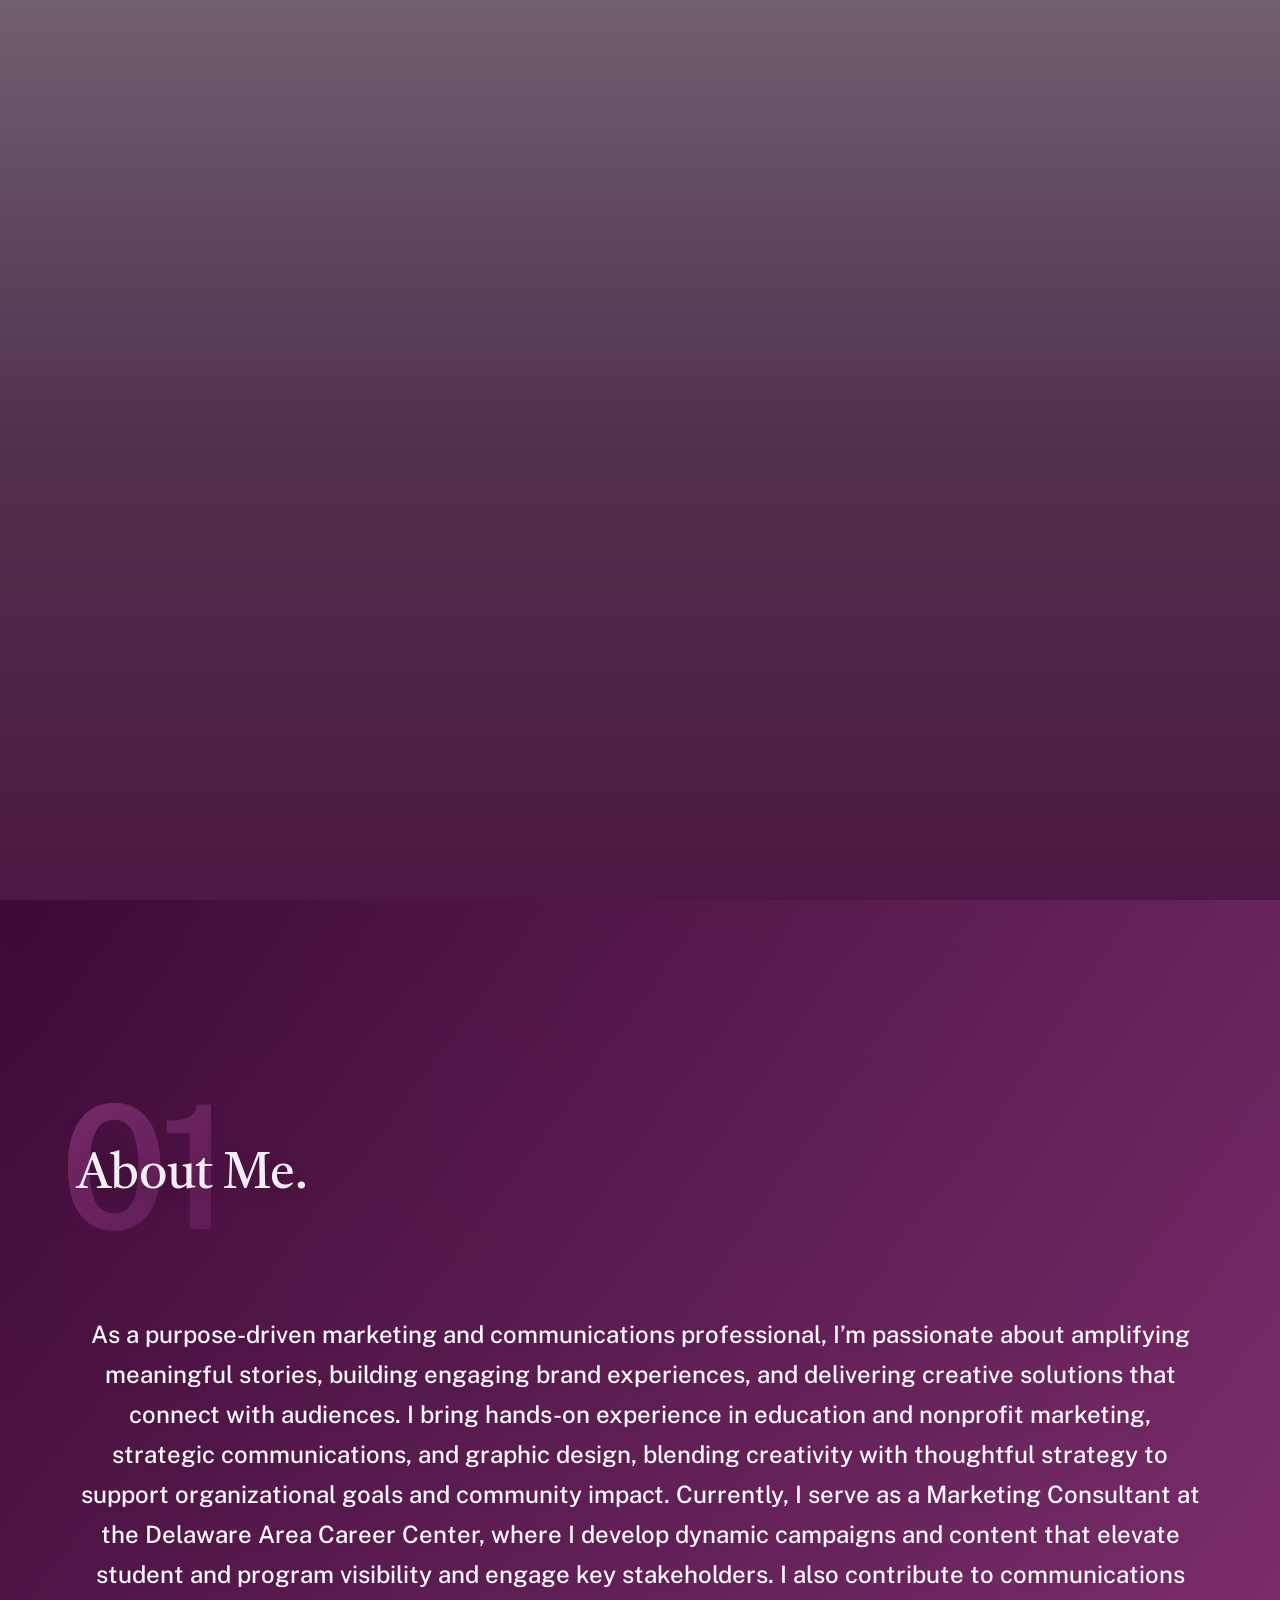
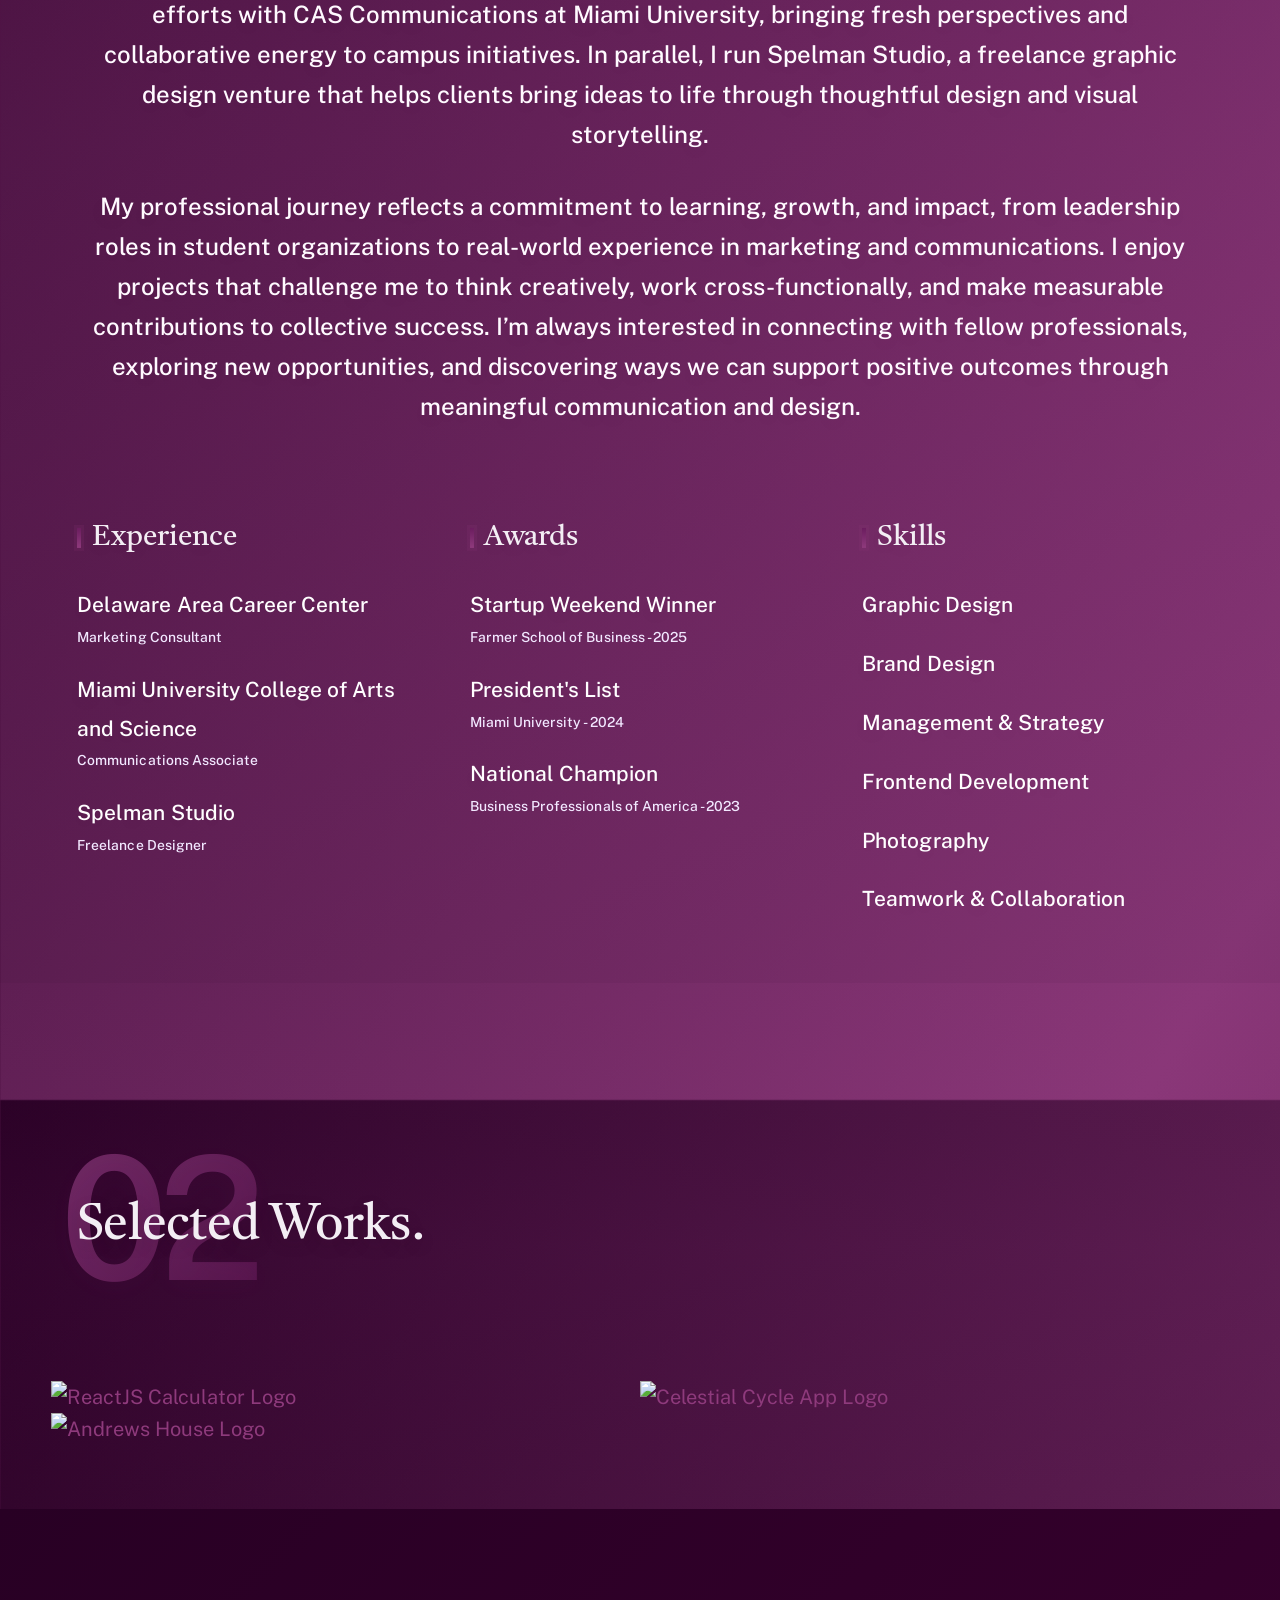
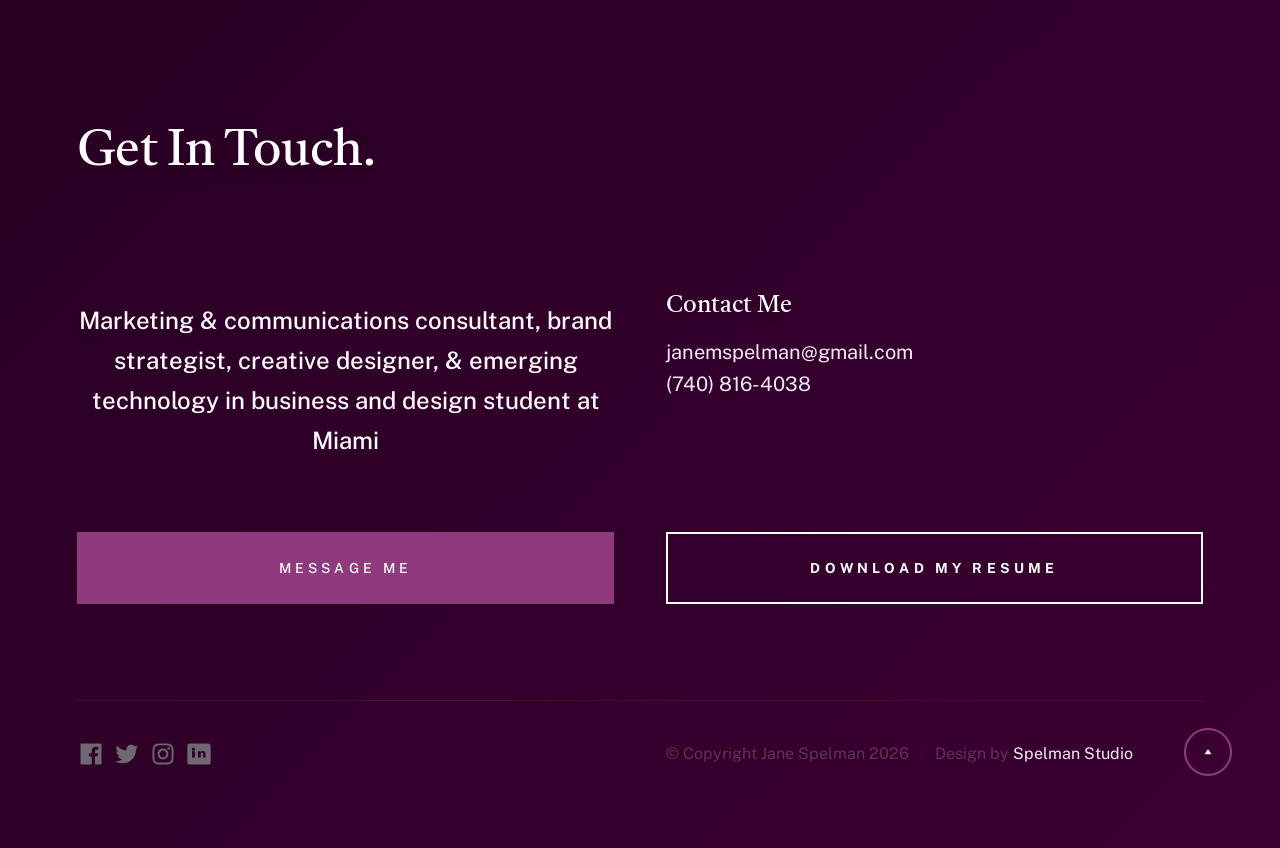
==== index.html @ fc2d0481 "new calculator page" ====
<!DOCTYPE html>
<html lang="en" class="no-js" >
<head>

    <!--- basic page needs
    ================================================== -->
    <meta charset="utf-8">
    <meta name="viewport" content="width=device-width, initial-scale=1">
    <title>Jane Spelman</title>

    <script>
        document.documentElement.classList.remove('no-js');
        document.documentElement.classList.add('js');
    </script>

    <!-- CSS
    ================================================== -->
    <link rel="stylesheet" href="css/vendor.css">
    <link rel="stylesheet" href="css/styles.css">
    <link rel="stylesheet" href="css/inline-styles.css">

    <!-- favicons
    ================================================== -->
    <link rel="apple-touch-icon" sizes="180x180" href="apple-touch-icon.png">
    <link rel="icon" type="image/png" sizes="32x32" href="favicon-32x32.png">
    <link rel="icon" type="image/png" sizes="16x16" href="favicon-16x16.png">
    <link rel="manifest" href="site.webmanifest">

</head>


<body id="top">

    
    <!-- preloader
    ================================================== -->
    <div id="preloader">
        <div id="loader" class="dots-fade">
            <div></div>
            <div></div>
            <div></div>
        </div>
    </div>


    <!-- page wrap
    ================================================== -->
    <div id="page" class="s-pagewrap">


        <!-- # site header 
        ================================================== -->
        <header class="s-header">
            <div class="row s-header__inner">

                <div class="s-header__block">
                    <div class="s-header__logo">
                        <a class="logo" href="index.html">
                            <img src="images/logo.svg" alt="Homepage">
                        </a>
                    </div>

                    <a class="s-header__menu-toggle" href="#0"><span>Menu</span></a>
                </div> <!-- end s-header__block -->

                <nav class="s-header__nav">    
                    <ul class="s-header__menu-links">
                        <li class="current"><a class="smoothscroll" href="#intro">Intro</a></li>
                        <li><a class="smoothscroll" href="#about">About</a></li>
                        <li><a class="smoothscroll" href="#works">Works</a></li>
                        <li><a class="smoothscroll" href="#footer">Contact</a></li>
                    </ul> <!-- s-header__menu-links -->    
                </nav> <!-- end s-header__nav -->

            </div> <!-- end s-header__inner -->
        </header> <!-- end s-header -->


        <!-- # intro
        ================================================== -->
        <section id="intro" class="s-intro target-section">

            <div class="row s-intro__content width-sixteen-col">
                <div class="column lg-12 s-intro__content-inner grid-block grid-16">
                    
                    <div class="s-intro__content-text">

                        <h1 class="s-intro__content-title">
                        I'm Jane Spelman, <br>
                        a brand strategist <br>
                         & creative designer. 
                        </h1>                            

                        <div class="s-intro__content-btns">
                            <a class="smoothscroll btn" href="#about">More About Me</a>
                            <a class="smoothscroll btn" href="#footer">Get In Touch</a>
                        </div> <!-- s-intro__content-btns -->   

                    </div> <!-- s-intro__content-text -->                     
                    
                </div> <!-- s-intro__content-inner -->  
            </div> <!-- s-intro__content -->

            <ul class="s-intro__social social-list">
                <li>
                    <a href="https://www.facebook.com/profile.php?id=61559338105903">
                        <svg xmlns="http://www.w3.org/2000/svg" width="24" height="24" viewBox="0 0 24 24" style="fill:rgba(0, 0, 0, 1);transform:;-ms-filter:"><path d="M20,3H4C3.447,3,3,3.448,3,4v16c0,0.552,0.447,1,1,1h8.615v-6.96h-2.338v-2.725h2.338v-2c0-2.325,1.42-3.592,3.5-3.592 c0.699-0.002,1.399,0.034,2.095,0.107v2.42h-1.435c-1.128,0-1.348,0.538-1.348,1.325v1.735h2.697l-0.35,2.725h-2.348V21H20 c0.553,0,1-0.448,1-1V4C21,3.448,20.553,3,20,3z"></path></svg>
                        <span class="u-screen-reader-text">Facebook</span>
                    </a>
                </li>
                <li>
                    <a href="https://www.instagram.com/spelman_studio/">
                        <svg xmlns="http://www.w3.org/2000/svg" width="24" height="24" viewBox="0 0 24 24" class="social-icon"><path d="M11.999,7.377c-2.554,0-4.623,2.07-4.623,4.623c0,2.554,2.069,4.624,4.623,4.624c2.552,0,4.623-2.07,4.623-4.624 C16.622,9.447,14.551,7.377,11.999,7.377L11.999,7.377z M11.999,15.004c-1.659,0-3.004-1.345-3.004-3.003 c0-1.659,1.345-3.003,3.004-3.003s3.002,1.344,3.002,3.003C15.001,13.659,13.658,15.004,11.999,15.004L11.999,15.004z"></path><circle cx="16.806" cy="7.207" r="1.078"></circle><path d="M20.533,6.111c-0.469-1.209-1.424-2.165-2.633-2.632c-0.699-0.263-1.438-0.404-2.186-0.42 c-0.963-0.042-1.268-0.054-3.71-0.054s-2.755,0-3.71,0.054C7.548,3.074,6.809,3.215,6.11,3.479C4.9,3.946,3.945,4.902,3.477,6.111 c-0.263,0.7-0.404,1.438-0.419,2.186c-0.043,0.962-0.056,1.267-0.056,3.71c0,2.442,0,2.753,0.056,3.71 c0.015,0.748,0.156,1.486,0.419,2.187c0.469,1.208,1.424,2.164,2.634,2.632c0.696,0.272,1.435,0.426,2.185,0.45 c0.963,0.042,1.268,0.055,3.71,0.055s2.755,0,3.71-0.055c0.747-0.015,1.486-0.157,2.186-0.419c1.209-0.469,2.164-1.424,2.633-2.633 c0.263-0.7,0.404-1.438,0.419-2.186c0.043-0.962,0.056-1.267,0.056-3.71s0-2.753-0.056-3.71C20.941,7.57,20.801,6.819,20.533,6.111z M19.315,15.643c-0.007,0.576-0.111,1.147-0.311,1.688c-0.305,0.787-0.926,1.409-1.712,1.711c-0.535,0.199-1.099,0.303-1.67,0.311 c-0.95,0.044-1.218,0.055-3.654,0.055c-2.438,0-2.687,0-3.655-0.055c-0.569-0.007-1.135-0.112-1.669-0.311 c-0.789-0.301-1.414-0.923-1.719-1.711c-0.196-0.534-0.302-1.099-0.311-1.669c-0.043-0.95-0.053-1.218-0.053-3.654 c0-2.437,0-2.686,0.053-3.655c0.007-0.576,0.111-1.146,0.311-1.687c0.305-0.789,0.93-1.41,1.719-1.712 c0.534-0.198,1.1-0.303,1.669-0.311c0.951-0.043,1.218-0.055,3.655-0.055c2.437,0,2.687,0,3.654,0.055 c0.571,0.007,1.135,0.112,1.67,0.311c0.786,0.303,1.407,0.925,1.712,1.712c0.196,0.534,0.302,1.099,0.311,1.669 c0.043,0.951,0.054,1.218,0.054,3.655c0,2.436,0,2.698-0.043,3.654H19.315z"></path></svg>
                        <span class="u-screen-reader-text">Instagram</span>
                    </a>
                </li>
                <li>
                    <a href="https://www.linkedin.com/in/janespelman/">
                        <svg xmlns="http://www.w3.org/2000/svg" width="24" height="24" viewBox="0 0 24 24" style="fill: rgba(0, 0, 0, 1);transform: ;msFilter:;"><path d="M20 3H4c-1.103 0-2 .897-2 2v14c0 1.103.897 2 2 2h16c1.103 0 2-.897 2-2V5c0-1.103-.897-2-2-2zM8.496 15H6.061V9.697h2.435V15zm-1.217-5.78c-.77 0-1.394-.624-1.394-1.393s.624-1.394 1.394-1.394c.769 0 1.393.625 1.393 1.394s-.624 1.393-1.393 1.393zM17.945 15h-2.435v-2.741c0-.655-.011-1.497-.913-1.497-.913 0-1.053.713-1.053 1.448V15h-2.435V9.697h2.333v.77h.032c.325-.617.89-1.065 1.833-1.065 1.958 0 2.318 1.288 2.318 2.965V15z"></path></svg>
                        <span class="u-screen-reader-text">Linkedin</span>
                    </a>
                </li>
                <li>
                    <a href="https://pin.it/4YNo6oqn4">
                        <svg xmlns="http://www.w3.org/2000/svg" width="24" height="24" viewBox="0 0 24 24" style="fill: rgba(0, 0, 0, 1);transform: ;msFilter:;"><path d="M11.99 2C6.472 2 2 6.473 2 11.99c0 4.232 2.633 7.85 6.35 9.306-.088-.79-.166-2.006.034-2.868.182-.78 1.172-4.966 1.172-4.966s-.299-.599-.299-1.484c0-1.388.805-2.425 1.808-2.425.853 0 1.264.64 1.264 1.407 0 .858-.546 2.139-.827 3.327-.235.994.499 1.805 1.479 1.805 1.775 0 3.141-1.872 3.141-4.575 0-2.392-1.719-4.064-4.173-4.064-2.843 0-4.512 2.132-4.512 4.335 0 .858.331 1.779.744 2.28a.3.3 0 0 1 .069.286c-.076.315-.245.994-.277 1.133-.044.183-.145.222-.335.134-1.247-.581-2.027-2.405-2.027-3.871 0-3.151 2.289-6.045 6.601-6.045 3.466 0 6.159 2.469 6.159 5.77 0 3.444-2.171 6.213-5.184 6.213-1.013 0-1.964-.525-2.29-1.146l-.623 2.374c-.225.868-.834 1.956-1.241 2.62a10 10 0 0 0 2.958.445c5.517 0 9.99-4.473 9.99-9.99S17.507 2 11.99 2"></path></svg>
                        <span class="u-screen-reader-text">Pinterest</span>
                    </a>
                </li>
            </ul> <!-- end s-intro__social -->

            <div class="s-intro__content-media">                               
                <img src="images/intro-bg.jpg" srcset="images/intro-bg.jpg 1x, images/intro-bg.jpg 2x" alt="Professional man wearing glasses and dark shirt photographed in profile against a warm gradient background transitioning from green to red, conveying a modern and thoughtful aesthetic.">
            </div> <!-- s-intro__content-media -->                

            <div class="s-intro__btn-download">
                <a class="btn btn--stroke" href="https://drive.google.com/file/d/1Gsmad_hunGAJn3ldZweWSh1XxoiZI7Jr/view?usp=sharing" target="_blank">Download my Resume</a>
            </div> <!-- end s-intro__btn-download -->
            
            <div class="s-intro__scroll-down">
                <a href="#about" class="smoothscroll">
                    <div class="scroll-icon">
                        <svg xmlns="http://www.w3.org/2000/svg" width="24" height="24" viewBox="0 0 24 24" style="fill: rgba(0, 0, 0, 1);transform: ;msFilter:;"><path d="M11.178 19.569a.998.998 0 0 0 1.644 0l9-13A.999.999 0 0 0 21 5H3a1.002 1.002 0 0 0-.822 1.569l9 13z"></path></svg>
                    </div>
                    <span class="scroll-text u-screen-reader-text">Scroll Down</span>
                </a>
            </div> <!-- s-intro__scroll-down -->

        </section> <!-- end s-intro -->


        <!-- # about
        ================================================== -->
        <section id="about" class="s-about target-section">

            <div class="row s-about__content">
                <div class="column xl-12">    
                    
                    <div class="section-header" data-num="01">
                        <h2 class="text-display-title">About Me.</h2>
                    </div> <!-- end section-header -->

                    <p class="attention-getter">
                    As a purpose-driven marketing and communications professional, I’m passionate about amplifying meaningful stories, building engaging brand experiences, and delivering creative solutions that connect with audiences. I bring hands-on experience in education and nonprofit marketing, strategic communications, and graphic design, blending creativity with thoughtful strategy to support organizational goals and community impact. Currently, I serve as a Marketing Consultant at the Delaware Area Career Center, where I develop dynamic campaigns and content that elevate student and program visibility and engage key stakeholders. I also contribute to communications efforts with CAS Communications at Miami University, bringing fresh perspectives and collaborative energy to campus initiatives. In parallel, I run Spelman Studio, a freelance graphic design venture that helps clients bring ideas to life through thoughtful design and visual storytelling.
                    </p>

                    <p class="attention-getter">
                    My professional journey reflects a commitment to learning, growth, and impact, from leadership roles in student organizations to real-world experience in marketing and communications. I enjoy projects that challenge me to think creatively, work cross-functionally, and make measurable contributions to collective success. I’m always interested in connecting with fellow professionals, exploring new opportunities, and discovering ways we can support positive outcomes through meaningful communication and design.
                    </p>

                    <div class="grid-list-items s-about__blocks">

                        <div class="grid-list-items__item s-about__block">
                            <h4 class="s-about__block-title">Experience</h4>
                            <ul class="s-about__list">
                                <li>
                                    Delaware Area Career Center
                                    <div class="title">Marketing Consultant</div>
                                </li>
                                <li>
                                    Miami University College of Arts and Science
                                    <div class="title">Communications Associate</div>
                                </li>
                                <li>
                                    Spelman Studio
                                    <div class="title">Freelance Designer</div>
                                </li>
                            </ul>
                        </div> <!--end s-about__block -->

                        <div class="grid-list-items__item s-about__block">
                            <h4 class="s-about__block-title">Awards</h4>
                            <ul class="s-about__list">
                                <li>
                                    Startup Weekend Winner
                                    <div class="title">Farmer School of Business - 2025</div>
                                </li>
                                <li>
                                    President's List
                                    <div class="title">Miami University - 2024</div>
                                </li>
                                <li>
                                    National Champion
                                    <div class="title">Business Professionals of America - 2023</div>
                                </li>
                                </li>
                            </ul>
                        </div> <!--end s-about__block -->
                        
                        <div class="grid-list-items__item s-about__block">
                            <h4 class="s-about__block-title">Skills</h4>

                            <ul class="s-about__list">
                                <li>
                                    Graphic Design
                                </li>
                                <li>
                                    Brand Design
                                </li>
                                <li>
                                    Management & Strategy
                                </li>
                                <li>
                                    Frontend Development
                                </li>
                                <li>
                                    Photography
                                </li>
                                <li>
                                    Teamwork & Collaboration
                                </li>
                            </ul>
                        </div> <!--end s-about__block -->

                    </div> <!-- grid-list-items -->

                </div> <!--end column -->
            </div> <!--end s-about__content -->
            
        </section> <!-- end s-about -->   



        <!-- # works
        ================================================== -->
        <section id="works" class="s-works target-section">

            <div class="row">
                <div class="column xl-12">
                    <div class="section-header" data-num="02">
                        <h2 class="text-display-title">Selected Works.</h2>
                    </div> <!-- end section-header -->
                </div>
            </div>

            <div class="row folio-entries">

                <div class="column entry">
                    <a href="projectone.html" class="entry__link">
                    <div class="entry__thumb">
                        <img src="images/folio/project1/one.jpg" alt="ReactJS Calculator Logo">
                    </div>
                    <div class="entry__info">
                        <h4 class="entry__title">ReactJS Calculator</h4>
                        <div class="entry__cat">Development & Branding</div>
                    </div>
                    </a>
                </div> <!-- entry -->

                <div class="column entry">
                    <a href="projecttwo.html" class="entry__link">
                    <div class="entry__thumb">
                        <img src="images/folio/project2/two.jpg" alt="Celestial Cycle App Logo">
                    </div>
                    <div class="entry__info">
                        <h4 class="entry__title">Celestial Cycle Application</h4>
                        <div class="entry__cat">UI/UX Design & Frontend Development</div>
                    </div>
                    </a>
                </div> <!-- entry -->

                <div class="column entry">
                    <a href="projectthree.html" class="entry__link">
                    <div class="entry__thumb">
                        <img src="images/folio/project3/three.jpg" alt="Andrews House Logo">
                    </div>
                    <div class="entry__info">
                        <h4 class="entry__title">Andrews House Social Media Audit</h4>
                        <div class="entry__cat">Marketing & Branding</div>
                    </div>
                    </a>
                </div> <!-- entry -->

                <div class="column entry">
                    <a href="projectfour.html" class="entry__link">
                    <div class="entry__thumb">
                        <img src="images/folio/white_turban.jpg" alt="">
                    </div>
                    <div class="entry__info">
                        <h4 class="entry__title">Brand Identity Project</h4>
                        <div class="entry__cat">Brand Strategy</div>
                    </div>
                    </a>
                </div> <!-- entry -->

                <div class="column entry">
                    <a href="projectfive.html" class="entry__link">
                    <div class="entry__thumb">
                        <img src="images/folio/white_turban.jpg" alt="">
                    </div>
                    <div class="entry__info">
                        <h4 class="entry__title">Brand Identity Project</h4>
                        <div class="entry__cat">Brand Strategy</div>
                    </div>
                    </a>
                </div> <!-- entry -->

                <div class="column entry">
                    <a href="projectsix.html" class="entry__link">
                    <div class="entry__thumb">
                        <img src="images/folio/white_turban.jpg" alt="">
                    </div>
                    <div class="entry__info">
                        <h4 class="entry__title">Brand Identity Project</h4>
                        <div class="entry__cat">Brand Strategy</div>
                    </div>
                    </a>
                </div> <!-- entry -->

            </div> <!-- folio entries -->
        </section> <!-- end s-works -->

        <!-- # footer 
        ================================================== -->
        <footer id="footer" class="s-footer target-section">

            <div class="row">
                <div class="column lg-12">
                    <div class="section-header light-on-dark">
                        <h2 class="text-display-title">Get In Touch.</h2>
                    </div> <!-- end section-header -->
                </div>
            </div>

            <div class="row s-footer__content">

                <div class="column xl-6 md-12 s-footer__block s-footer__about">                    
                    <p class="attention-getter">
                    Marketing & communications consultant, brand strategist, creative designer, & emerging technology in business and design student at Miami
                    </p>               
                </div> <!-- end section-footer__about -->

                <div class="column xl-6 md-12 s-footer__block s-footer__site-links">
                    <div class="row">
                        <div class="column xl-6 md-6 tab-12">
                            <h5>Contact Me</h5>
                            <ul class="link-list">
                                <li><a href="mailto:janemspelman@gmail.com">janemspelman@gmail.com</a></li>
                                <li><a href="tel:+17408164038">(740) 816-4038</a></li>
                            </ul> 
                        </div>
                    </div>                    
                </div> <!-- end section-footer__site-links -->

            </div> <!-- end section-footer__content -->


            <div class="row s-footer__buttons">
               
                <div class="column xl-6 tab-12">
                    <a href="mailto:janemspelman@gmail.com" class="btn btn--primary btn--large u-fullwidth">Message Me</a>
                </div>
          
                <div class="column xl-6 tab-12">                    
                    <a href="https://drive.google.com/file/d/1Gsmad_hunGAJn3ldZweWSh1XxoiZI7Jr/view?usp=sharing" class="btn btn--stroke btn--large u-fullwidth" target="_blank">Download my Resume</a>
                </div>
            
            </div> <!-- end section-footer__buttons -->              
            
            <div class="row s-footer__bottom">
                
                <div class="column xl-6 lg-12">
                    <ul class="s-footer__social social-list">
                        <li>
                            <a href="https://www.facebook.com/profile.php?id=61559338105903">
                                <svg xmlns="http://www.w3.org/2000/svg" width="24" height="24" viewBox="0 0 24 24" style="fill:rgba(0, 0, 0, 1);transform:;-ms-filter:"><path d="M20,3H4C3.447,3,3,3.448,3,4v16c0,0.552,0.447,1,1,1h8.615v-6.96h-2.338v-2.725h2.338v-2c0-2.325,1.42-3.592,3.5-3.592 c0.699-0.002,1.399,0.034,2.095,0.107v2.42h-1.435c-1.128,0-1.348,0.538-1.348,1.325v1.735h2.697l-0.35,2.725h-2.348V21H20 c0.553,0,1-0.448,1-1V4C21,3.448,20.553,3,20,3z"></path></svg>
                                <span class="u-screen-reader-text">Facebook</span>
                            </a>
                        </li>
                        <li>
                            <a href="https://www.instagram.com/spelman_studio/">
                                <svg xmlns="http://www.w3.org/2000/svg" width="24" height="24" viewBox="0 0 24 24" style="fill:rgba(0, 0, 0, 1);transform:;-ms-filter:"><path d="M19.633,7.997c0.013,0.175,0.013,0.349,0.013,0.523c0,5.325-4.053,11.461-11.46,11.461c-2.282,0-4.402-0.661-6.186-1.809 c0.324,0.037,0.636,0.05,0.973,0.05c1.883,0,3.616-0.636,5.001-1.721c-1.771-0.037-3.255-1.197-3.767-2.793 c0.249,0.037,0.499,0.062,0.761,0.062c0.361,0,0.724-0.05,1.061-0.137c-1.847-0.374-3.23-1.995-3.23-3.953v-0.05 c0.537,0.299,1.16,0.486,1.82,0.511C3.534,9.419,2.823,8.184,2.823,6.787c0-0.748,0.199-1.434,0.548-2.032 c1.983,2.443,4.964,4.04,8.306,4.215c-0.062-0.3-0.1-0.611-0.1-0.923c0-2.22,1.796-4.028,4.028-4.028 c1.16,0,2.207,0.486,2.943,1.272c0.91-0.175,1.782-0.512,2.556-0.973c-0.299,0.935-0.936,1.721-1.771,2.22 c0.811-0.088,1.597-0.312,2.319-0.624C21.104,6.712,20.419,7.423,19.633,7.997z"></path></svg>
                                <span class="u-screen-reader-text">Instagram</span>
                            </a>
                        </li>
                        <li>
                            <a href="https://www.linkedin.com/in/janespelman/">
                                <svg xmlns="http://www.w3.org/2000/svg" width="24" height="24" viewBox="0 0 24 24" style="fill:rgba(0, 0, 0, 1);transform:;-ms-filter:"><path d="M11.999,7.377c-2.554,0-4.623,2.07-4.623,4.623c0,2.554,2.069,4.624,4.623,4.624c2.552,0,4.623-2.07,4.623-4.624 C16.622,9.447,14.551,7.377,11.999,7.377L11.999,7.377z M11.999,15.004c-1.659,0-3.004-1.345-3.004-3.003 c0-1.659,1.345-3.003,3.004-3.003s3.002,1.344,3.002,3.003C15.001,13.659,13.658,15.004,11.999,15.004L11.999,15.004z"></path><circle cx="16.806" cy="7.207" r="1.078"></circle><path d="M20.533,6.111c-0.469-1.209-1.424-2.165-2.633-2.632c-0.699-0.263-1.438-0.404-2.186-0.42 c-0.963-0.042-1.268-0.054-3.71-0.054s-2.755,0-3.71,0.054C7.548,3.074,6.809,3.215,6.11,3.479C4.9,3.946,3.945,4.902,3.477,6.111 c-0.263,0.7-0.404,1.438-0.419,2.186c-0.043,0.962-0.056,1.267-0.056,3.71c0,2.442,0,2.753,0.056,3.71 c0.015,0.748,0.156,1.486,0.419,2.187c0.469,1.208,1.424,2.164,2.634,2.632c0.696,0.272,1.435,0.426,2.185,0.45 c0.963,0.042,1.268,0.055,3.71,0.055s2.755,0,3.71-0.055c0.747-0.015,1.486-0.157,2.186-0.419c1.209-0.469,2.164-1.424,2.633-2.633 c0.263-0.7,0.404-1.438,0.419-2.186c0.043-0.962,0.056-1.267,0.056-3.71s0-2.753-0.056-3.71C20.941,7.57,20.801,6.819,20.533,6.111z M19.315,15.643c-0.007,0.576-0.111,1.147-0.311,1.688c-0.305,0.787-0.926,1.409-1.712,1.711c-0.535,0.199-1.099,0.303-1.67,0.311 c-0.95,0.044-1.218,0.055-3.654,0.055c-2.438,0-2.687,0-3.655-0.055c-0.569-0.007-1.135-0.112-1.669-0.311 c-0.789-0.301-1.414-0.923-1.719-1.711c-0.196-0.534-0.302-1.099-0.311-1.669c-0.043-0.95-0.053-1.218-0.053-3.654 c0-2.437,0-2.686,0.053-3.655c0.007-0.576,0.111-1.146,0.311-1.687c0.305-0.789,0.93-1.41,1.719-1.712 c0.534-0.198,1.1-0.303,1.669-0.311c0.951-0.043,1.218-0.055,3.655-0.055c2.437,0,2.687,0,3.654,0.055 c0.571,0.007,1.135,0.112,1.67,0.311c0.786,0.303,1.407,0.925,1.712,1.712c0.196,0.534,0.302,1.099,0.311,1.669 c0.043,0.951,0.054,1.218,0.054,3.655c0,2.436,0,2.698-0.043,3.654H19.315z"></path></svg>
                                <span class="u-screen-reader-text">LinkedIn</span>
                            </a>
                        </li>
                        <li>
                            <a href="https://www.pinterest.com/janemspelman/">
                                <svg xmlns="http://www.w3.org/2000/svg" width="24" height="24" viewBox="0 0 24 24" style="fill: rgba(0, 0, 0, 1);transform: ;msFilter:;"><path d="M20 3H4c-1.103 0-2 .897-2 2v14c0 1.103.897 2 2 2h16c1.103 0 2-.897 2-2V5c0-1.103-.897-2-2-2zM8.496 15H6.061V9.697h2.435V15zm-1.217-5.78c-.77 0-1.394-.624-1.394-1.393s.624-1.394 1.394-1.394c.769 0 1.393.625 1.393 1.394s-.624 1.393-1.393 1.393zM17.945 15h-2.435v-2.741c0-.655-.011-1.497-.913-1.497-.913 0-1.053.713-1.053 1.448V15h-2.435V9.697h2.333v.77h.032c.325-.617.89-1.065 1.833-1.065 1.958 0 2.318 1.288 2.318 2.965V15z"></path></svg>
                                <span class="u-screen-reader-text">Pinterest</span>
                            </a>
                        </li>
                    </ul> 
                </div> <!-- end section-footer__social -->

                <div class="column xl-6 lg-12">
                    <p class="ss-copyright">
                        <span>© Copyright Jane Spelman 2026</span> 
                        <span>Design by <a href="https://spelmanstudio.com/">Spelman Studio</a></span>
                    </p>
                </div>

            </div> <!-- end section-footer__bottom -->          

            <div class="ss-go-top">
                <a class="smoothscroll" title="Back to Top" href="#top">                 
                    <svg xmlns="http://www.w3.org/2000/svg" width="24" height="24" viewBox="0 0 24 24" style="fill: rgba(0, 0, 0, 1);transform: ;msFilter:;"><path d="M5.536 21.886a1.004 1.004 0 0 0 1.033-.064l13-9a1 1 0 0 0 0-1.644l-13-9A1 1 0 0 0 5 3v18a1 1 0 0 0 .536.886z"></path></svg>
                </a>                                
                <span>Back To Top</span>   
            </div> <!-- end ss-go-top -->
            
        </footer> <!-- end s-footer -->

    </div> <!-- end page-wrap -->


    <!-- Java Script
    ================================================== -->
    <script src="js/plugins.js"></script>
    <script src="js/main.js"></script>

</body>
</html>
---- css/vendor.css ----
/* ===================================================================
 * Hudson Third-party Stylesheets
 * Template Ver. 1.0.0
 * 04-03-2023
 * -------------------------------------------------------------------
 *
 * TOC:
 * # PrismJS 
 * # Swiper
 * # GLightbox
 *
 * ------------------------------------------------------------------- */
 

/* ===================================================================
 * # PrismJS 1.20.0
 *   https://prismjs.com/download.html#themes=prism-okaidia&languages=markup+css+clike+javascript+markup-templating+php 
 *   
 *   okaidia theme for JavaScript, CSS and HTML
 *   Loosely based on Monokai textmate theme by http://www.monokai.nl/
 *   @author ocodia
 * ------------------------------------------------------------------- */
code[class*=language-],
pre[class*=language-] {
    color          : #f8f8f2;
    background     : none;
    text-shadow    : 0 1px rgba(0, 0, 0, 0.3);
    font-family    : var(--font-mono);
    font-size      : calc(var(--text-size) * 0.9444);
    text-align     : left;
    white-space    : pre;
    word-spacing   : normal;
    word-break     : normal;
    word-wrap      : normal;
    line-height    : var(--vspace-1);
    -moz-tab-size  : 4;
    -o-tab-size    : 4;
    tab-size       : 4;
    -webkit-hyphens: none;
    hyphens        : none;
}

/* Code blocks */
pre[class*=language-] {
    padding : var(--vspace-0_5) 0 var(--vspace-1);
    margin  : var(--vspace-1) 0;
    overflow: auto;
}

:not(pre)>code[class*=language-],
pre[class*=language-] {
    background: #1A0016;
}

/* Inline code */
:not(pre)>code[class*=language-] {
    padding    : 0.1em;
    white-space: normal;
}

.token.comment,
.token.prolog,
.token.doctype,
.token.cdata {
    color: slategray;
}

.token.punctuation {
    color: #f8f8f2;
}

.token.namespace {
    opacity: 0.7;
}

.token.property,
.token.tag,
.token.constant,
.token.symbol,
.token.deleted {
    color: #E8CFE4;
}

.token.boolean,
.token.number {
    color: #8E3A7C;
}

.token.selector,
.token.attr-name,
.token.string,
.token.char,
.token.builtin,
.token.inserted {
    color: #A8A2AA;
}

.token.operator,
.token.entity,
.token.url,
.language-css .token.string,
.style .token.string,
.token.variable {
    color: #f8f8f2;
}

.token.atrule,
.token.attr-value,
.token.function,
.token.class-name {
    color: #F3EEF4;
}

.token.keyword {
    color: #6B1D5F;
}

.token.regex,
.token.important {
    color: #E8CFE4;
}

.token.important,
.token.bold {
    font-weight: bold;
}

.token.italic {
    font-style: italic;
}

.token.entity {
    cursor: help;
}


/* ===================================================================
 * # Swiper 6.4.5
 *   Most modern mobile touch slider and framework with hardware accelerated transitions
 *   https://swiperjs.com
 *
 *   Copyright 2014-2020 Vladimir Kharlampidi
 *
 *   Released under the MIT License
 *
 *   Released on: December 18, 2020
 * ------------------------------------------------------------------- */
@font-face {
    font-family: "swiper-icons";
    src        : url("data:application/font-woff;charset=utf-8;base64, [base64]//wADZ2x5ZgAAAywAAADMAAAD2MHtryVoZWFkAAABbAAAADAAAAA2E2+eoWhoZWEAAAGcAAAAHwAAACQC9gDzaG10eAAAAigAAAAZAAAArgJkABFsb2NhAAAC0AAAAFoAAABaFQAUGG1heHAAAAG8AAAAHwAAACAAcABAbmFtZQAAA/gAAAE5AAACXvFdBwlwb3N0AAAFNAAAAGIAAACE5s74hXjaY2BkYGAAYpf5Hu/j+W2+MnAzMYDAzaX6QjD6/4//Bxj5GA8AuRwMYGkAPywL13jaY2BkYGA88P8Agx4j+/8fQDYfA1AEBWgDAIB2BOoAeNpjYGRgYNBh4GdgYgABEMnIABJzYNADCQAACWgAsQB42mNgYfzCOIGBlYGB0YcxjYGBwR1Kf2WQZGhhYGBiYGVmgAFGBiQQkOaawtDAoMBQxXjg/wEGPcYDDA4wNUA2CCgwsAAAO4EL6gAAeNpj2M0gyAACqxgGNWBkZ2D4/wMA+xkDdgAAAHjaY2BgYGaAYBkGRgYQiAHyGMF8FgYHIM3DwMHABGQrMOgyWDLEM1T9/w8UBfEMgLzE////P/5//f/V/xv+r4eaAAeMbAxwIUYmIMHEgKYAYjUcsDAwsLKxc3BycfPw8jEQA/[base64]/uznmfPFBNODM2K7MTQ45YEAZqGP81AmGGcF3iPqOop0r1SPTaTbVkfUe4HXj97wYE+yNwWYxwWu4v1ugWHgo3S1XdZEVqWM7ET0cfnLGxWfkgR42o2PvWrDMBSFj/IHLaF0zKjRgdiVMwScNRAoWUoH78Y2icB/yIY09An6AH2Bdu/UB+yxopYshQiEvnvu0dURgDt8QeC8PDw7Fpji3fEA4z/PEJ6YOB5hKh4dj3EvXhxPqH/SKUY3rJ7srZ4FZnh1PMAtPhwP6fl2PMJMPDgeQ4rY8YT6Gzao0eAEA409DuggmTnFnOcSCiEiLMgxCiTI6Cq5DZUd3Qmp10vO0LaLTd2cjN4fOumlc7lUYbSQcZFkutRG7g6JKZKy0RmdLY680CDnEJ+UMkpFFe1RN7nxdVpXrC4aTtnaurOnYercZg2YVmLN/d/gczfEimrE/fs/bOuq29Zmn8tloORaXgZgGa78yO9/cnXm2BpaGvq25Dv9S4E9+5SIc9PqupJKhYFSSl47+Qcr1mYNAAAAeNptw0cKwkAAAMDZJA8Q7OUJvkLsPfZ6zFVERPy8qHh2YER+3i/BP83vIBLLySsoKimrqKqpa2hp6+jq6RsYGhmbmJqZSy0sraxtbO3sHRydnEMU4uR6yx7JJXveP7WrDycAAAAAAAH//wACeNpjYGRgYOABYhkgZgJCZgZNBkYGLQZtIJsFLMYAAAw3ALgAeNolizEKgDAQBCchRbC2sFER0YD6qVQiBCv/H9ezGI6Z5XBAw8CBK/m5iQQVauVbXLnOrMZv2oLdKFa8Pjuru2hJzGabmOSLzNMzvutpB3N42mNgZGBg4GKQYzBhYMxJLMlj4GBgAYow/P/PAJJhLM6sSoWKfWCAAwDAjgbRAAB42mNgYGBkAIIbCZo5IPrmUn0hGA0AO8EFTQAA") format("woff");
    font-weight: 400;
    font-style : normal;
}

:root {
    --swiper-theme-color: #8E3A7C;
    --swiper-navigation-size : 44px;
    /*
    --swiper-navigation-color: var(--swiper-theme-color);
    */
}

.swiper-container {
    margin-left : auto;
    margin-right: auto;
    position    : relative;
    overflow    : hidden;
    list-style  : none;
    padding     : 0;
    /* Fix of Webkit flickering */
    z-index     : 1;
}

.swiper-container-vertical>.swiper-wrapper {
    flex-direction: column;
}

.swiper-wrapper {
    position           : relative;
    width              : 100%;
    height             : 100%;
    z-index            : 1;
    display            : flex;
    transition-property: transform;
    box-sizing         : content-box;
}

.swiper-container-android .swiper-slide,
.swiper-wrapper {
    transform: translate3d(0px, 0, 0);
}

.swiper-container-multirow>.swiper-wrapper {
    flex-wrap: wrap;
}

.swiper-container-multirow-column>.swiper-wrapper {
    flex-wrap     : wrap;
    flex-direction: column;
}

.swiper-container-free-mode>.swiper-wrapper {
    transition-timing-function: ease-out;
    margin                    : 0 auto;
}

.swiper-slide {
    flex-shrink        : 0;
    width              : 100%;
    height             : 100%;
    position           : relative;
    transition-property: transform;
}

.swiper-slide-invisible-blank {
    visibility: hidden;
}

/* Auto Height */
.swiper-container-autoheight,
.swiper-container-autoheight .swiper-slide {
    height: auto;
}

.swiper-container-autoheight .swiper-wrapper {
    align-items        : flex-start;
    transition-property: transform, height;
}

/* 3D Effects */
.swiper-container-3d {
    perspective: 1200px;
}

.swiper-container-3d .swiper-wrapper,
.swiper-container-3d .swiper-slide,
.swiper-container-3d .swiper-slide-shadow-left,
.swiper-container-3d .swiper-slide-shadow-right,
.swiper-container-3d .swiper-slide-shadow-top,
.swiper-container-3d .swiper-slide-shadow-bottom,
.swiper-container-3d .swiper-cube-shadow {
    transform-style: preserve-3d;
}

.swiper-container-3d .swiper-slide-shadow-left,
.swiper-container-3d .swiper-slide-shadow-right,
.swiper-container-3d .swiper-slide-shadow-top,
.swiper-container-3d .swiper-slide-shadow-bottom {
    position      : absolute;
    left          : 0;
    top           : 0;
    width         : 100%;
    height        : 100%;
    pointer-events: none;
    z-index       : 10;
}

.swiper-container-3d .swiper-slide-shadow-left {
    background-image: linear-gradient(to left, rgba(0, 0, 0, 0.5), rgba(0, 0, 0, 0));
}

.swiper-container-3d .swiper-slide-shadow-right {
    background-image: linear-gradient(to right, rgba(0, 0, 0, 0.5), rgba(0, 0, 0, 0));
}

.swiper-container-3d .swiper-slide-shadow-top {
    background-image: linear-gradient(to top, rgba(0, 0, 0, 0.5), rgba(0, 0, 0, 0));
}

.swiper-container-3d .swiper-slide-shadow-bottom {
    background-image: linear-gradient(to bottom, rgba(0, 0, 0, 0.5), rgba(0, 0, 0, 0));
}

/* CSS Mode */
.swiper-container-css-mode>.swiper-wrapper {
    overflow          : auto;
    -ms-overflow-style: none;
    /* For Internet Explorer and Edge */
    scrollbar-width   : none;
    /* For Firefox 64+ */
}

.swiper-container-css-mode>.swiper-wrapper::-webkit-scrollbar {
    display: none;
}

.swiper-container-css-mode>.swiper-wrapper>.swiper-slide {
    scroll-snap-align: start start;
}

.swiper-container-horizontal.swiper-container-css-mode>.swiper-wrapper {
    scroll-snap-type: x mandatory;
}

.swiper-container-vertical.swiper-container-css-mode>.swiper-wrapper {
    scroll-snap-type: y mandatory;
}

:root {
    --swiper-navigation-size : 44px;
    /*
    --swiper-navigation-color: var(--swiper-theme-color);
    */
}

.swiper-button-prev,
.swiper-button-next {
    position       : absolute;
    top            : 50%;
    width          : calc(var(--swiper-navigation-size) / 44 * 27);
    height         : var(--swiper-navigation-size);
    margin-top     : calc(-1 * var(--swiper-navigation-size) / 2);
    z-index        : 10;
    cursor         : pointer;
    display        : flex;
    align-items    : center;
    justify-content: center;
    color          : var(--swiper-navigation-color, var(--swiper-theme-color));
}

.swiper-button-prev.swiper-button-disabled,
.swiper-button-next.swiper-button-disabled {
    opacity       : 0.35;
    cursor        : auto;
    pointer-events: none;
}

.swiper-button-prev:after,
.swiper-button-next:after {
    font-family   : swiper-icons;
    font-size     : var(--swiper-navigation-size);
    text-transform: none !important;
    letter-spacing: 0;
    text-transform: none;
    font-variant  : initial;
    line-height   : 1;
}

.swiper-button-prev,
.swiper-container-rtl .swiper-button-next {
    left : 10px;
    right: auto;
}

.swiper-button-prev:after,
.swiper-container-rtl .swiper-button-next:after {
    content: "prev";
}

.swiper-button-next,
.swiper-container-rtl .swiper-button-prev {
    right: 10px;
    left : auto;
}

.swiper-button-next:after,
.swiper-container-rtl .swiper-button-prev:after {
    content: "next";
}

.swiper-button-prev.swiper-button-white,
.swiper-button-next.swiper-button-white {
    --swiper-navigation-color: #ffffff;
}

.swiper-button-prev.swiper-button-black,
.swiper-button-next.swiper-button-black {
    --swiper-navigation-color: #000000;
}

.swiper-button-lock {
    display: none;
}

:root {
    /*
    --swiper-pagination-color: var(--swiper-theme-color);
    */
}

.swiper-pagination {
    position  : absolute;
    text-align: center;
    transition: 300ms opacity;
    transform : translate3d(0, 0, 0);
    z-index   : 10;
}

.swiper-pagination.swiper-pagination-hidden {
    opacity: 0;
}

/* Common Styles */
.swiper-pagination-fraction,
.swiper-pagination-custom,
.swiper-container-horizontal>.swiper-pagination-bullets {
    bottom: 10px;
    left  : 0;
    width : 100%;
}

/* Bullets */
.swiper-pagination-bullets-dynamic {
    overflow : hidden;
    font-size: 0;
}

.swiper-pagination-bullets-dynamic .swiper-pagination-bullet {
    transform: scale(0.33);
    position : relative;
}

.swiper-pagination-bullets-dynamic .swiper-pagination-bullet-active {
    transform: scale(1);
}

.swiper-pagination-bullets-dynamic .swiper-pagination-bullet-active-main {
    transform: scale(1);
}

.swiper-pagination-bullets-dynamic .swiper-pagination-bullet-active-prev {
    transform: scale(0.66);
}

.swiper-pagination-bullets-dynamic .swiper-pagination-bullet-active-prev-prev {
    transform: scale(0.33);
}

.swiper-pagination-bullets-dynamic .swiper-pagination-bullet-active-next {
    transform: scale(0.66);
}

.swiper-pagination-bullets-dynamic .swiper-pagination-bullet-active-next-next {
    transform: scale(0.33);
}

.swiper-pagination-bullet {
    width        : 8px;
    height       : 8px;
    display      : inline-block;
    border-radius: 100%;
    background   : #000;
    opacity      : 0.2;
}

button.swiper-pagination-bullet {
    border            : none;
    margin            : 0;
    padding           : 0;
    box-shadow        : none;
    -webkit-appearance: none;
    -moz-appearance   : none;
    appearance        : none;
}

.swiper-pagination-clickable .swiper-pagination-bullet {
    cursor: pointer;
}

.swiper-pagination-bullet-active {
    opacity   : 1;
    background: var(--swiper-pagination-color, var(--swiper-theme-color));
}

.swiper-container-vertical>.swiper-pagination-bullets {
    right    : 10px;
    top      : 50%;
    transform: translate3d(0px, -50%, 0);
}

.swiper-container-vertical>.swiper-pagination-bullets .swiper-pagination-bullet {
    margin : 6px 0;
    display: block;
}

.swiper-container-vertical>.swiper-pagination-bullets.swiper-pagination-bullets-dynamic {
    top      : 50%;
    transform: translateY(-50%);
    width    : 8px;
}

.swiper-container-vertical>.swiper-pagination-bullets.swiper-pagination-bullets-dynamic .swiper-pagination-bullet {
    display   : inline-block;
    transition: 200ms transform, 200ms top;
}

.swiper-container-horizontal>.swiper-pagination-bullets .swiper-pagination-bullet {
    margin: 0 4px;
}

.swiper-container-horizontal>.swiper-pagination-bullets.swiper-pagination-bullets-dynamic {
    left       : 50%;
    transform  : translateX(-50%);
    white-space: nowrap;
}

.swiper-container-horizontal>.swiper-pagination-bullets.swiper-pagination-bullets-dynamic .swiper-pagination-bullet {
    transition: 200ms transform, 200ms left;
}

.swiper-container-horizontal.swiper-container-rtl>.swiper-pagination-bullets-dynamic .swiper-pagination-bullet {
    transition: 200ms transform, 200ms right;
}

/* Progress */
.swiper-pagination-progressbar {
    background: rgba(0, 0, 0, 0.25);
    position  : absolute;
}

.swiper-pagination-progressbar .swiper-pagination-progressbar-fill {
    background      : var(--swiper-pagination-color, var(--swiper-theme-color));
    position        : absolute;
    left            : 0;
    top             : 0;
    width           : 100%;
    height          : 100%;
    transform       : scale(0);
    transform-origin: left top;
}

.swiper-container-rtl .swiper-pagination-progressbar .swiper-pagination-progressbar-fill {
    transform-origin: right top;
}

.swiper-container-horizontal>.swiper-pagination-progressbar,
.swiper-container-vertical>.swiper-pagination-progressbar.swiper-pagination-progressbar-opposite {
    width : 100%;
    height: 4px;
    left  : 0;
    top   : 0;
}

.swiper-container-vertical>.swiper-pagination-progressbar,
.swiper-container-horizontal>.swiper-pagination-progressbar.swiper-pagination-progressbar-opposite {
    width : 4px;
    height: 100%;
    left  : 0;
    top   : 0;
}

.swiper-pagination-white {
    --swiper-pagination-color: #ffffff;
}

.swiper-pagination-black {
    --swiper-pagination-color: #000000;
}

.swiper-pagination-lock {
    display: none;
}

/* Scrollbar */
.swiper-scrollbar {
    border-radius   : 10px;
    position        : relative;
    -ms-touch-action: none;
    touch-action    : none;
    background      : rgba(0, 0, 0, 0.1);
}

.swiper-container-horizontal>.swiper-scrollbar {
    position: absolute;
    left    : 1%;
    bottom  : 3px;
    z-index : 50;
    height  : 5px;
    width   : 98%;
}

.swiper-container-vertical>.swiper-scrollbar {
    position: absolute;
    right   : 3px;
    top     : 1%;
    z-index : 50;
    width   : 5px;
    height  : 98%;
}

.swiper-scrollbar-drag {
    height       : 100%;
    width        : 100%;
    position     : relative;
    background   : rgba(0, 0, 0, 0.5);
    border-radius: 10px;
    left         : 0;
    top          : 0;
}

.swiper-scrollbar-cursor-drag {
    cursor: move;
}

.swiper-scrollbar-lock {
    display: none;
}

.swiper-zoom-container {
    width          : 100%;
    height         : 100%;
    display        : flex;
    justify-content: center;
    align-items    : center;
    text-align     : center;
}

.swiper-zoom-container>img,
.swiper-zoom-container>svg,
.swiper-zoom-container>canvas {
    max-width    : 100%;
    max-height   : 100%;
    -o-object-fit: contain;
    object-fit   : contain;
}

.swiper-slide-zoomed {
    cursor: move;
}

/* Preloader */
:root {
    /*
    --swiper-preloader-color: var(--swiper-theme-color);
    */
}

.swiper-lazy-preloader {
    width           : 42px;
    height          : 42px;
    position        : absolute;
    left            : 50%;
    top             : 50%;
    margin-left     : -21px;
    margin-top      : -21px;
    z-index         : 10;
    transform-origin: 50%;
    animation       : swiper-preloader-spin 1s infinite linear;
    box-sizing      : border-box;
    border          : 4px solid var(--swiper-preloader-color, var(--swiper-theme-color));
    border-radius   : 50%;
    border-top-color: transparent;
}

.swiper-lazy-preloader-white {
    --swiper-preloader-color: #fff;
}

.swiper-lazy-preloader-black {
    --swiper-preloader-color: #000;
}

@keyframes swiper-preloader-spin {
    100% {
        transform: rotate(360deg);
    }
}

/* a11y */
.swiper-container .swiper-notification {
    position      : absolute;
    left          : 0;
    top           : 0;
    pointer-events: none;
    opacity       : 0;
    z-index       : -1000;
}

.swiper-container-fade.swiper-container-free-mode .swiper-slide {
    transition-timing-function: ease-out;
}

.swiper-container-fade .swiper-slide {
    pointer-events     : none;
    transition-property: opacity;
}

.swiper-container-fade .swiper-slide .swiper-slide {
    pointer-events: none;
}

.swiper-container-fade .swiper-slide-active,
.swiper-container-fade .swiper-slide-active .swiper-slide-active {
    pointer-events: auto;
}

.swiper-container-cube {
    overflow: visible;
}

.swiper-container-cube .swiper-slide {
    pointer-events             : none;
    -webkit-backface-visibility: hidden;
    backface-visibility        : hidden;
    z-index                    : 1;
    visibility                 : hidden;
    transform-origin           : 0 0;
    width                      : 100%;
    height                     : 100%;
}

.swiper-container-cube .swiper-slide .swiper-slide {
    pointer-events: none;
}

.swiper-container-cube.swiper-container-rtl .swiper-slide {
    transform-origin: 100% 0;
}

.swiper-container-cube .swiper-slide-active,
.swiper-container-cube .swiper-slide-active .swiper-slide-active {
    pointer-events: auto;
}

.swiper-container-cube .swiper-slide-active,
.swiper-container-cube .swiper-slide-next,
.swiper-container-cube .swiper-slide-prev,
.swiper-container-cube .swiper-slide-next+.swiper-slide {
    pointer-events: auto;
    visibility    : visible;
}

.swiper-container-cube .swiper-slide-shadow-top,
.swiper-container-cube .swiper-slide-shadow-bottom,
.swiper-container-cube .swiper-slide-shadow-left,
.swiper-container-cube .swiper-slide-shadow-right {
    z-index                    : 0;
    -webkit-backface-visibility: hidden;
    backface-visibility        : hidden;
}

.swiper-container-cube .swiper-cube-shadow {
    position  : absolute;
    left      : 0;
    bottom    : 0px;
    width     : 100%;
    height    : 100%;
    background: #000;
    opacity   : 0.6;
    filter    : blur(50px);
    z-index   : 0;
}

.swiper-container-flip {
    overflow: visible;
}

.swiper-container-flip .swiper-slide {
    pointer-events             : none;
    -webkit-backface-visibility: hidden;
    backface-visibility        : hidden;
    z-index                    : 1;
}

.swiper-container-flip .swiper-slide .swiper-slide {
    pointer-events: none;
}

.swiper-container-flip .swiper-slide-active,
.swiper-container-flip .swiper-slide-active .swiper-slide-active {
    pointer-events: auto;
}

.swiper-container-flip .swiper-slide-shadow-top,
.swiper-container-flip .swiper-slide-shadow-bottom,
.swiper-container-flip .swiper-slide-shadow-left,
.swiper-container-flip .swiper-slide-shadow-right {
    z-index                    : 0;
    -webkit-backface-visibility: hidden;
    backface-visibility        : hidden;
}


/* ==========================================================================
 * # GLightbox
 *
 * GLightbox 3.2.0
 * https://biati-digital.github.io/glightbox/
 * -------------------------------------------------------------------------- 
 */
.glightbox-container {
    width                      : 100%;
    height                     : 100%;
    position                   : fixed;
    top                        : 0;
    left                       : 0;
    z-index                    : 999999 !important;
    overflow                   : hidden;
    touch-action               : none;
    -webkit-text-size-adjust   : 100%;
    -moz-text-size-adjust      : 100%;
    text-size-adjust           : 100%;
    -webkit-backface-visibility: hidden;
    backface-visibility        : hidden;
    outline                    : none;
}

.glightbox-container.inactive {
    display: none;
}

.glightbox-container .gcontainer {
    position: relative;
    width   : 100%;
    height  : 100%;
    z-index : 9999;
    overflow: hidden;
}

.glightbox-container .gslider {
    transition     : transform 0.4s ease;
    height         : 100%;
    left           : 0;
    top            : 0;
    width          : 100%;
    position       : relative;
    overflow       : hidden;
    display        : flex !important;
    justify-content: center;
    align-items    : center;
    transform      : translate3d(0, 0, 0);
}

.glightbox-container .gslide {
    width              : 100%;
    position           : absolute;
    -webkit-user-select: none;
    -moz-user-select   : none;
    user-select        : none;
    display            : flex;
    align-items        : center;
    justify-content    : center;
    opacity            : 0;
}

.glightbox-container .gslide.current {
    opacity : 1;
    z-index : 99999;
    position: relative;
}

.glightbox-container .gslide.prev {
    opacity: 1;
    z-index: 9999;
}

.glightbox-container .gslide-inner-content {
    width: 100%;
}

.glightbox-container .ginner-container {
    position       : relative;
    width          : 100%;
    display        : flex;
    justify-content: center;
    flex-direction : column;
    max-width      : 100%;
    margin         : auto;
    height         : 100vh;
}

.glightbox-container .ginner-container.gvideo-container {
    width: 100%;
}

.glightbox-container .ginner-container.desc-bottom,
.glightbox-container .ginner-container.desc-top {
    flex-direction: column;
}

.glightbox-container .ginner-container.desc-left,
.glightbox-container .ginner-container.desc-right {
    max-width: 100% !important;
}

.gslide iframe,
.gslide video {
    outline                   : none !important;
    border                    : none;
    min-height                : 165px;
    -webkit-overflow-scrolling: touch;
    touch-action              : auto;
}

.gslide:not(.current) {
    pointer-events: none;
}

.gslide-image {
    align-items: center;
}

.gslide-image img {
    max-height         : 100vh;
    display            : block;
    padding            : 0;
    float              : none;
    outline            : none;
    border             : none;
    -webkit-user-select: none;
    -moz-user-select   : none;
    user-select        : none;
    max-width          : 100vw;
    width              : auto;
    height             : auto;
    -o-object-fit      : cover;
    object-fit         : cover;
    touch-action       : none;
    margin             : auto;
    min-width          : 200px;
}

.desc-top .gslide-image img,
.desc-bottom .gslide-image img {
    width: auto;
}

.desc-left .gslide-image img,
.desc-right .gslide-image img {
    width    : auto;
    max-width: 100%;
}

.gslide-image img.zoomable {
    position: relative;
}

.gslide-image img.dragging {
    cursor    : grabbing !important;
    transition: none;
}

.gslide-video {
    position : relative;
    max-width: 100vh;
    width    : 100% !important;
}

.gslide-video .plyr__poster-enabled.plyr--loading .plyr__poster {
    display: none;
}

.gslide-video .gvideo-wrapper {
    width       : 100%;
    /* max-width: 160vmin; */
    margin      : auto;
}

.gslide-video::before {
    content   : "";
    position  : absolute;
    width     : 100%;
    height    : 100%;
    background: rgba(255, 0, 0, 0.34);
    display   : none;
}

.gslide-video.playing::before {
    display: none;
}

.gslide-video.fullscreen {
    max-width: 100% !important;
    min-width: 100%;
    height   : 75vh;
}

.gslide-video.fullscreen video {
    max-width: 100% !important;
    width    : 100% !important;
}

.gslide-inline {
    background: var(--color-white);
    text-align: left;
    max-height: calc(100vh - 40px);
    overflow  : auto;
    max-width : 100%;
    margin    : auto;
}

.gslide-inline .ginlined-content {
    padding: 20px;
    width  : 100%;
}

.gslide-inline .dragging {
    cursor    : grabbing !important;
    transition: none;
}

.ginlined-content {
    overflow: auto;
    display : block !important;
    opacity : 1;
}

.gslide-external {
    display   : flex;
    width     : 100%;
    min-width : 100%;
    background: var(--color-white);
    padding   : 0;
    overflow  : auto;
    max-height: 75vh;
    height    : 100%;
}

.gslide-media {
    display: flex;
    width  : auto;
}

.zoomed .gslide-media {
    box-shadow: none !important;
}

.desc-top .gslide-media,
.desc-bottom .gslide-media {
    margin        : 0 auto;
    flex-direction: column;
}

.gslide-description {
    position: relative;
    flex    : 1 0 100%;
}

.gslide-description.description-left,
.gslide-description.description-right {
    max-width: 100%;
}

.gslide-description.description-bottom,
.gslide-description.description-top {
    margin: 0 auto;
    width : 100%;
}

.gslide-description p {
    margin-bottom: 12px;
}

.gslide-description p:last-child {
    margin-bottom: 0;
}

.zoomed .gslide-description {
    display: none;
}

.glightbox-button-hidden {
    display: none;
}

/*
 * Description for mobiles
 * something like facebook does the description
 * for the photos
*/
.glightbox-mobile .glightbox-container .gslide-description {
    height        : auto !important;
    width         : 100%;
    position      : absolute;
    bottom        : 0;
    padding       : 19px 11px;
    max-width     : 100vw !important;
    order         : 2 !important;
    max-height    : 78vh;
    overflow      : auto !important;
    background    : linear-gradient(to bottom, rgba(0, 0, 0, 0) 0%, rgba(0, 0, 0, 0.75) 100%);
    transition    : opacity 0.3s linear;
    padding-bottom: 50px;
}

.glightbox-mobile .glightbox-container .gslide-title {
    color    : var(--color-white);
    font-size: 1em;
}

.glightbox-mobile .glightbox-container .gslide-desc {
    color: var(--color-gray-14);
}

.glightbox-mobile .glightbox-container .gslide-desc a {
    color      : var(--color-white);
    font-weight: bold;
}

.glightbox-mobile .glightbox-container .gslide-desc * {
    color: inherit;
}

.glightbox-mobile .glightbox-container .gslide-desc .desc-more {
    color  : var(--color-white);
    opacity: 0.4;
}

.gdesc-open .gslide-media {
    transition: opacity 0.5s ease;
    opacity   : 0.4;
}

.gdesc-open .gdesc-inner {
    padding-bottom: 30px;
}

.gdesc-closed .gslide-media {
    transition: opacity 0.5s ease;
    opacity   : 1;
}

.greset {
    transition: all 0.3s ease;
}

.gabsolute {
    position: absolute;
}

.grelative {
    position: relative;
}

.glightbox-desc {
    display: none !important;
}

.glightbox-open {
    overflow: hidden;
}

.gloader {
    height            : 25px;
    width             : 25px;
    animation         : lightboxLoader 0.8s infinite linear;
    border            : 2px solid var(--color-white);
    border-right-color: transparent;
    border-radius     : 50%;
    position          : absolute;
    display           : block;
    z-index           : 9999;
    left              : 0;
    right             : 0;
    margin            : 0 auto;
    top               : 47%;
}

.goverlay {
    width      : 100%;
    height     : calc(100vh + 1px);
    position   : fixed;
    top        : -1px;
    left       : 0;
    background : var(--color-black);
    will-change: opacity;
}

.glightbox-mobile .goverlay {
    background: var(--color-black);
}

.gprev,
.gnext,
.gclose {
    z-index        : 99999;
    cursor         : pointer;
    width          : 26px;
    height         : 44px;
    border         : none;
    display        : flex;
    justify-content: center;
    align-items    : center;
    flex-direction : column;
}

.gprev svg,
.gnext svg,
.gclose svg {
    display: block;
    width  : 25px;
    height : auto;
    margin : 0;
    padding: 0;
}

.gprev.disabled,
.gnext.disabled,
.gclose.disabled {
    opacity: 0.2;
}

.gprev .garrow,
.gnext .garrow,
.gclose .garrow {
    stroke: var(--color-white);
}

.gbtn.focused {
    outline: 2px solid var(--color-1-light);
}

iframe.wait-autoplay {
    opacity: 0;
}

.glightbox-closing .gnext,
.glightbox-closing .gprev,
.glightbox-closing .gclose {
    opacity: 0 !important;
}

/*Skin */
.glightbox-clean .gslide-description {
    background: var(--color-white);
}

.glightbox-clean .gdesc-inner {
    padding: 22px 20px;
}

.glightbox-clean .gslide-title {
    font-size    : 1em;
    font-weight  : normal;
    font-family  : arial;
    color        : var(--color-text);
    margin-bottom: 19px;
    line-height  : 1.4em;
}

.glightbox-clean .gslide-desc {
    font-size    : 0.86em;
    margin-bottom: 0;
    font-family  : arial;
    line-height  : 1.4em;
}

.glightbox-clean .gslide-video {
    background: var(--color-black);
}

.glightbox-clean .gprev,
.glightbox-clean .gnext,
.glightbox-clean .gclose {
    background-color: rgba(0, 0, 0, 0.75);
    border-radius   : 4px;
}

.glightbox-clean .gprev path,
.glightbox-clean .gnext path,
.glightbox-clean .gclose path {
    fill: var(--color-white);
}

.glightbox-clean .gprev {
    position: absolute;
    top     : -100%;
    left    : 30px;
    width   : 40px;
    height  : 50px;
}

.glightbox-clean .gnext {
    position: absolute;
    top     : -100%;
    right   : 30px;
    width   : 40px;
    height  : 50px;
}

.glightbox-clean .gclose {
    width   : 35px;
    height  : 35px;
    top     : 15px;
    right   : 10px;
    position: absolute;
}

.glightbox-clean .gclose svg {
    width : 18px;
    height: auto;
}

.glightbox-clean .gclose:hover {
    opacity: 1;
}

/*CSS Animations*/
.gfadeIn {
    animation: gfadeIn 0.5s ease;
}

.gfadeOut {
    animation: gfadeOut 0.5s ease;
}

.gslideOutLeft {
    animation: gslideOutLeft 0.3s ease;
}

.gslideInLeft {
    animation: gslideInLeft 0.3s ease;
}

.gslideOutRight {
    animation: gslideOutRight 0.3s ease;
}

.gslideInRight {
    animation: gslideInRight 0.3s ease;
}

.gzoomIn {
    animation: gzoomIn 0.5s ease;
}

.gzoomOut {
    animation: gzoomOut 0.5s ease;
}

@keyframes lightboxLoader {
    0% {
        transform: rotate(0deg);
    }

    100% {
        transform: rotate(360deg);
    }
}

@keyframes gfadeIn {
    from {
        opacity: 0;
    }

    to {
        opacity: 1;
    }
}

@keyframes gfadeOut {
    from {
        opacity: 1;
    }

    to {
        opacity: 0;
    }
}

@keyframes gslideInLeft {
    from {
        opacity  : 0;
        transform: translate3d(-60%, 0, 0);
    }

    to {
        visibility: visible;
        transform : translate3d(0, 0, 0);
        opacity   : 1;
    }
}

@keyframes gslideOutLeft {
    from {
        opacity   : 1;
        visibility: visible;
        transform : translate3d(0, 0, 0);
    }

    to {
        transform : translate3d(-60%, 0, 0);
        opacity   : 0;
        visibility: hidden;
    }
}

@keyframes gslideInRight {
    from {
        opacity   : 0;
        visibility: visible;
        transform : translate3d(60%, 0, 0);
    }

    to {
        transform: translate3d(0, 0, 0);
        opacity  : 1;
    }
}

@keyframes gslideOutRight {
    from {
        opacity   : 1;
        visibility: visible;
        transform : translate3d(0, 0, 0);
    }

    to {
        transform: translate3d(60%, 0, 0);
        opacity  : 0;
    }
}

@keyframes gzoomIn {
    from {
        opacity  : 0;
        transform: scale3d(0.3, 0.3, 0.3);
    }

    to {
        opacity: 1;
    }
}

@keyframes gzoomOut {
    from {
        opacity: 1;
    }

    50% {
        opacity  : 0;
        transform: scale3d(0.3, 0.3, 0.3);
    }

    to {
        opacity: 0;
    }
}

@media (min-width: 769px) {
    .glightbox-container .ginner-container {
        width         : auto;
        height        : auto;
        flex-direction: row;
    }

    .glightbox-container .ginner-container.desc-top .gslide-description {
        order: 0;
    }

    .glightbox-container .ginner-container.desc-top .gslide-image,
    .glightbox-container .ginner-container.desc-top .gslide-image img {
        order: 1;
    }

    .glightbox-container .ginner-container.desc-left .gslide-description {
        order: 0;
    }

    .glightbox-container .ginner-container.desc-left .gslide-image {
        order: 1;
    }

    .gslide-image img {
        max-height: 97vh;
        max-width : 100%;
    }

    .gslide-image img.zoomable {
        cursor: zoom-in;
    }

    .zoomed .gslide-image img.zoomable {
        cursor: grab;
    }

    .gslide-inline {
        max-height: 95vh;
    }

    .gslide-external {
        max-height: 100vh;
    }

    .gslide-description.description-left,
    .gslide-description.description-right {
        max-width: 275px;
    }

    .glightbox-open {
        height: auto;
    }

    .goverlay {
        background: rgba(0, 0, 0, 0.92);
    }

    .glightbox-clean .gslide-media {
        box-shadow: 1px 2px 9px 0px rgba(0, 0, 0, 0.65);
    }

    .glightbox-clean .description-left .gdesc-inner,
    .glightbox-clean .description-right .gdesc-inner {
        position  : absolute;
        height    : 100%;
        overflow-y: auto;
    }

    .glightbox-clean .gprev,
    .glightbox-clean .gnext,
    .glightbox-clean .gclose {
        background-color: rgba(0, 0, 0, 0.32);
    }

    .glightbox-clean .gprev:hover,
    .glightbox-clean .gnext:hover,
    .glightbox-clean .gclose:hover {
        background-color: rgba(0, 0, 0, 0.7);
    }

    .glightbox-clean .gprev {
        top: 45%;
    }

    .glightbox-clean .gnext {
        top: 45%;
    }
}

@media (min-width: 992px) {
    .glightbox-clean .gclose {
        right: 24px;
    }
}

@media screen and (max-height: 420px) {
    .goverlay {
        background: #000;
    }
}

/* ============================================================
   JANE SPELMAN BRAND THEME
   Overrides for PrismJS + Swiper
   Plum / Eggplant / Soft Lavender System
   ============================================================ */


/* ============================================================
   PRISMJS – Custom Plum Code Theme
   Replaces Okaidia (green/orange heavy)
   ============================================================ */

/* Code block background */
:not(pre)>code[class*=language-],
pre[class*=language-] {
    background: linear-gradient(
        135deg,
        var(--color-2-dark) 0%,
        var(--color-2) 100%
    );
    color: var(--color-gray-10);
    text-shadow: none;
    border-radius: 8px;
}

/* Comments */
.token.comment,
.token.prolog,
.token.doctype,
.token.cdata {
    color: #8E6C8E; /* muted lavender */
}

/* Punctuation */
.token.punctuation {
    color: var(--color-gray-11);
}

/* Properties / Tags */
.token.property,
.token.tag,
.token.constant,
.token.symbol,
.token.deleted {
    color: var(--color-1-light); /* plum accent */
}

/* Numbers */
.token.boolean,
.token.number {
    color: #8E3A7C; /* plum accent */
}

/* Strings */
.token.selector,
.token.attr-name,
.token.string,
.token.char,
.token.builtin,
.token.inserted {
    color: #F3EEF4; /* light blush lavender */
}

/* Functions / Classes */
.token.function,
.token.class-name,
.token.atrule {
    color: var(--color-1-lightest);
}

/* Keywords */
.token.keyword {
    color: #A8A2AA;
}

/* Important / Regex */
.token.regex,
.token.important {
    color: #E8CFE4;
}

.token.bold {
    font-weight: 600;
}


/* ============================================================
   SWIPER – Brand Integration
   ============================================================ */

/* Make Swiper use plum instead of blue */
:root {
    --swiper-theme-color: var(--color-1);
    --swiper-pagination-color: var(--color-1);
    --swiper-navigation-color: var(--color-1-light);
    --swiper-preloader-color: var(--color-1);
}


/* Navigation arrows */
.swiper-button-prev,
.swiper-button-next {
    color: var(--color-1-light);
    transition: 0.3s ease;
}

.swiper-button-prev:hover,
.swiper-button-next:hover {
    color: var(--color-1-lightest);
}


/* Pagination bullets */
.swiper-pagination-bullet {
    background: var(--color-gray-14);
    opacity: 0.4;
}

.swiper-pagination-bullet-active {
    background: var(--color-1);
    opacity: 1;
}


/* Progress bar */
.swiper-pagination-progressbar {
    background: rgba(59, 0, 48, 0.15);
}

.swiper-pagination-progressbar-fill {
    background: var(--color-1);
}


/* Scrollbar */
.swiper-scrollbar {
    background: rgba(59, 0, 48, 0.1);
}

.swiper-scrollbar-drag {
    background: var(--color-1);
}


/* 3D slide shadows (replace harsh black) */
.swiper-container-3d .swiper-slide-shadow-left {
    background-image: linear-gradient(
        to left,
        rgba(59, 0, 48, 0.45),
        rgba(59, 0, 48, 0)
    );
}

.swiper-container-3d .swiper-slide-shadow-right {
    background-image: linear-gradient(
        to right,
        rgba(59, 0, 48, 0.45),
        rgba(59, 0, 48, 0)
    );
}

.swiper-container-3d .swiper-slide-shadow-top {
    background-image: linear-gradient(
        to top,
        rgba(59, 0, 48, 0.45),
        rgba(59, 0, 48, 0)
    );
}

.swiper-container-3d .swiper-slide-shadow-bottom {
    background-image: linear-gradient(
        to bottom,
        rgba(59, 0, 48, 0.45),
        rgba(59, 0, 48, 0)
    );
}


/* Cube shadow (softer + on brand) */
.swiper-container-cube .swiper-cube-shadow {
    background: var(--color-2-dark);
    opacity: 0.45;
    filter: blur(40px);
}


/* Preloader spinner */
.swiper-lazy-preloader {
    border: 4px solid var(--color-1);
    border-top-color: transparent;
}


/* ============================================================
   GLIGHTBOX – Brand Integration
   ============================================================ */

/* Overlay with brand-dark background */
.goverlay {
    background: var(--color-black);
}

.glightbox-mobile .goverlay {
    background: var(--color-black);
}

/* Controls with brand colors */
.glightbox-clean .gprev,
.glightbox-clean .gnext,
.glightbox-clean .gclose {
    background-color: rgba(59, 0, 48, 0.75);
    border-radius   : 4px;
    transition      : all 0.3s ease;
}

.glightbox-clean .gprev:hover,
.glightbox-clean .gnext:hover,
.glightbox-clean .gclose:hover {
    background-color: var(--color-1-dark);
}

/* Inline content with brand background */
.gslide-inline {
    background: var(--color-white);
    text-align: left;
    max-height: calc(100vh - 40px);
    overflow  : auto;
    max-width : 100%;
    margin    : auto;
}

/* External content with clean background */
.gslide-external {
    display   : flex;
    width     : 100%;
    min-width : 100%;
    background: var(--color-white);
    padding   : 0;
    overflow  : auto;
    max-height: 75vh;
    height    : 100%;
}
---- css/styles.css ----
@charset "UTF-8";

/* =================================================================== 
 * Jane Spelman Main Stylesheet
 * Template Ver. 1.0.0
 * 04-03-2023
 * ------------------------------------------------------------------
 *
 * TOC:
 * # SETTINGS
 *      ## fonts 
 *      ## colors
 *      ## spacing and typescale
 *      ## grid variables
 * # CSS RESET
 * # GRID
 * # BASE SETUP
 * # UTILITY CLASSES
 * # TYPOGRAPHY 
 *      ## base type styles
 *      ## additional typography & helper classes
 *      ## lists
 *      ## media 
 *      ## spacing
 * # PRELOADER
 *      ## page loaded
 * # FORM 
 *      ## style placeholder text
 * # BUTTONS
 * # TABLE
 * # COMPONENTS
 *      ## pagination
 *      ## alert box 
 *      ## skillbars
 *      ## stats tabs
 * # PROJECT-WIDE SHARED STYLES
 *      ## section header
 *      ## social list
 *      ## swiper overrides
 *      ## glightbox overrides
 * # GRID-BASED LAYOUTS
 *      ## grid block
 *      ## list grid
 * # PAGE WRAP
 * # SITE HEADER
 *      ## logo
 *      ## main navigation
 *      ## mobile menu toggle
 * # INTRO
 *      ## intro content
 *      ## intro btn cv download
 *      ## intro social
 *      ## intro scroll down
 *      ## intro transitions
 * # ABOUT
 *      ## about blocks
 * # WORKS
 *      ## folio entries 
 *      ## testimonials
 * # NUMBERS
 * # FOOTER
 *      ## copyright
 *      ## go top
 *
 * ------------------------------------------------------------------ */


/* ===================================================================
 * # SETTINGS
 *
 *
 * ------------------------------------------------------------------- */

/* ------------------------------------------------------------------- 
 * ## fonts 
 * ------------------------------------------------------------------- */
@import url("https://fonts.googleapis.com/css2?family=Castoro:ital@0;1&family=Public+Sans:ital,wght@0,300;0,400;0,500;0,600;0,700;1,300;1,400;1,500;1,600;1,700&display=swap");

:root {
    --font-1: "Public Sans", Sans-serif;
    --font-2: "Castoro", Serif;

  /* monospace
   */
    --font-mono: Consolas, "Andale Mono", Courier, "Courier New", monospace;
}

/* ------------------------------------------------------------------- 
 * ## colors
 * ------------------------------------------------------------------- */
:root {

    /* Primary Brand Gradient Colors */
    /* Deep Plum → Magenta Plum → Soft Lavender Blush */

    --color-1: #8E3A7C;          /* Primary Plum */
    --color-2: #3B0030;          /* Deep Eggplant */
    --color-3: #1A0016;          /* True Black (logo accent) */

    /* Gradient Support */
    --color-gradient-start: #3B0030;
    --color-gradient-mid:   #8E3A7C;
    --color-gradient-end:   #E8CFE4;

    /* Theme Variations (Plum Scale) */
    --color-1-lightest: #F3EEF4;
    --color-1-lighter:  #f2e8ff;
    --color-1-light:    #8E3A7C;
    --color-1-dark:     #6B1D5F;
    --color-1-darker:   #280024;
    --color-1-darkest:  #1A0016;

    /* Deep Tone Variations */
    --color-2-light:    #6B1D5F;
    --color-2-dark:     #280024;
    --color-2-darker:   #1A0016;

    /* Soft Neutrals (Lavender-Based Instead of Green Grays) */
    --color-gray-19: #1A0016;
    --color-gray-18: #280024;
    --color-gray-17: #3B0030;
    --color-gray-16: #5E5A60;
    --color-gray-15: #6E6970;
    --color-gray-14: #A8A2AA;
    --color-gray-13: #A8A2AA;
    --color-gray-12: #E8CFE4;
    --color-gray-11: #E8CFE4;
    --color-gray-10: #F3EEF4;
    --color-gray-9 : #F3EEF4;
    --color-gray-8 : #F3EEF4;
    --color-gray-7 : #F3EEF4;
    --color-gray-6 : #F3EEF4;
    --color-gray-5 : #F3EEF4;
    --color-gray-4 : #FDFBFD;
    --color-gray-3 : #FFFAFF;
    --color-gray-2 : #FFFEFF;
    --color-gray-1 : #FFFFFF;

    --color-white: #FFFFFF;
    --color-black: #000000;

    /* Text */
    --color-text: var(--color-gray-19);
    --color-text-dark: var(--color-2);
    --color-text-light: var(--color-gray-15);
    --color-placeholder: var(--color-gray-13);

    /* Links */
    --color-link: var(--color-1);
    --color-link-hover: var(--color-1-light);
    --color-link-active: var(--color-1-dark);

    /* Buttons */
    --color-btn: var(--color-gray-10);
    --color-btn-text: var(--color-text);
    --color-btn-hover: var(--color-gray-11);
    --color-btn-hover-text: var(--color-text);

    --color-btn-primary: var(--color-1);
    --color-btn-primary-text: var(--color-white);
    --color-btn-primary-hover: var(--color-1-light);
    --color-btn-primary-hover-text: var(--color-white);

    --color-btn-stroke: var(--color-2);
    --color-btn-stroke-text: var(--color-2);
    --color-btn-stroke-hover: var(--color-2);
    --color-btn-stroke-hover-text: var(--color-white);

    /* Preloader */
    --color-preloader-bg: #1A0016;
    --color-loader: var(--color-1);
    --color-loader-light: var(--color-gray-14);

    /* Body + Borders */
    --color-body-bg: var(--color-gray-1);
    --color-border: rgba(59, 0, 48, 0.15);

    --border-radius: 6px;
}

/* ------------------------------------------------------------------- 
 * ## spacing and typescale
 * ------------------------------------------------------------------- */
:root {
    --text-glow: 0 6px 24px rgba(142, 58, 124, 0.06);
    --text-glow-strong: 0 10px 40px rgba(142, 58, 124, 0.09);
}

/* -------------------------------------------------------------------
 * Global Text Glow
 * Subtle colored glow behind most typographic elements to enhance depth
 * ------------------------------------------------------------------ */
/* Apply a light plum glow to primary text elements */
body,
h1, h2, h3, h4, h5, h6,
p, a, li, span, strong, em,
.s-intro__content-title, .text-display-title, .attention-getter,
.entry__title, .s-testimonials__cite, .s-footer__about p,
.s-header__nav a {
    text-shadow: var(--text-glow);
}

/* Keep code blocks, form inputs and intentionally muted text free of glow */
pre, code, kbd, samp, input, textarea, select, .no-glow, .text-muted {
    text-shadow: none !important;
}

/* Reduce glow on very small screens for legibility */
@media screen and (max-width: 600px) {
    body,
    h1, h2, h3, h4, h5, h6,
    p, a, li, span {
        text-shadow: none;
    }
}

/* Add a pronounced glow on link hover/focus throughout the site */
a:hover, a:focus {
    text-shadow: var(--text-glow-strong);
}

.entry__thumb::after {
content: "View Case Study";
position: absolute;
top:50%;
left:50%;
transform:translate(-50%,-50%);
background:black;
color:white;
padding:10px 18px;
opacity:0;
transition:.3s;
}

.entry:hover .entry__thumb::after{
opacity:1;
}

:root {

  /* spacing
   * base font size: 20px 
   * vertical space unit : 32px
   */
    --base-size     : 62.5%;
    --multiplier    : 1;
    --base-font-size: calc(2rem * var(--multiplier));
    --space         : calc(3.2rem * var(--multiplier));

  /* vertical spacing 
   */
    --vspace-0_125: calc(0.125 * var(--space));
    --vspace-0_25 : calc(0.25 * var(--space));
    --vspace-0_375: calc(0.375 * var(--space));
    --vspace-0_5  : calc(0.5 * var(--space));
    --vspace-0_625: calc(0.625 * var(--space));
    --vspace-0_75 : calc(0.75 * var(--space));
    --vspace-0_875: calc(0.875 * var(--space));
    --vspace-1    : calc(var(--space));
    --vspace-1_25 : calc(1.25 * var(--space));
    --vspace-1_5  : calc(1.5 * var(--space));
    --vspace-1_75 : calc(1.75 * var(--space));
    --vspace-2    : calc(2 * var(--space));
    --vspace-2_5  : calc(2.5 * var(--space));
    --vspace-3    : calc(3 * var(--space));
    --vspace-3_5  : calc(3.5 * var(--space));
    --vspace-4    : calc(4 * var(--space));
    --vspace-4_5  : calc(4.5 * var(--space));
    --vspace-5    : calc(5 * var(--space));
    --vspace-5_5  : calc(5.5 * var(--space));
    --vspace-6    : calc(6 * var(--space));
    --vspace-6_5  : calc(6.5 * var(--space));
    --vspace-7    : calc(7 * var(--space));
    --vspace-7_5  : calc(7.5 * var(--space));
    --vspace-8    : calc(8 * var(--space));
    --vspace-8_5  : calc(8.5 * var(--space));
    --vspace-9    : calc(9 * var(--space));
    --vspace-9_5  : calc(9.5 * var(--space));
    --vspace-10   : calc(10 * var(--space));

  /* type scale
   * ratio 1        :2 | base: 20px
   * -------------------------------------------------------
   *
   * --text-huge-3    = (148.60px)
   * --text-huge-2    = (123.83px)
   * --text-huge-1    = (103.20px)
   * --text-display-3 = (86.00px)
   * --text-display-2 = (71.66px)
   * --text-display-1 = (59.72px)
   * --text-xxxl      = (49.77px)
   * --text-xxl       = (41.47px)
   * --text-xl        = (34.56px)
   * --text-lg        = (28.80px)
   * --text-md        = (24.00px)
   * --text-size      = (20.00px) BASE
   * --text-sm        = (16.67px)
   * --text-xs        = (13.89px)
   *
   * ---------------------------------------------------------
   */
    --text-scale-ratio: 1.2;
    --text-size       : var(--base-font-size);
    --text-xs         : calc((var(--text-size) / var(--text-scale-ratio)) / var(--text-scale-ratio));
    --text-sm         : calc(var(--text-xs) * var(--text-scale-ratio));
    --text-md         : calc(var(--text-sm) * var(--text-scale-ratio) * var(--text-scale-ratio));
    --text-lg         : calc(var(--text-md) * var(--text-scale-ratio));
    --text-xl         : calc(var(--text-lg) * var(--text-scale-ratio));
    --text-xxl        : calc(var(--text-xl) * var(--text-scale-ratio));
    --text-xxxl       : calc(var(--text-xxl) * var(--text-scale-ratio));
    --text-display-1  : calc(var(--text-xxxl) * var(--text-scale-ratio));
    --text-display-2  : calc(var(--text-display-1) * var(--text-scale-ratio));
    --text-display-3  : calc(var(--text-display-2) * var(--text-scale-ratio));
    --text-huge-1     : calc(var(--text-display-3) * var(--text-scale-ratio));
    --text-huge-2     : calc(var(--text-huge-1) * var(--text-scale-ratio));
    --text-huge-3     : calc(var(--text-huge-2) * var(--text-scale-ratio));

  /* default button height
   */
    --vspace-btn: var(--vspace-1_75);
}

/* on mobile devices below 600px, change the value of '--multiplier' 
 * to adjust the values of base font size and vertical space unit.
 */
@media screen and (max-width: 600px) {
    :root {
        --multiplier: .9375;
    }
}

/* ------------------------------------------------------------------- 
 * ## grid variables
 * ------------------------------------------------------------------- */
:root {

  /* widths for rows and containers
   */
    --width-sixteen-cols: 1760px;
    --width-default     : 1280px;
    --width-wide        : 1600px;
    --width-wider       : 1800px;
    --width-narrow      : 1200px;
    --width-narrower    : 1000px;
    --width-narrowest   : 800px;
    --width-full        : 100%;
    --width-grid-max    : var(--width-default);

  /* gutter
   */
    --gutter: 2.6rem;
}

/* on large screen devices
 */
@media screen and (max-width: 1000px) {
    :root {
        --gutter: 2.2rem;
    }
}

/* on small devices
 */
@media screen and (max-width: 600px) {
    :root {
        --gutter: 1rem;
    }
}


/* ====================================================================
 * # CSS RESET
 *
 *
 * --------------------------------------------------------------------
 * http://meyerweb.com/eric/tools/css/reset/ 
 * v2.0 | 20110126
 * License: none (public domain)
 * -------------------------------------------------------------------- */
html, body {
    height: 100%;
}

.s-pagewrap {
    min-height: 100vh;
    display: flex;
    flex-direction: column;
}

.s-content {
    flex: 1;
}

html,
body,
div,
span,
applet,
object,
iframe,
h1,
h2,
h3,
h4,
h5,
h6,
p,
blockquote,
pre,
a,
abbr,
acronym,
address,
big,
cite,
code,
del,
dfn,
em,
img,
ins,
kbd,
q,
s,
samp,
small,
strike,
strong,
sub,
sup,
tt,
var,
b,
u,
i,
center,
dl,
dt,
dd,
ol,
ul,
li,
fieldset,
form,
label,
legend,
table,
caption,
tbody,
tfoot,
thead,
tr,
th,
td,
article,
aside,
canvas,
details,
embed,
figure,
figcaption,
footer,
header,
hgroup,
menu,
nav,
output,
ruby,
section,
summary,
time,
mark,
audio,
video {
    margin        : 0;
    padding       : 0;
    border        : 0;
    font-size     : 100%;
    font          : inherit;
    vertical-align: baseline;
}

/* HTML5 display-role reset for older browsers */
article,
aside,
details,
figcaption,
figure,
footer,
header,
hgroup,
menu,
nav,
section {
    display: block;
}

body {
    line-height: 1;
}

ol,
ul {
    list-style: none;
}

blockquote,
q {
    quotes: none;
}

blockquote:before,
blockquote:after,
q:before,
q:after {
    content: "";
    content: none;
}

table {
    border-collapse: collapse;
    border-spacing : 0;
}


/* ===================================================================
 * # GRID v5.0.0
 *
 *
 * -------------------------------------------------------------------
 * - Grid system based on the flex display property.
 *
 * - Grid breakpoints are based on MAXIMUM WIDTH media queries, 
 *   meaning they apply to that one breakpoint and ALL THOSE BELOW IT.
 *
 * - Grid columns without a specified width will automatically layout 
 *   as equal width columns.
 *
 * - On viewports 400px and below, all grid columns will stacked 
 *   vertically
 *
 * ------------------------------------------------------------------- */

/* row 
 */
.row {
    display  : flex;
    flex-flow: row wrap;
    width    : min(92%, var(--width-grid-max));
    margin   : 0 auto;
}

.row .row {
    width       : auto;
    margin-left : calc(var(--gutter) * -1);
    margin-right: calc(var(--gutter) * -1);
}

/* column
 */
.column {
    flex   : 1;
    padding: 0 var(--gutter);
}

.collapse>.column,
.column.collapse {
    padding: 0;
}

/* row utility classes
 */
.row.row-wrap {
    flex-wrap: wrap;
}

.row.row-nowrap {
    flex-wrap: nowrap;
}

.row.row-y-top {
    align-items: flex-start;
}

.row.row-y-bottom {
    align-items: flex-end;
}

.row.row-y-center {
    align-items: center;
}

.row.row-stretch {
    align-items: stretch;
}

.row.row-baseline {
    align-items: baseline;
}

.row.row-x-left {
    justify-content: flex-start;
}

.row.row-x-right {
    justify-content: flex-end;
}

.row.row-x-center {
    justify-content: center;
}

.row.row-center {
    align-items    : center;
    justify-content: center;
}

/* ------------------------- -------------------------------------------
 * ## extra large devices (1201px and above)
 * -------------------------------------------------------------------- */
.xl-1 {
    flex : none;
    width: 8.3333333333%;
}

.xl-2 {
    flex : none;
    width: 16.6666666667%;
}

.xl-3 {
    flex : none;
    width: 25%;
}

.xl-4 {
    flex : none;
    width: 33.3333333333%;
}

.xl-5 {
    flex : none;
    width: 41.6666666667%;
}

.xl-6 {
    flex : none;
    width: 50%;
}

.xl-7 {
    flex : none;
    width: 58.3333333333%;
}

.xl-8 {
    flex : none;
    width: 66.6666666667%;
}

.xl-9 {
    flex : none;
    width: 75%;
}

.xl-10 {
    flex : none;
    width: 83.3333333333%;
}

.xl-11 {
    flex : none;
    width: 91.6666666667%;
}

.xl-12 {
    flex : none;
    width: 100%;
}

/* --------------------------------------------------------------------
 * ## large devices (1001px to 1200px)
 * -------------------------------------------------------------------- */
@media screen and (max-width: 1200px) {
    .lg-1 {
        flex : none;
        width: 8.3333333333%;
    }

    .lg-2 {
        flex : none;
        width: 16.6666666667%;
    }

    .lg-3 {
        flex : none;
        width: 25%;
    }

    .lg-4 {
        flex : none;
        width: 33.3333333333%;
    }

    .lg-5 {
        flex : none;
        width: 41.6666666667%;
    }

    .lg-6 {
        flex : none;
        width: 50%;
    }

    .lg-7 {
        flex : none;
        width: 58.3333333333%;
    }

    .lg-8 {
        flex : none;
        width: 66.6666666667%;
    }

    .lg-9 {
        flex : none;
        width: 75%;
    }

    .lg-10 {
        flex : none;
        width: 83.3333333333%;
    }

    .lg-11 {
        flex : none;
        width: 91.6666666667%;
    }

    .lg-12 {
        flex : none;
        width: 100%;
    }
}

/* --------------------------------------------------------------------
 * ## medium devices (801px to 1000px)
 * -------------------------------------------------------------------- */
@media screen and (max-width: 1000px) {
    .md-1 {
        flex : none;
        width: 8.3333333333%;
    }

    .md-2 {
        flex : none;
        width: 16.6666666667%;
    }

    .md-3 {
        flex : none;
        width: 25%;
    }

    .md-4 {
        flex : none;
        width: 33.3333333333%;
    }

    .md-5 {
        flex : none;
        width: 41.6666666667%;
    }

    .md-6 {
        flex : none;
        width: 50%;
    }

    .md-7 {
        flex : none;
        width: 58.3333333333%;
    }

    .md-8 {
        flex : none;
        width: 66.6666666667%;
    }

    .md-9 {
        flex : none;
        width: 75%;
    }

    .md-10 {
        flex : none;
        width: 83.3333333333%;
    }

    .md-11 {
        flex : none;
        width: 91.6666666667%;
    }

    .md-12 {
        flex : none;
        width: 100%;
    }
}

/* --------------------------------------------------------------------
 * ## tablet devices (601px to 800px)  
 * -------------------------------------------------------------------- */
@media screen and (max-width: 800px) {
    .tab-1 {
        flex : none;
        width: 8.3333333333%;
    }

    .tab-2 {
        flex : none;
        width: 16.6666666667%;
    }

    .tab-3 {
        flex : none;
        width: 25%;
    }

    .tab-4 {
        flex : none;
        width: 33.3333333333%;
    }

    .tab-5 {
        flex : none;
        width: 41.6666666667%;
    }

    .tab-6 {
        flex : none;
        width: 50%;
    }

    .tab-7 {
        flex : none;
        width: 58.3333333333%;
    }

    .tab-8 {
        flex : none;
        width: 66.6666666667%;
    }

    .tab-9 {
        flex : none;
        width: 75%;
    }

    .tab-10 {
        flex : none;
        width: 83.3333333333%;
    }

    .tab-11 {
        flex : none;
        width: 91.6666666667%;
    }

    .tab-12 {
        flex : none;
        width: 100%;
    }
}

/* --------------------------------------------------------------------
 * ## mobile devices (401px to 600px)  
 * -------------------------------------------------------------------- */
@media screen and (max-width: 600px) {
    .row {
        width        : 100%;
        padding-left : 6vw;
        padding-right: 6vw;
    }

    .row .row {
        padding-left : 0;
        padding-right: 0;
    }

    .mob-1 {
        flex : none;
        width: 8.3333333333%;
    }

    .mob-2 {
        flex : none;
        width: 16.6666666667%;
    }

    .mob-3 {
        flex : none;
        width: 25%;
    }

    .mob-4 {
        flex : none;
        width: 33.3333333333%;
    }

    .mob-5 {
        flex : none;
        width: 41.6666666667%;
    }

    .mob-6 {
        flex : none;
        width: 50%;
    }

    .mob-7 {
        flex : none;
        width: 58.3333333333%;
    }

    .mob-8 {
        flex : none;
        width: 66.6666666667%;
    }

    .mob-9 {
        flex : none;
        width: 75%;
    }

    .mob-10 {
        flex : none;
        width: 83.3333333333%;
    }

    .mob-11 {
        flex : none;
        width: 91.6666666667%;
    }

    .mob-12 {
        flex : none;
        width: 100%;
    }
}

/* --------------------------------------------------------------------
 * ## small mobile devices (up to 400px)
 * -------------------------------------------------------------------- */

 /* stack columns vertically
 */
@media screen and (max-width: 400px) {
    .row .row {
        margin-left : 0;
        margin-right: 0;
    }

    .column {
        flex        : none;
        width       : 100%;
        margin-left : 0;
        margin-right: 0;
        padding     : 0;
    }
}

/* --------------------------------------------------------------------
 * ## additional column stackpoints 
 * -------------------------------------------------------------------- */
@media screen and (max-width: 900px) {
    .stack-on-900 {
        flex        : none;
        width       : 100%;
        margin-left : 0;
        margin-right: 0;
    }
}

@media screen and (max-width: 700px) {
    .stack-on-700 {
        flex        : none;
        width       : 100%;
        margin-left : 0;
        margin-right: 0;
    }
}

@media screen and (max-width: 550px) {
    .stack-on-550 {
        flex        : none;
        width       : 100%;
        margin-left : 0;
        margin-right: 0;
    }
}


/* ===================================================================
 * # BASE SETUP
 *
 *
 * ------------------------------------------------------------------- */
html {
    font-size : var(--base-size);
    box-sizing: border-box;
}

*,
*::before,
*::after {
    box-sizing: inherit;
}

body {
    background: linear-gradient(
        135deg,
        #1A0016 0%,
        #280024 25%,
        #3B0030 50%,
        #6B1D5F 75%,
        #3B0030 100%
    );
    background-attachment: fixed;
    min-height: 100vh;
}

p {
    font-size     : inherit;
    text-rendering: optimizeLegibility;
}

a {
    text-decoration: none;
}

svg,
img,
video {
    max-width: 100%;
    height   : auto;
}

pre {
    overflow: auto;
}

/* Remove margins and paddings for common elements 
 */
div,
dl,
dt,
dd,
ul,
ol,
li,
h1,
h2,
h3,
h4,
h5,
h6,
pre,
form,
p,
blockquote,
th,
td {
    margin : 0;
    padding: 0;
}

/* Remove default styles for input elements 
 */
input[type=email],
input[type=number],
input[type=search],
input[type=text],
input[type=tel],
input[type=url],
input[type=password],
textarea {
    -webkit-appearance: none;
    -moz-appearance   : none;
    appearance        : none;
}

/* Project Hero Banner */

.project-hero {
    width: 100%;
    overflow: hidden;
}

.project-hero img {
    width: 100%;
    height: 520px;
    object-fit: cover;
    display: block;
}

.project-hero {
    position: relative;
    width: 100%;
}

.project-hero img {
    width: 100%;
    height: 520px;
    object-fit: cover;
}

.project-hero__text {
    position: absolute;
    bottom: 40px;
    left: 60px;
    color: white;
}

.project-hero__text h1 {
    font-size: 48px;
    margin-bottom: 10px;
}

.project-hero__text p {
    font-size: 18px;
    opacity: 0.9;
}

/* Project Page Text Colors */

.project-page {
    color: #ffffff;
}

/* Headings */
.project-page h1,
.project-page h2,
.project-page h3,
.project-page h4,
.project-page h5,
.project-page h6 {
    color: #f2e8ff; /* very light purple */
}

/* Paragraphs and lists */
.project-page p,
.project-page li {
    color: #ffffff;
}

/* Links */
.project-page a {
    color: #e4ccff;
}

.project-page a:hover {
    color: #ffffff;
}

/* Project details sidebar */
.project-page ul li strong {
    color: #f0d9ff;
}

.app-frame {
  --frame-height: clamp(600px, 80vh, 90vh);
  height: var(--frame-height);
  max-height: 90vh;
  width: 100%;
  max-width: 1200px;
  margin: 2rem auto;
  padding: 20px;
  background: rgba(26, 0, 22, 0.9);
  border-radius: 30px;
  box-shadow: 0 20px 60px rgba(0, 0, 0, 0.5);
  display: flex;
  flex-direction: column;
  overflow: hidden;
}

.app-frame iframe {
  flex: 1;
  width: 100%;
  height: 100%;
  border: none;
  border-radius: 20px;
  box-shadow: 0 8px 32px rgba(0, 0, 0, 0.3);
}

@media (max-width: 768px) {
  .app-frame {
    --frame-height: clamp(500px, 70vh, 80vh);
    padding: 15px;
    margin: 1rem auto;
  }
}

@media (max-width: 480px) {
  .app-frame {
    --frame-height: clamp(450px, 65vh, 75vh);
    padding: 10px;
  }
}


/* ===================================================================
 * # UTILITY CLASSES
 *
 *
 * ------------------------------------------------------------------- */

/* flex item alignment classes
 */
.u-flexitem-center {
    margin    : auto;
    align-self: center;
}

.u-flexitem-left {
    margin-right: auto;
    align-self  : center;
}

.u-flexitem-right {
    margin-left: auto;
    align-self : center;
}

.u-flexitem-x-center {
    margin-right: auto;
    margin-left : auto;
}

.u-flexitem-x-left {
    margin-right: auto;
}

.u-flexitem-x-right {
    margin-left: auto;
}

.u-flexitem-y-center {
    align-self: center;
}

.u-flexitem-y-top {
    align-self: flex-start;
}

.u-flexitem-y-bottom {
    align-self: flex-end;
}

/* misc helper classes
 */
.u-screen-reader-text {
    clip             : rect(1px, 1px, 1px, 1px);
    -webkit-clip-path: inset(50%);
    clip-path        : inset(50%);
    height           : 1px;
    width            : 1px;
    margin           : -1px;
    overflow         : hidden;
    padding          : 0;
    border           : 0;
    position         : absolute;
    word-wrap        : normal !important;
}

.u-clearfix:after {
    content: "";
    display: table;
    clear  : both;
}

.u-flex-center {
    align-items    : center;
    justify-content: center;
}

.s-header__nav {
    margin-left: 0.5rem;
    flex: 1;
    display: flex;
    align-items: center;
    justify-content: flex-end;
}

.s-header__menu-links {
    list-style: none;
    display   : inline-flex;
    flex-flow : row nowrap;
    margin    : 0;
    padding   : 0;
    margin-left: auto;
}

.s-header__menu-links li {
    padding-left: 0;
}

.s-header__menu-links a {
    display            : block;
    font-family        : var(--font-1);
    font-weight        : 600;
    font-size          : 1.2rem;
    line-height        : 1.6;
    color              : var(--color-gray-14);
    padding            : 0 1.9rem;
    transition: color 0.25s ease, transform 0.25s ease;
}
    margin-bottom: var(--vspace-0_5);
}

.u-add-bottom {
    margin-bottom: var(--vspace-1);
}

.u-no-border {
    border: none;
}

.u-fullwidth {
    width: 100%;
}

.u-pull-left {
    float: left;
}

.u-pull-right {
    float: right;
}


/* ===================================================================
 * # TYPOGRAPHY 
 *
 *
 * ------------------------------------------------------------------- 
 * type scale - ratio 1:2 | base: 20px
 * -------------------------------------------------------------------
 *
 * --text-huge-3    = (148.60px)
 * --text-huge-2    = (123.83px)
 * --text-huge-1    = (103.20px)
 * --text-display-3 = (86.00px)
 * --text-display-2 = (71.66px)
 * --text-display-1 = (59.72px)
 * --text-xxxl      = (49.77px)
 * --text-xxl       = (41.47px)
 * --text-xl        = (34.56px)
 * --text-lg        = (28.80px)
 * --text-md        = (24.00px)
 * --text-size      = (20.00px) BASE
 * --text-sm        = (16.67px)
 * --text-xs        = (13.89px)
 *
 * -------------------------------------------------------------------- */

/* --------------------------------------------------------------------
 * ## base type styles
 * -------------------------------------------------------------------- */
body {
    font-family: var(--font-1);
    font-size  : var(--base-font-size);
    font-weight: 400;
    line-height: var(--vspace-1);
    color      : var(--color-text);
}

/* links
 */
a {
    color     : var(--color-link);
    transition: all 0.3s ease-in-out;
}

a:focus,
a:hover,
a:active {
    /* preserve base link color; glow adds emphasis */
    color: var(--color-link);
}

a:hover,
a:active {
    outline: 0;
}

/* headings
 */
h1,
h2,
h3,
h4,
h5,
h6,
.h1,
.h2,
.h3,
.h4,
.h5,
.h6 {
    font-family           : var(--font-2);
    font-weight           : 400;
    color                 : var(--color-text-dark);
    font-variant-ligatures: common-ligatures;
    text-rendering        : optimizeLegibility;
}

h1,
.h1 {
    margin-top   : var(--vspace-2_5);
    margin-bottom: var(--vspace-0_75);
}

h2,
.h2,
h3,
.h3,
h4,
.h4 {
    margin-top   : var(--vspace-2);
    margin-bottom: var(--vspace-0_75);
}

h5,
.h5,
h6,
.h6 {
    margin-top   : var(--vspace-1_75);
    margin-bottom: var(--vspace-0_5);
}

h1,
.h1 {
    font-size     : var(--text-display-2);
    line-height   : calc(2.25 * var(--space));
    letter-spacing: -0.02em;
}

@media screen and (max-width: 500px) {

    h1,
    .h1 {
        font-size  : var(--text-xxxl);
        line-height: calc(1.625 * var(--space));
    }
}

h2,
.h2 {
    font-size     : var(--text-xxl);
    line-height   : calc(1.375 * var(--space));
    letter-spacing: -0.02em;
}

h3,
.h3 {
    font-size  : var(--text-xl);
    line-height: calc(1.125 * var(--space));
}

h4,
.h4 {
    font-size  : var(--text-lg);
    line-height: var(--vspace-1);
}

h5,
.h5 {
    font-size  : var(--text-md);
    line-height: var(--vspace-0_875);
}

h6,
.h6 {
    font-family   : var(--font-1);
    font-weight   : 600;
    font-size     : var(--text-sm);
    line-height   : var(--vspace-0_75);
    text-transform: uppercase;
    letter-spacing: 0.25rem;
}

/* emphasis, italic,
 * strong, bold and small text
 */
em,
i,
strong,
b {
    font-size  : inherit;
    line-height: inherit;
}

em,
i {
    font-style: italic;
}

strong,
b {
    font-weight: 600;
    color      : var(--color-text-dark);
}

small {
    font-size  : 80%;
    font-weight: 400;
    line-height: var(--vspace-0_5);
}

/* blockquotes
 */
blockquote {
    margin     : 0 0 var(--vspace-1) 0;
    padding    : var(--vspace-1) var(--vspace-1_5);
    border-left: 2px solid var(--color-text-dark);
    position   : relative;
}

blockquote p {
    font-family: var(--font-1);
    font-weight: 400;
    font-size  : var(--text-lg);
    font-style : normal;
    line-height: var(--vspace-1_25);
    color      : var(--color-text-dark);
    padding    : 0;
}

blockquote cite {
    display    : block;
    font-family: var(--font-1);
    font-weight: 400;
    font-size  : var(--text-sm);
    line-height: var(--vspace-0_75);
    font-style : normal;
}

blockquote cite:before {
    content: "— ";
}

blockquote cite,
blockquote cite a,
blockquote cite a:visited {
    color : var(--color-text-light);
    border: none;
}

@media screen and (max-width: 500px) {
    blockquote {
        padding: var(--vspace-0_75) var(--vspace-0_75);
    }

    blockquote p {
        font-size  : var(--text-md);
        line-height: var(--vspace-1);
    }
}

/* figures
 */
figure img,
p img {
    margin        : 0;
    vertical-align: bottom;
}

figure {
    display     : block;
    margin-left : 0;
    margin-right: 0;
}

figure img+figcaption {
    margin-top: var(--vspace-1);
}

figcaption {
    /* font-style: italic; */
    font-size    : var(--text-sm);
    text-align   : center;
    margin-bottom: 0;
}

/* preformatted, code
 */
var,
kbd,
samp,
code,
pre {
    font-family: var(--font-mono);
}

pre {
    padding   : var(--vspace-0_75) var(--vspace-1) var(--vspace-1);
    background: var(--color-gray-5);
    overflow-x: auto;
}

code {
    font-size    : var(--text-sm);
    line-height  : 1.6rem;
    margin       : 0 0.2rem;
    padding      : calc((var(--vspace-1) - 1.6rem) / 2 - 0.1rem) 0.7rem;
    white-space  : nowrap;
    background   : var(--color-gray-5);
    border       : 1px solid var(--color-gray-10);
    color        : var(--color-text);
    border-radius: 3px;
}

pre>code {
    display    : block;
    white-space: pre;
    line-height: var(--vspace-1);
    padding    : 0;
    margin     : 0;
    border     : none;
}

/* deleted text, abbreviation,
 * & mark text
 */
del {
    text-decoration: line-through;
}

abbr {
    font-family   : var(--font-1);
    font-weight   : 600;
    font-variant  : small-caps;
    text-transform: lowercase;
    letter-spacing: 0.1em;
    color         : var(--color-text-dark);
}

abbr[title],
dfn[title] {
    border-bottom  : 1px dotted;
    cursor         : help;
    text-decoration: none;
}

mark {
    background: var(--color-1-lightest);
    color     : var(--color-text);
}

/* horizontal rule
 */
hr {
    border      : solid var(--color-border);
    border-width: 0.1rem 0 0;
    clear       : both;
    margin      : var(--vspace-2) 0 calc(var(--vspace-2) - 1px);
    height      : 0;
}

hr.fancy {
    border    : none;
    margin    : var(--vspace-2) 0;
    height    : var(--vspace-1);
    text-align: center;
}

hr.fancy::before {
    content       : "*****";
    letter-spacing: 0.3em;
}

/* --------------------------------------------------------------------
 * ## additional typography & helper classes
 * -------------------------------------------------------------------- */
.lead,
.attention-getter {
    font-family: var(--font-1);
    font-size  : var(--text-md);
    line-height: var(--vspace-1_25);
}

@media screen and (max-width: 800px) {

    .lead,
    .attention-getter {
        font-size  : calc(var(--text-size) * 1.1);
        line-height: calc(1.125 * var(--space));
    }
}

@media screen and (max-width: 400px) {

    .lead,
    .attention-getter {
        font-size  : var(--text-size);
        line-height: var(--vspace-1);
    }
}

.pull-quote {
    position  : relative;
    padding   : 0;
    margin-top: 0;
    text-align: center;
}

.pull-quote blockquote {
    border     : none;
    margin     : 0 auto;
    max-width  : 62rem;
    padding-top: var(--vspace-2_5);
    position   : relative;
}

.pull-quote blockquote p {
    font-weight: 400;
    color      : var(--color-text-dark);
}

.pull-quote blockquote:before {
    content          : "";
    display          : block;
    height           : var(--vspace-1);
    width            : var(--vspace-1);
    background-repeat: no-repeat;
    background       : center center;
    background-size  : contain;
    background-image : url(../images/icons/icon-quote.svg);
    transform        : translate(-50%, 0, 0);
    position         : absolute;
    top              : var(--vspace-1);
    left             : 50%;
}

.drop-cap:first-letter {
    float         : left;
    font-family   : var(--font-1);
    font-weight   : 700;
    font-size     : calc(3 * var(--space));
    line-height   : 1;
    padding       : 0 0.125em 0 0;
    text-transform: uppercase;
    background    : transparent;
    color         : var(--color-text-dark);
}

.text-center {
    text-align: center;
}

.text-left {
    text-align: left;
}

.text-right {
    text-align: right;
}

div.title {
    color: var(--color-1-lighter);
    font-size: var(--text-xs);
}

/* --------------------------------------------------------------------
 * ## lists
 * -------------------------------------------------------------------- */
ol {
    list-style: decimal;
}

ul {
    list-style: disc;
}

li {
    display: list-item;
}

ol,
ul {
    margin-left: 1.6rem;
}

ul li {
    padding-left: 0.4rem;
}

ul ul,
ul ol,
ol ol,
ol ul {
    margin: 1.6rem 0 1.6rem 1.6rem;
}

ul.disc li {
    display   : list-item;
    list-style: none;
    padding   : 0 0 0 0.8rem;
    position  : relative;
}

ul.disc li::before {
    content       : "";
    display       : inline-block;
    width         : 6px;
    height        : 6px;
    border-radius : 50%;
    background    : var(--color-1);
    position      : absolute;
    left          : -0.8em;
    top           : calc(50% - 4px);
    vertical-align: middle;
}

dt {
    margin: 0;
    color : var(--color-1);
}

dt strong {
    color: var(--color-1);
}

dd {
    margin: 0 0 0 2rem;
}

/* definition list line style 
 */
.lining dt,
.lining dd {
    display: inline;
    margin : 0;
}

.lining dt+dt:before,
.lining dd+dt:before {
    content    : "\a";
    white-space: pre;
}

.lining dd+dd:before {
    content: ", ";
}

.lining dd+dd:before {
    content: ", ";
}

.lining dd:before {
    content    : ": ";
    margin-left: -0.2em;
}

/* definition list dictionary style 
 */
.dictionary-style dt {
    display      : inline;
    counter-reset: definitions;
}

.dictionary-style dt+dt:before {
    content    : ", ";
    margin-left: -0.2em;
}

.dictionary-style dd {
    display          : block;
    counter-increment: definitions;
}

.dictionary-style dd:before {
    content: counter(definitions, decimal) ". ";
}

/* ------------------------------------------------------------------- 
 * ## media 
 * ------------------------------------------------------------------- */

/* floated image
 */
img.u-pull-right {
    margin: var(--vspace-0_5) 0 var(--vspace-0_5) var(--vspace-0_875);
}

img.u-pull-left {
    margin: var(--vspace-0_5) var(--vspace-0_875) var(--vspace-0_5) 0;
}

/* responsive video container
 */
.video-container {
    --aspect-ratio: 16/9;
    position      : relative;
    height        : 0;
    overflow      : hidden;
    padding-bottom: calc(100% / (var(--aspect-ratio)));
}

.video-container iframe,
.video-container object,
.video-container embed,
.video-container video {
    position: absolute;
    top     : 0;
    left    : 0;
    width   : 100%;
    height  : 100%;
}

/* --------------------------------------------------------------------
 * ## spacing
 * -------------------------------------------------------------------- */
fieldset,
button,
.btn {
    margin-bottom: var(--vspace-0_5);
}

input,
textarea,
select,
pre,
blockquote,
figure,
figcaption,
table,
p,
ul,
ol,
dl,
form,
img,
.video-container,
.ss-custom-select {
    margin-bottom: var(--vspace-1);
}


/* ===================================================================
 * # PRELOADER
 * 
 * 
 * -------------------------------------------------------------------
 * - markup:
 *
 * <div id="preloader">
 *     <div id="loader" class="dots-fade">
 *         <div></div>
 *         <div></div>
 *         <div></div>
 *     </div>
 * </div>
 *
 * - loader class:
 * <dots-fade | dots-jump | dots-pulse>
 *
 * ------------------------------------------------------------------- */
#preloader {
    position       : fixed;
    display        : flex;
    flex-flow      : row wrap;
    justify-content: center;
    align-items    : center;
    background     : var(--color-preloader-bg);
    z-index        : 500;
    height         : 100vh;
    width          : 100%;
    opacity        : 1;
    overflow       : hidden;
}

.no-js #preloader {
    display: none;
}

#loader {
    position: relative;
    width   : 4px;
    height  : 4px;
    padding : 0;
    display : inline-block;
}

#loader>div {
    content      : "";
    background   : var(--color-loader);
    width        : 4px;
    height       : 4px;
    position     : absolute;
    top          : 0;
    left         : 0;
    border-radius: 50%;
}

#loader>div:nth-of-type(1) {
    left: 15px;
}

#loader>div:nth-of-type(3) {
    left: -15px;
}

/* dots jump */
.dots-jump>div {
    animation      : dots-jump 1.2s infinite ease;
    animation-delay: 0.2s;
}

.dots-jump>div:nth-of-type(1) {
    animation-delay: 0.4s;
}

.dots-jump>div:nth-of-type(3) {
    animation-delay: 0s;
}

@keyframes dots-jump {
    0% {
        top: 0;
    }

    40% {
        top: -6px;
    }

    80% {
        top: 0;
    }
}

/* dots fade */
.dots-fade>div {
    animation      : dots-fade 1.6s infinite ease;
    animation-delay: 0.4s;
}

.dots-fade>div:nth-of-type(1) {
    animation-delay: 0.8s;
}

.dots-fade>div:nth-of-type(3) {
    animation-delay: 0s;
}

@keyframes dots-fade {
    0% {
        opacity: 1;
    }

    40% {
        opacity: 0.2;
    }

    80% {
        opacity: 1;
    }
}

/* dots pulse */
.dots-pulse>div {
    animation      : dots-pulse 1.2s infinite ease;
    animation-delay: 0.2s;
}

.dots-pulse>div:nth-of-type(1) {
    animation-delay: 0.4s;
}

.dots-pulse>div:nth-of-type(3) {
    animation-delay: 0s;
}

@keyframes dots-pulse {
    0% {
        transform: scale(1);
    }

    40% {
        transform: scale(1.3);
    }

    80% {
        transform: scale(1);
    }
}

/* ------------------------------------------------------------------- 
 * ## page loaded
 * ------------------------------------------------------------------- */
.ss-loaded #preloader {
    opacity   : 0;
    visibility: hidden;
    transition: all 0.6s 0.9s ease-in-out;
}

.ss-loaded #preloader #loader {
    opacity   : 0;
    transition: opacity 0.6s ease-in-out;
}


/* ===================================================================
 * ## LUXURY ANIMATIONS
 * Elegant scroll reveals, hover effects, and interactive animations
 * ===================================================================*/

/* Scroll Reveal - Fade and Slide Up */
@keyframes fadeInUp {
    from {
        opacity: 0;
        transform: translate3d(0, 40px, 0);
    }
    to {
        opacity: 1;
        transform: translate3d(0, 0, 0);
    }
}

.reveal-content {
    animation: fadeInUp 0.8s ease-out forwards;
    animation-delay: 0.2s;
    opacity: 0;
}

.reveal-content:nth-child(1) { animation-delay: 0.1s; }
.reveal-content:nth-child(2) { animation-delay: 0.2s; }
.reveal-content:nth-child(3) { animation-delay: 0.3s; }
.reveal-content:nth-child(4) { animation-delay: 0.4s; }
.reveal-content:nth-child(5) { animation-delay: 0.5s; }


/* Portfolio Item Hover - Elegant Scale and Glow */
@keyframes portfolioGlow {
    0% {
        box-shadow: 0 10px 30px rgba(139, 58, 124, 0.2);
    }
    50% {
        box-shadow: 0 15px 40px rgba(139, 58, 124, 0.4);
    }
    100% {
        box-shadow: 0 10px 30px rgba(139, 58, 124, 0.2);
    }
}

.folio-item {
    transition: all 0.5s cubic-bezier(0.23, 1, 0.320, 1);
}

.folio-item:hover {
    animation: portfolioGlow 1.5s ease-in-out infinite;
}

.folio-item:hover img {
    transform: scale(1.05) rotate(0.5deg);
    filter: brightness(1.1);
}


/* Floating Animation - Gentle Float for Visual Interest */
@keyframes floatingElement {
    0%, 100% {
        transform: translateY(0px);
    }
    50% {
        transform: translateY(-10px);
    }
}

.float-animation {
    animation: floatingElement 3.5s ease-in-out infinite;
}

.float-animation:nth-of-type(1) { animation-duration: 3.5s; animation-delay: 0s; }
.float-animation:nth-of-type(2) { animation-duration: 4s; animation-delay: 0.5s; }
.float-animation:nth-of-type(3) { animation-duration: 4.5s; animation-delay: 1s; }


/* Button Hover - Luxury Pulse and Lift */
@keyframes buttonPulse {
    0% {
        box-shadow: 0 0 0 0 rgba(142, 58, 124, 0.4);
    }
    50% {
        box-shadow: 0 0 0 8px rgba(142, 58, 124, 0);
    }
    100% {
        box-shadow: 0 0 0 0 rgba(142, 58, 124, 0);
    }
}

.btn-primary:hover {
    animation: buttonPulse 0.6s ease-out;
}

.btn-primary {
    transition: all 0.4s cubic-bezier(0.175, 0.885, 0.32, 1.275);
}

.btn-primary:hover,
.btn-primary:focus,
.btn-primary.btn-hovered {
    transform: translateY(-4px);
    box-shadow: 0 8px 25px rgba(142, 58, 124, 0.5);
}


/* Social Links - Elegant Rotate and Glow */
@keyframes socialGlow {
    0% {
        transform: scale(1) rotate(0deg);
    }
    50% {
        transform: scale(1.1) rotate(5deg);
    }
    100% {
        transform: scale(1) rotate(0deg);
    }
}

.social-list a {
    transition: all 0.4s cubic-bezier(0.23, 1, 0.320, 1);
}

.social-list a:hover {
    animation: socialGlow 0.6s ease-out;
}


/* Text Shimmer - Luxury Gold Shimmer on Hover */
@keyframes textShimmer {
    0% {
        background-position: -1000px 0;
    }
    100% {
        background-position: 1000px 0;
    }
}

.shimmer-text {
    background: linear-gradient(90deg, currentColor 0%, #F3EEF4 50%, currentColor 100%);
    background-size: 1000px 100%;
    -webkit-background-clip: text;
    -webkit-text-fill-color: transparent;
    background-clip: text;
    animation: textShimmer 3s infinite;
}


/* Scroll Indicator - Pulsing Arrow */
@keyframes scrollPulse {
    0%, 20%, 50%, 80%, 100% {
        opacity: 1;
    }
    40% {
        opacity: 0.5;
    }
    60% {
        opacity: 0.3;
    }
}

.scroll-indicator {
    animation: scrollPulse 2s infinite;
}


/* Header Navigation Entrance */
@keyframes slideDownNav {
    from {
        opacity: 0;
        transform: translateY(-10px);
    }
    to {
        opacity: 1;
        transform: translateY(0);
    }
}

.s-header__nav a {
    animation: slideDownNav 0.6s ease-out forwards;
}

.s-header__nav a:nth-child(1) { animation-delay: 0.1s; }
.s-header__nav a:nth-child(2) { animation-delay: 0.2s; }
.s-header__nav a:nth-child(3) { animation-delay: 0.3s; }
.s-header__nav a:nth-child(4) { animation-delay: 0.4s; }


/* Link Underline Animation */
@keyframes expandWidth {
    from {
        width: 0;
    }
    to {
        width: 100%;
    }
}

.link-has-underline::after {
    content: '';
    display: block;
    height: 2px;
    background: linear-gradient(90deg, #8E3A7C, #E8CFE4);
    transform-origin: left;
    animation: expandWidth 0.4s ease-out;
}


/* Number Counter Animation */
@keyframes countUp {
    from {
        opacity: 0;
        transform: scale(0.8);
    }
    to {
        opacity: 1;
        transform: scale(1);
    }
}

.counter {
    animation: countUp 0.6s ease-out forwards;
    opacity: 0;
}


/* Testimonial Slide Animation */
@keyframes testimonialSlide {
    from {
        opacity: 0;
        transform: translateX(30px);
    }
    to {
        opacity: 1;
        transform: translateX(0);
    }
}

.swiper-slide {
    animation: testimonialSlide 0.5s ease-out;
}


/* Revealed State - Elements that have been scrolled into view */
.reveal-content.revealed,
.folio-item.revealed,
.counter.revealed,
.swiper-slide.revealed {
    animation: fadeInUp 0.8s ease-out forwards;
    opacity: 1;
}

.folio-item.revealed {
    animation: fadeInUp 0.8s ease-out forwards;
}


/* Counter Animation Applied */
.counter-items .num {
    display: inline-block;
    position: relative;
}

.counter-items .num.revealed {
    animation: countUp 0.6s ease-out forwards;
}


/* Smooth Page Transitions */
html.ss-loaded body {
    animation: fadeInUp 0.8s ease-out;
}


/* Enhanced Hover State for Links */
a:not(.btn):not(.social-list a) {
    transition: color 0.3s ease-out;
}

a:not(.btn):not(.social-list a):hover {
    color: var(--color-2);
}


/* Portfolio Item Revealed Enhanced */
.folio-item.revealed {
    opacity: 1;
    transform: none;
}


/* ===================================================================
 * # FORM 
 *
 *
 * ------------------------------------------------------------------- */
fieldset {
    border: none;
}

input[type=email],
input[type=number],
input[type=search],
input[type=text],
input[type=tel],
input[type=url],
input[type=password],
textarea,
select {
    --input-height     : var(--vspace-2);
    --input-line-height: var(--vspace-1);
    --input-vpadding   : calc((var(--input-height) - var(--input-line-height)) / 2);
    display            : block;
    height             : var(--input-height);
    padding            : var(--input-vpadding) 0 calc(var(--input-vpadding) - 1px);
    border             : 0;
    outline            : 0;
    color              : var(--color-text-light);
    font-family        : var(--font-1);
    font-size          : calc(var(--text-size) * 0.8);
    line-height        : var(--input-line-height);
    max-width          : 100%;
    background         : transparent;
    border-bottom      : 1px solid var(--color-text-light);
    transition         : all 0.3s ease-in-out;
}

.ss-custom-select {
    position: relative;
    padding : 0;
}

.ss-custom-select select {
    -webkit-appearance: none;
    -moz-appearance   : none;
    appearance        : none;
    text-indent       : 0.01px;
    text-overflow     : "";
    margin            : 0;
    vertical-align    : middle;
    line-height       : var(--vspace-1);
}

.ss-custom-select select option {
    padding-left    : 2rem;
    padding-right   : 2rem;
    background-color: var(--color-body);
}

.ss-custom-select select::-ms-expand {
    display: none;
}

.ss-custom-select::after {
    border-bottom   : 1px solid rgb(20, 20, 20);
    border-right    : 1px solid rgb(20, 20, 20);
    content         : "";
    display         : block;
    height          : 8px;
    width           : 8px;
    margin-top      : -7px;
    pointer-events  : none;
    position        : absolute;
    right           : 2.4rem;
    top             : 50%;
    transition      : all 0.15s ease-in-out;
    transform-origin: 66% 66%;
    transform       : rotate(45deg);
}

textarea {
    min-height: calc(8 * var(--space));
}

input[type=email]:focus,
input[type=number]:focus,
input[type=search]:focus,
input[type=text]:focus,
input[type=tel]:focus,
input[type=url]:focus,
input[type=password]:focus,
textarea:focus,
select:focus {
    color        : var(--color-text);
    border-bottom: 1px solid var(--color-1);
}

label,
legend {
    font-family  : var(--font-1);
    font-weight  : 600;
    font-size    : var(--text-sm);
    line-height  : var(--vspace-0_5);
    margin-bottom: var(--vspace-0_5);
    color        : var(--color-text-dark);
    display      : block;
}

input[type=checkbox],
input[type=radio] {
    display: inline;
}

label>.label-text {
    display    : inline-block;
    margin-left: 1rem;
    font-family: var(--font-1);
    line-height: inherit;
}

label>input[type=checkbox],
label>input[type=radio] {
    margin  : 0;
    position: relative;
    top     : 2px;
}

/* ------------------------------------------------------------------- 
 * ## style placeholder text
 * ------------------------------------------------------------------- */
::-moz-placeholder {
    /* Mozilla Firefox 19+ */
    color  : var(--color-placeholder);
    opacity: 1;
}

::placeholder {
    /* Most modern browsers support this now. */
    color: var(--color-placeholder);
}

/* ------------------------------------------------------------------- 
 * ## change autocomplete styles in Chrome
 * ------------------------------------------------------------------- */
input:-webkit-autofill,
input:-webkit-autofill:hover,
input:-webkit-autofill:focus,
textarea:-webkit-autofill,
textarea:-webkit-autofill:hover,
textarea:-webkit-autofill:focus,
select:-webkit-autofill,
select:-webkit-autofill:hover,
select:-webkit-autofill:focus {
    -webkit-text-fill-color: var(--color-1);
    -webkit-transition     : background-color 5000s ease-in-out 0s;
    transition             : background-color 5000s ease-in-out 0s;
}


/* ===================================================================
 * # BUTTONS
 *
 *
 * ------------------------------------------------------------------- */
.btn,
button,
input[type=submit],
input[type=reset],
input[type=button] {
    --btn-height           : var(--vspace-btn);
    display                : inline-block;
    font-family            : var(--font-1);
    font-weight            : 500;
    font-size              : calc(var(--text-size) * 0.6);
    text-transform         : uppercase;
    letter-spacing         : 0.3em;
    height                 : var(--btn-height);
    line-height            : calc(var(--btn-height) - 4px);
    padding                : 0 3.6rem;
    margin                 : 0 0.4rem var(--vspace-0_5) 0;
    color                  : var(--color-btn-text);
    text-decoration        : none;
    text-align             : center;
    white-space            : nowrap;
    cursor                 : pointer;
    transition             : all 0.3s;
    background-color       : var(--color-btn);
    border                 : 2px solid var(--color-btn);
    -webkit-font-smoothing : antialiased;
    -moz-osx-font-smoothing: grayscale;
}

.btn:focus,
button:focus,
input[type=submit]:focus,
input[type=reset]:focus,
input[type=button]:focus,
.btn:hover,
button:hover,
input[type=submit]:hover,
input[type=reset]:hover,
input[type=button]:hover {
    background-color: var(--color-btn-hover);
    border-color    : var(--color-btn-hover);
    color           : var(--color-btn-hover-text);
    outline         : 0;
}

/* button primary
 */
.btn.btn--primary,
button.btn--primary,
input[type=submit].btn--primary,
input[type=reset].btn--primary,
input[type=button].btn--primary {
    background  : linear-gradient(135deg, var(--color-btn-primary) 0%, var(--color-1-light) 100%);
    border-color: var(--color-btn-primary);
    color       : var(--color-btn-primary-text);
    transition  : all 0.4s ease;
}

.btn.btn--primary:focus,
button.btn--primary:focus,
input[type=submit].btn--primary:focus,
input[type=reset].btn--primary:focus,
input[type=button].btn--primary:focus,
.btn.btn--primary:hover,
button.btn--primary:hover,
input[type=submit].btn--primary:hover,
input[type=reset].btn--primary:hover,
input[type=button].btn--primary:hover {
    background  : linear-gradient(135deg, var(--color-1-dark) 0%, var(--color-btn-primary) 100%);
    border-color: var(--color-1-dark);
    color       : var(--color-btn-primary-hover-text);
    box-shadow  : 0 8px 24px rgba(139, 58, 124, 0.4);
    transform   : translateY(-2px);
}

/* button modifiers
 */
.btn.u-fullwidth,
button.u-fullwidth {
    width       : 100%;
    margin-right: 0;
}

.btn--small,
button.btn--small {
    --btn-height: calc(var(--vspace-btn) - 1.6rem);
}

.btn--medium,
button.btn--medium {
    --btn-height: calc(var(--vspace-btn) + .8rem);
}

.btn--large,
button.btn--large {
    --btn-height: calc(var(--vspace-btn) + 1.6rem);
    font-size   : var(--text-xs);
}

.btn--stroke,
button.btn--stroke {
    background : transparent !important;
    font-weight: 700;
    border     : 2px solid var(--color-btn-stroke);
    color      : var(--color-btn-stroke-text);
}

.btn--stroke:focus,
button.btn--stroke:focus,
.btn--stroke:hover,
button.btn--stroke:hover {
    background: var(--color-btn-stroke-hover) !important;
    border    : 2px solid var(--color-btn-stroke-hover);
    color     : var(--color-btn-stroke-hover-text);
}

.btn--pill,
button.btn--pill {
    padding-left : 3.2rem !important;
    padding-right: 3.2rem !important;
    border-radius: 1000px !important;
}


/* ===================================================================
 * # TABLE
 *
 *
 * ------------------------------------------------------------------- */
table {
    border-width   : 0;
    width          : 100%;
    max-width      : 100%;
    font-family    : var(--font-1);
    border-collapse: collapse;
}

th,
td {
    padding      : var(--vspace-0_5) 3.2rem calc(var(--vspace-0_5) - 1px);
    text-align   : left;
    border-bottom: 1px solid var(--color-border);
}

th {
    padding    : var(--vspace-0_5) 3.2rem;
    color      : var(--color-text-dark);
    font-family: var(--font-1);
    font-weight: 600;
    font-size  : var(--text-sm);
}

th:first-child,
td:first-child {
    padding-left: 0;
}

th:last-child,
td:last-child {
    padding-right: 0;
}

.table-responsive {
    overflow-x: auto;
}


/* ===================================================================
 * # COMPONENTS
 *
 *
 * ------------------------------------------------------------------- */

/* -------------------------------------------------------------------
 * ## pagination
 * ------------------------------------------------------------------- */
.pgn {
    --pgn-num-height: calc(var(--vspace-1) + .4rem);
    margin          : 0 auto var(--vspace-1);
    text-align      : center;
}

.pgn ul {
    display        : inline-flex;
    flex-flow      : row wrap;
    justify-content: center;
    list-style     : none;
    margin-left    : 0;
    position       : relative;
    padding        : 0 6rem;
}

.pgn ul li {
    margin : 0;
    padding: 0;
}

.pgn__num {
    font-family  : var(--font-1);
    font-weight  : 600;
    font-size    : var(--text-size);
    line-height  : var(--vspace-1);
    display      : block;
    padding      : 0.2rem 1.2rem;
    height       : var(--pgn-num-height);
    margin       : 0.2rem 0.2rem;
    color        : var(--color-text-dark);
    border-radius: var(--border-radius);
    transition   : all, 0.3s, ease-in-out;
}

.pgn__num:focus,
.pgn__num:hover {
    background: var(--color-text-dark);
    color     : var(--color-white);
}

.pgn .current,
.pgn .current:focus,
.pgn .current:hover {
    background: var(--color-text-dark);
    color     : var(--color-white);
}

.pgn .inactive,
.pgn .inactive:focus,
.pgn .inactive:hover {
    opacity: 0.4;
    cursor : default;
}

.pgn__prev,
.pgn__next {
    display        : inline-flex;
    flex-flow      : row wrap;
    justify-content: center;
    align-items    : center;
    height         : var(--pgn-num-height);
    width          : 4.8rem;
    line-height    : var(--vspace-1);
    border-radius  : 4px;
    padding        : 0;
    margin         : 0;
    opacity        : 1;
    font           : 0/0 a;
    text-shadow    : none;
    color          : transparent;
    transition     : all, 0.3s, ease-in-out;
    position       : absolute;
    top            : 50%;
    transform      : translate(0, -50%);
}

.pgn__prev:focus,
.pgn__prev:hover,
.pgn__next:focus,
.pgn__next:hover {
    background: var(--color-text-dark);
}

.pgn__prev svg,
.pgn__next svg {
    height    : 2.4rem;
    width     : 2.4rem;
    transition: all, 0.3s, ease-in-out;
}

.pgn__prev svg path,
.pgn__next svg path {
    fill: var(--color-text-dark);
}

.pgn__prev:focus svg path,
.pgn__prev:hover svg path,
.pgn__next:focus svg path,
.pgn__next:hover svg path {
    fill: white;
}

.pgn__prev {
    left: 0;
}

.pgn__next {
    right: 0;
}

.pgn__prev.inactive,
.pgn__next.inactive {
    opacity: 0.4;
    cursor : default;
}

.pgn__prev.inactive:focus,
.pgn__prev.inactive:hover,
.pgn__next.inactive:focus,
.pgn__next.inactive:hover {
    background-color: transparent;
}

/* ------------------------------------------------------------------- 
 * responsive:
 * pagination
 * ------------------------------------------------------------------- */
@media screen and (max-width: 600px) {
    .pgn ul {
        padding: 0 5.2rem;
    }
}

/* ------------------------------------------------------------------- 
 * ## alert box 
 * ------------------------------------------------------------------- */
.alert-box {
    padding      : var(--vspace-0_75) 4rem var(--vspace-0_75) 3.2rem;
    margin-bottom: var(--vspace-1);
    border-radius: var(--border-radius);
    font-family  : var(--font-1);
    font-weight  : 500;
    font-size    : var(--text-sm);
    line-height  : var(--vspace-0_75);
    opacity      : 1;
    visibility   : visible;
    position     : relative;
}

.alert-box__close {
    position: absolute;
    display : block;
    right   : 1.6rem;
    top     : 1.6rem;
    cursor  : pointer;
    width   : 12px;
    height  : 12px;
}

.alert-box__close::before,
.alert-box__close::after {
    content : "";
    display : inline-block;
    width   : 1px;
    height  : 12px;
    position: absolute;
    top     : 0;
    left    : 5px;
}

.alert-box__close::before {
    transform: rotate(45deg);
}

.alert-box__close::after {
    transform: rotate(-45deg);
}

.alert-box--error {
    background-color: var(--color-error);
    color           : var(--color-error-content);
}

.alert-box--error .alert-box__close::before,
.alert-box--error .alert-box__close::after {
    background-color: var(--color-error-content);
}

.alert-box--success {
    background-color: var(--color-success);
    color           : var(--color-success-content);
}

.alert-box--success .alert-box__close::before,
.alert-box--success .alert-box__close::after {
    background-color: var(--color-success-content);
}

.alert-box--info {
    background-color: var(--color-info);
    color           : var(--color-info-content);
}

.alert-box--info .alert-box__close::before,
.alert-box--info .alert-box__close::after {
    background-color: var(--color-info-content);
}

.alert-box--notice {
    background-color: var(--color-notice);
    color           : var(--color-notice-content);
}

.alert-box--notice .alert-box__close::before,
.alert-box--notice .alert-box__close::after {
    background-color: var(--color-notice-content);
}

.alert-box.hideit {
    opacity   : 0;
    visibility: hidden;
    transition: all 0.5s;
}

/* ------------------------------------------------------------------- 
 * ## skillbars
 * ------------------------------------------------------------------- */
.skill-bars {
    list-style: none;
    margin    : var(--vspace-2) 0 var(--vspace-1);
}

.skill-bars li {
    height       : 0.4rem;
    background   : var(--color-gray-5);
    width        : 100%;
    margin-bottom: calc(var(--vspace-2) - 0.4rem);
    padding      : 0;
    position     : relative;
}

.skill-bars li strong {
    position      : absolute;
    left          : 0;
    top           : calc(var(--vspace-1) * 1.25 * -1);
    font-family   : var(--font-1);
    font-weight   : 600;
    color         : var(--color-text);
    text-transform: uppercase;
    letter-spacing: 0.2em;
    font-size     : var(--text-xs);
    line-height   : var(--vspace-0_75);
}

.skill-bars li .progress {
    background: var(--color-text);
    position  : relative;
    height    : 100%;
}

.skill-bars li .progress span {
    display      : block;
    font-family  : var(--font-1);
    color        : white;
    font-size    : 1rem;
    line-height  : 1;
    background   : var(--color-text);
    padding      : var(--vspace-0_25);
    border-radius: 4px;
    position     : absolute;
    right        : 0;
    top          : calc((var(--vspace-1) + 0.8rem) * -1);
}

.skill-bars li .progress span::after {
    position        : absolute;
    left            : 50%;
    bottom          : -10px;
    margin-left     : -5px;
    width           : 0;
    height          : 0;
    border          : 5px solid transparent;
    border-top-color: var(--color-text, var(--color-black));
    content         : "";
}

.skill-bars li .percent5 {
    width: 5%;
}

.skill-bars li .percent10 {
    width: 10%;
}

.skill-bars li .percent15 {
    width: 15%;
}

.skill-bars li .percent20 {
    width: 20%;
}

.skill-bars li .percent25 {
    width: 25%;
}

.skill-bars li .percent30 {
    width: 30%;
}

.skill-bars li .percent35 {
    width: 35%;
}

.skill-bars li .percent40 {
    width: 40%;
}

.skill-bars li .percent45 {
    width: 45%;
}

.skill-bars li .percent50 {
    width: 50%;
}

.skill-bars li .percent55 {
    width: 55%;
}

.skill-bars li .percent60 {
    width: 60%;
}

.skill-bars li .percent65 {
    width: 65%;
}

.skill-bars li .percent70 {
    width: 70%;
}

.skill-bars li .percent75 {
    width: 75%;
}

.skill-bars li .percent80 {
    width: 80%;
}

.skill-bars li .percent85 {
    width: 85%;
}

.skill-bars li .percent90 {
    width: 90%;
}

.skill-bars li .percent95 {
    width: 95%;
}

.skill-bars li .percent100 {
    width: 100%;
}

/* --------------------------------------------------------------------
 * ## stats tabs
 * -------------------------------------------------------------------- */
.stats-tabs {
    padding: 0;
    margin : var(--vspace-1) 0;
}

.stats-tabs li {
    display     : inline-block;
    margin      : 0 1.6rem var(--vspace-0_5) 0;
    padding     : 0 1.5rem 0 0;
    border-right: 1px solid var(--color-border);
}

.stats-tabs li:last-child {
    margin : 0;
    padding: 0;
    border : none;
}

.stats-tabs li a {
    display    : block;
    font-family: var(--font-1);
    font-size  : var(--text-lg);
    font-weight: 600;
    line-height: var(--vspace-1_5);
    border     : none;
    color      : var(--color-text-dark);
}

.stats-tabs li a:hover {
    color: var(--color-1);
}

.stats-tabs li a em {
    display    : block;
    margin     : 0;
    font-family: var(--font-1);
    font-size  : var(--text-sm);
    line-height: var(--vspace-0_5);
    font-weight: 400;
    font-style : normal;
    color      : var(--color-text-light);
}


/* ===================================================================
 * # PROJECT-WIDE SHARED STYLES
 *
 *
 * ------------------------------------------------------------------- */
.width-sixteen-col {
    --width-grid-max: var(--width-sixteen-cols);
}

.width-narrower {
    --width-grid-max: var(--width-narrower);
}

.text-body-sm {
    font-size  : calc(var(--text-size) * 0.95);
    line-height: calc(0.9375 * var(--space));
}

.text-pretitle {
    font-family   : var(--font-1);
    font-weight   : 600;
    font-size     : var(--text-size);
    line-height   : var(--vspace-1);
    text-transform: uppercase;
    letter-spacing: 0.15em;
    color         : var(--color-1-lighter);
    transform     : translate(0.2em, 0);
    margin-top    : 0;
}

.text-display-title {
    font-size     : var(--text-display-1);
    line-height   : 1.0717;
    letter-spacing: -0.015em;
    margin-top    : 0;
    margin-bottom : var(--vspace-1_5);
    color         : var(--color-1-lightest);
    text-shadow   : 0 6px 18px rgba(40, 0, 36, 0.15);
}

/* Make attention-getter copy bright for legibility */
.attention-getter {
    color: var(--color-gray-3);
    font-weight: 500;
    text-align: center;
}

/* Improve readability for About list */
.s-about__list {
    color: var(--color-gray-2);
    font-size: 1rem;
    line-height: 1.85;
    letter-spacing: 0.002em;
}
.s-about__list li {
    margin-bottom: 0.6rem;
}
.s-about__list a {
    color: var(--color-1-lightest);
    text-decoration: underline;
}

/* Match awards list styling to experience list for readability */
.s-awards__list {
    color: var(--color-gray-2);
    font-size: 1rem;
    line-height: 1.85;
    letter-spacing: 0.002em;
}
.s-awards__list li {
    margin-bottom: 0.6rem;
}
.s-awards__list a {
    color: var(--color-1-lightest);
    text-decoration: underline;
}

/* ------------------------------------------------------------------- 
 * ## section header
 * ------------------------------------------------------------------- */
.section-header {
    display      : flex;
    align-items  : flex-start;
    margin-bottom: var(--vspace-3_5);
    position     : relative;
}

.section-header .text-display-title {
    padding-top  : 0.5em;
    margin-bottom: 0;
    position     : relative;
    color        : var(--color-1-lightest);
}

.section-header::before {
    content       : attr(data-num);
    font-family   : var(--font-1);
    font-weight   : 600;
    font-size     : 10em;
    letter-spacing: -0.05em;
    line-height   : 1;
    background    : linear-gradient(135deg, rgba(139, 58, 124, 0.8), rgba(107, 29, 95, 0.6));
    -webkit-background-clip: text;
    -webkit-text-fill-color: transparent;
    background-clip: text;
    margin-right  : var(--vspace-0_5);
    position      : absolute;
    top           : -0.25em;
    left          : -0.1em;
    opacity       : 0.9;
}

.section-header.light-on-dark .text-display-title {
    color: white;
}

.section-header.light-on-dark::before {
    background: linear-gradient(135deg, rgba(232, 207, 228, 0.4), rgba(243, 238, 244, 0.3));
    -webkit-background-clip: text;
    -webkit-text-fill-color: transparent;
    background-clip: text;
}

/* ------------------------------------------------------------------- 
 * ## social list
 * ------------------------------------------------------------------- */
.social-list {
    display    : flex;
    align-items: center;
    list-style : none;
    margin     : 0;
}

.social-list li {
    padding-left: 0;
    margin-right: 0.8rem;
}

.social-list li:last-child {
    margin-right: 0;
}

.social-list a {
    display    : flex;
    align-items: center;
}

.social-list a:focus svg path,
.social-list a:focus svg circle,
.social-list a:hover svg path,
.social-list a:hover svg circle {
    fill: var(--color-white);
}

.social-list svg {
    height: var(--vspace-0_875);
    width : var(--vspace-0_875);
}

.social-list svg path,
.social-list svg circle {
    fill      : rgba(255, 255, 255, 0.5);
    transition: all 0.5s;
}

/* ------------------------------------------------------------------- 
 * ## swiper overrides
 * ------------------------------------------------------------------- */
.swiper-container .swiper-pagination-bullets .swiper-pagination-bullet {
    margin: 0 1.2rem;
}

.swiper-container .swiper-pagination-bullet {
    width     : 8px;
    height    : 8px;
    background: var(--color-gray-11);
    opacity   : 1;
}

.swiper-container .swiper-pagination-bullet-active {
    background: var(--color-gray-19);
    opacity   : 1;
}

.swiper-container .swiper-pagination-bullet:only-child {
    visibility: hidden;
}

/* ------------------------------------------------------------------- 
 * ## glightbox overrides
 * ------------------------------------------------------------------- */
.glightbox-container a {
    font-weight  : 500 !important;
    color        : var(--color-1);
    border-bottom: 1px dotted var(--color-1);
}

.glightbox-container .gslide-inner-content {
    width      : min(100%, 1050px);
    padding-top: 10vh;
}

.glightbox-container .gslide-description {
    background: rgb(0, 0, 0);
    width     : 100%;
    text-align: center;
}

.glightbox-container .gdesc-inner {
    padding: var(--vspace-1_25) var(--vspace-0_75) var(--vspace-2);
}

.glightbox-container .gslide-title,
.glightbox-container .gslide-desc {
    width : min(100%, 600px);
    margin: 0 auto;
}

.glightbox-container .gslide-title {
    font-family  : var(--font-1);
    font-weight  : 400;
    font-size    : 1.7rem !important;
    color        : white;
    margin-top   : 0;
    margin-bottom: var(--vspace-0_375);
}

.glightbox-container .gslide-desc {
    font-family: var(--font-1);
    font-weight: 300;
    font-size  : 1.4rem;
    line-height: 1.571;
    color      : rgba(255, 255, 255, 0.5) !important;
}

.glightbox-container .gprev,
.glightbox-container .gnext,
.glightbox-container .gclose {
    margin : 0;
    padding: 0;
}

.glightbox-container .gprev svg,
.glightbox-container .gnext svg,
.glightbox-container .gclose svg {
    width: 24px;
}

.glightbox-container .goverlay {
    background: #000;
}

.glightbox-mobile .gslide-inner-content {
    padding-top: 0;
}

.glightbox-mobile .glightbox-container .gslide-desc a,
.glightbox-mobile .glightbox-container .gslide-desc .desc-more {
    color: var(--color-link);
}

.glightbox-mobile .glightbox-container .gslide-desc .desc-more {
    opacity: 1;
}

/* ------------------------------------------------------------------- 
 * responsive:
 * project-wide and shared styles
 * ------------------------------------------------------------------- */
@media screen and (max-width: 1400px) {
    .section-header .text-display-title {
        font-size: var(--text-xxxl);
    }

    .section-header::before {
        font-size: 8.6em;
    }
}

@media screen and (max-width: 800px) {
    .testimonials__slide {
        text-align: center;
    }

    .testimonials__cite {
        text-align: left;
    }
}

@media screen and (max-width: 500px) {
    .text-pretitle {
        font-size  : var(--text-size);
        line-height: var(--vspace-0_75);
    }

    .section-header {
        margin-bottom: var(--vspace-2_5);
    }

    .section-header .text-display-title {
        font-size: var(--text-xxl);
    }

    .section-header::before {
        font-size: 7em;
        left     : 0;
    }
}


/* ===================================================================
 * # GRID-BASED LAYOUTS
 *
 *
 * ------------------------------------------------------------------- */

/* --------------------------------------------------------------------
 * ## grid block
 * -------------------------------------------------------------------- */
.grid-block {
    --col                : 12;
    --grid-gap-h         : calc(var(--gutter) * 2);
    --grid-gap-v         : var(--vspace-1);
    display              : grid;
    grid-template-columns: repeat(var(--col), [col] 1fr);
    -moz-column-gap      : var(--grid-gap-h);
    column-gap           : var(--grid-gap-h);
    row-gap              : var(--grid-gap-v);
}

.grid-block.no-h-gutter {
    --grid-gap-h: 0;
}

.grid-block.no-v-gutter {
    --grid-gap-h: 0;
}

.grid-block.grid-16 {
    --col: 16;
}

.grid-block .grid-full {
    grid-column: 1/-1;
}

/* ------------------------------------------------------------------- 
 * ## list grid
 * ------------------------------------------------------------------- */
.grid-list-items {
    --gap                : calc(var(--gutter) * 2);
    --min-width          : 300px;
    display              : grid;
    grid-template-columns: repeat(auto-fit, minmax(min(var(--min-width), 100%), 1fr));
    -moz-column-gap      : var(--gap);
    column-gap           : var(--gap);
}

.grid-list-items__item {
    margin-bottom: var(--vspace-1);
}

/* ------------------------------------------------------------------- 
 * responsive:
 * grid layouts
 * ------------------------------------------------------------------- */
@media screen and (max-width: 800px) {

    .grid-block,
    .grid-block.grid-16 {
        --col: 8;
    }
}

@media screen and (max-width: 600px) {

    .grid-block,
    .grid-block.grid-16 {
        --col: 4;
    }
}


/* ===================================================================
 * # PAGE WRAP
 *
 *
 * ------------------------------------------------------------------- */
.s-pagewrap {
    display       : flex;
    flex-direction: column;
    min-height    : 100%;
    overflow      : hidden;
    position      : relative;
}


/* ===================================================================
 * # SITE HEADER
 *
 *
 * ------------------------------------------------------------------- */
.s-header {
    --header-height : 72px;
    --logo-width    : 7.8rem;
    --width-grid-max: calc(var(--width-sixteen-cols) - calc(var(--gutter) * 2));
    --box-shadow    : 0 1px 1px rgba(0, 0, 0, 0.02),
                      0 2px 2px rgba(0, 0, 0, 0.02),
                      0 4px 4px rgba(0, 0, 0, 0.02),
                      0 8px 8px rgba(0, 0, 0, 0.02);
    --box-shadow-2: 0 2px 2px rgba(0, 0, 0, 0.03),
                    0 4px 4px rgba(0, 0, 0, 0.03),
                    0 8px 8px rgba(0, 0, 0, 0.03),
                    0 16px 16px rgba(0, 0, 0, 0.03);
    z-index         : 100;
    background-color: transparent;
    height          : var(--header-height);
    width           : 100%;
    position        : absolute;
    top             : min(var(--vspace-0_75), 4vh);
}

.s-header.scrolling {
    transform: translateY(0);
    background-color: var(--color-3);
    left: 0;
    width: 100%;
}

.s-header.scrolling .s-header__inner {
    background: var(--color-3) !important;
}

.s-header.offset {
    background-color: var(--color-3);
    left: 0;
    width: 100%;
}

.s-header.offset .s-header__inner {
    background: var(--color-3) !important;
}
.s-header.sticky {
    opacity         : 0;
    visibility      : hidden;
    background-color: var(--color-3);
    box-shadow      : var(--box-shadow);
    border          : none;
    border-bottom   : 1px solid rgba(255, 255, 255, 0.03);
    position        : fixed;
    top             : 0;
    left            : 0;
    width           : 100%;
}

.s-header.sticky .s-header__inner {
    --width-grid-max: var(--width-default);
    /* remove gradient during sticky state */
    background: var(--color-3) !important;
    border          : none;
    box-shadow      : none;
}

.s-header.sticky.scrolling {
    opacity   : 1;
    visibility: visible;
}

.s-header__inner {
    display         : flex;
    height          : var(--header-height);
    align-items     : center;
    justify-content : space-between;
    background-color: var(--color-3);
    padding         : 0 var(--gutter);
    box-shadow      : var(--box-shadow);
}

.s-header__block {
    z-index : 101;
    position: relative;
}

/* --------------------------------------------------------------------
 * ## logo
 * -------------------------------------------------------------------- */
.s-header__logo {
    z-index    : 3;
    line-height: 1;
    transform  : translate(0.2rem, -0.05em);
}

.s-header__logo a {
    display: block;
    margin : 0;
    padding: 0;
    outline: 0;
    border : none;
}

.s-header__logo img {
    width         : var(--logo-width);
    margin        : 0;
    vertical-align: bottom;
}

/* --------------------------------------------------------------------
 * ## main navigation
 * -------------------------------------------------------------------- */
.s-header__nav {
    margin-left: 0.5rem;
    flex: 1;
}

.s-header__menu-links {
    list-style: none;
    display   : inline-flex;
    flex-flow : row nowrap;
    margin    : 0;
    padding   : 0;
}

.s-header__menu-links li {
    padding-left: 0;
}

.s-header__menu-links a {
    display            : block;
    font-family        : var(--font-1);
    font-weight        : 500;
    font-size          : 2rem;
    line-height        : 1.5;
    color              : var(--color-gray-14);
    padding            : 0 1.5rem;
    transition-property: color, background-color;
}

.s-header__menu-links .current a {
    color: white;
}

/* --------------------------------------------------------------------
 * ## mobile menu toggle
 * -------------------------------------------------------------------- */
.s-header__menu-toggle {
    --toggle-block-width: 44px;
    --toggle-line-width : 28px;
    --toggle-line-height: 1px;
    display             : none;
    width               : var(--toggle-block-width);
    height              : var(--toggle-block-width);
    position            : absolute;
    top                 : calc((var(--header-height) - var(--toggle-block-width)) / 2);
    right               : calc(var(--gutter) * 2 - 0.8rem);
}

.s-header__menu-toggle span {
    display         : block;
    background-color: white;
    width           : var(--toggle-line-width);
    height          : var(--toggle-line-height);
    margin-top      : -1px;
    font            : 0/0 a;
    text-shadow     : none;
    color           : transparent;
    transition      : all 0.5s;
    position        : absolute;
    right           : calc((var(--toggle-block-width) - var(--toggle-line-width)) / 2);
    top             : 50%;
    bottom          : auto;
    left            : auto;
}

.s-header__menu-toggle span::before,
.s-header__menu-toggle span::after {
    content         : "";
    width           : 100%;
    height          : 100%;
    background-color: inherit;
    transition      : all 0.5s;
    position        : absolute;
    left            : 0;
}

.s-header__menu-toggle span::before {
    top: -10px;
}

.s-header__menu-toggle span::after {
    bottom: -10px;
}

/* is clicked 
 */
.s-header__menu-toggle.is-clicked span {
    background-color: rgba(255, 255, 255, 0);
    transition      : all 0.1s;
}

.s-header__menu-toggle.is-clicked span::before,
.s-header__menu-toggle.is-clicked span::after {
    background-color: white;
}

.s-header__menu-toggle.is-clicked span::before {
    top      : 0;
    transform: rotate(135deg);
}

.s-header__menu-toggle.is-clicked span::after {
    bottom   : 0;
    transform: rotate(225deg);
}

/* ------------------------------------------------------------------- 
 * responsive:
 * site-header
 * ------------------------------------------------------------------- */
@media screen and (max-width: 900px) {
    .s-header {
        --header-height: 80px;
        top            : 0;
    }

    .s-header.sticky {
        box-shadow: none;
        border    : none;
    }

    .s-header__inner {
        width     : 100%;
        margin    : 0;
        padding   : 0;
        border    : none;
        box-shadow: none;
    }

    .s-header__block {
        width        : 100%;
        height       : var(--header-height);
        box-shadow   : var(--box-shadow);
        border       : none;
        border-bottom: 1px solid rgba(255, 255, 255, 0.03);
    }

    .s-header__logo {
        position : absolute;
        left     : calc(var(--gutter) * 2);
        top      : 50%;
        transform: translate(0, -50%);
    }

    .s-header__nav {
        display         : block;
        width           : 100%;
        transform       : scaleY(0);
        transform-origin: center top;
        background-color: var(--color-3);
        box-shadow      : var(--box-shadow-2);
        border-bottom   : 1px solid rgba(255, 255, 255, 0.03);
        padding-top     : calc(var(--header-height) + var(--vspace-1_25));
        padding-right   : calc(var(--gutter) * 2);
        padding-left    : calc(var(--gutter) * 2);
        padding-bottom  : var(--vspace-1_5);
        margin          : 0;
        position        : absolute;
        top             : 0;
        left            : 0;
    }

    .s-header__menu-links {
        margin    : 0;
        transform : translateY(-2rem);
        opacity   : 0;
        visibility: hidden;
    }

    .s-header__menu-links a {
        font-size: var(--text-size);
        padding  : var(--vspace-0_25) 0;
    }

    .s-header__menu-links {
        display: block;
    }

    .s-header__contact {
        margin-top: var(--vspace-1_5);
    }

    .s-header__contact .btn {
        width : 100%;
        margin: 0;
    }

    .s-header__menu-toggle {
        display: block;
    }

    .menu-is-open .s-header {
        height: auto;
    }

    .menu-is-open .s-header__block {
        box-shadow: none;
    }

    .menu-is-open .s-header__nav {
        transform       : scaleY(1);
        transition      : transform 0.4s cubic-bezier(0.215, 0.61, 0.355, 1);
        transition-delay: 0s;
    }

    .menu-is-open .s-header__menu-links,
    .menu-is-open .s-header__contact {
        transform       : translateY(0);
        opacity         : 1;
        visibility      : visible;
        transition      : all 0.6s cubic-bezier(0.215, 0.61, 0.355, 1);
        transition-delay: 0.3s;
    }
}

@media screen and (max-width: 600px) {
    .s-header__logo {
        left: calc(var(--gutter) * 2 + 2vw);
    }

    .s-header__menu-toggle {
        right: calc(var(--gutter) * 2 + 0.4rem);
    }

    .s-header__nav {
        padding-left : calc(var(--gutter) * 2 + 2.2vw);
        padding-right: calc(var(--gutter) * 2 + 2vw);
    }
}

@media screen and (max-width: 400px) {
    .s-header__menu-toggle {
        right: calc(var(--gutter) * 2);
    }
}


/* ===================================================================
 * # INTRO
 *
 *
 * ------------------------------------------------------------------- */
.s-intro {
    --content-padding-top   : max(20rem, 18vh);
    --content-padding-bottom: 8rem;
    --content-min-height    : calc(var(--vspace-1) * 27);
    z-index                 : 2;
    background: linear-gradient(
        180deg,
        rgba(26, 0, 22, 0.6) 0%,
        rgba(40, 0, 36, 0.8) 50%,
        rgba(59, 0, 48, 0.9) 100%
    );
    width                   : 100%;
    height                  : max(var(--content-min-height), 100vh);
    overflow                : hidden;
    position                : relative;
}

/* --------------------------------------------------------------------
 * ## intro content
 * -------------------------------------------------------------------- */
.s-intro__content {
    z-index       : 2;
    align-items   : flex-end;
    height        : 100%;
    padding-top   : var(--content-padding-top);
    padding-bottom: var(--content-padding-bottom);
    position      : relative;
}

.s-intro__content-text {
    z-index    : 2;
    grid-column: 1/span 8;
    margin-top : var(--vspace-1);
}

.s-intro__content-pretitle {
    font-weight  : 600;
    margin-bottom: var(--vspace-0_125);
    color        : var(--color-1-lighter);
}

.s-intro__content-title {
    font-size     : clamp(3.8rem, 4.8vw, 8.8rem);
    line-height   : 1.045;
    letter-spacing: -0.025em;
    margin-top    : 0;
    margin-bottom : var(--vspace-1_25);
    color         : var(--color-1-lighter);
}

.s-intro__content-btns {
    --color-btn           : var(--color-text-dark);
    --color-btn-text      : var(--color-white);
    --color-btn-hover     : var(--color-1);
    --color-btn-hover-text: var(--color-white);
    margin-top            : var(--vspace-2);
}

.s-intro__content-btns .btn {
    margin-right: var(--vspace-0_375);
}

.s-intro__content-btns .btn:last-child {
    margin-right: 0;
}

.s-intro__content-media {
    position: absolute;
    top     : 0;
    right   : 0;
    bottom  : 0;
    left    : 50%;
}

.s-intro__content-media::before {
    display       : block;
    content       : "";
    position      : absolute;
    top           : 0;
    left          : 0;
    right         : 0;
    bottom        : 0;
    width         : 100%;
    height        : 100%;
    background    : rgba(0, 0, 0, 0);
    pointer-events: none;
}

.s-intro__content-media::after {
    display       : block;
    content       : "";
    position      : absolute;
    top           : 0;
    left          : 0;
    right         : 0;
    bottom        : 0;
    width         : 100%;
    height        : 100%;
    background    : linear-gradient(0deg, rgb(0, 0, 0) 15%, rgba(0, 0, 0, 0) 100%);
    pointer-events: none;
    opacity       : 0.3;
}

.s-intro__content-media img {
    z-index       : 2;
    -o-object-fit : cover;
    object-fit    : cover;
    vertical-align: bottom;
    width         : 100%;
    height        : 100%;
    margin        : 0;
    padding       : 0;
}

/* --------------------------------------------------------------------
 * ## intro btn cv download
 * -------------------------------------------------------------------- */
.s-intro__btn-download {
    --color-btn-stroke           : white;
    --color-btn-stroke-text      : white;
    --color-btn-stroke-hover     : white;
    --color-btn-stroke-hover-text: var(--color-text-dark);
    --hline-width                : min(16rem, 8vw);
    z-index                      : 2;
    position                     : absolute;
    bottom                       : var(--content-padding-bottom);
    left                         : calc(50% + var(--hline-width) / 2);
}

.s-intro__btn-download .btn--stroke {
    position: relative;
}

.s-intro__btn-download .btn--stroke::before {
    content         : "";
    display         : block;
    height          : 2px;
    width           : var(--hline-width);
    background-color: white;
    position        : absolute;
    top             : calc(50% - 2px);
    left            : calc(var(--hline-width) * -1);
}

/* --------------------------------------------------------------------
 * ## intro social
 * -------------------------------------------------------------------- */
.s-intro__social {
    z-index : 2;
    display : block;
    position: absolute;
    bottom  : calc(var(--vspace-2) + var(--vspace-1_75) + 12rem);
    right   : calc(var(--gutter) + var(--vspace-1_25));
}

.s-intro__social li {
    padding-right: 0;
    margin-right : 0;
    margin-bottom: var(--vspace-0_625);
}

.s-intro__social svg {
    height: var(--vspace-0_75);
    width : var(--vspace-0_75);
}

.s-intro__social svg path,
.s-intro__social svg circle {
    fill: rgb(255, 255, 255);
}

/* --------------------------------------------------------------------
 * ## intro scroll down
 * -------------------------------------------------------------------- */
.s-intro__scroll-down {
    --line-length: 8rem;
    z-index      : 2;
    position     : absolute;
    bottom       : var(--vspace-2);
    right        : calc(var(--gutter) + var(--vspace-0_75));
}

.s-intro__scroll-down::before {
    content         : "";
    display         : block;
    height          : var(--line-length);
    width           : 1px;
    background-color: rgba(255, 255, 255, 0.5);
    position        : absolute;
    top             : calc(var(--line-length) * -1 - var(--vspace-1));
    left            : 50%;
}

.s-intro__scroll-down a {
    display    : inline-flex;
    align-items: center;
    color      : var(--color-3);
}

.s-intro__scroll-down span {
    display    : block;
    font-family: var(--font-1);
    font-size  : var(--text-size);
    font-weight: 300;
    line-height: var(--vspace-2);
}

.s-intro__scroll-down .scroll-icon {
    display        : flex;
    justify-content: center;
    align-items    : center;
    height         : var(--vspace-1_75);
    width          : var(--vspace-1_75);
    border-radius  : 50%;
    border         : 2px solid white;
}

.s-intro__scroll-down svg {
    height: calc(0.3 * var(--space));
    width : calc(0.3 * var(--space));
}

.s-intro__scroll-down svg path {
    fill: white;
}

/* --------------------------------------------------------------------
 * ## intro transitions
 * -------------------------------------------------------------------- */
.s-header__inner,
.s-intro__content-media,
.s-intro__content-title,
.s-intro__content-pretitle,
.s-intro__content-btns,
.s-intro__btn-download,
.s-intro__social,
.s-intro__scroll-down {
    transition-timing-function: cubic-bezier(0.28, 0.12, 0.22, 1);
    transition-duration       : 0.6s;
    transition-delay          : 0s;
    opacity                   : 0;
}

.s-header__inner,
.s-intro__content-media,
.s-intro__social,
.s-intro__scroll-down {
    transition-property: opacity;
}

.s-intro__content-pretitle {
    transition-property: opacity, transform;
    transform          : translate(0.2em, 150px);
}

.s-intro__content-title,
.s-intro__content-btns {
    transition-property: opacity, transform;
    transform          : translateY(150px);
}

.s-intro__btn-download {
    transition-property: opacity, transform;
    transform          : translateX(-150px);
}

.no-js .s-header__inner,
.no-js .s-intro__content-media,
.no-js .s-intro__social,
.no-js .s-intro__scroll-down,
.ss-show .s-header__inner,
.ss-show .s-intro__content-media,
.ss-show .s-intro__social,
.ss-show .s-intro__scroll-down {
    opacity: 1;
}

.no-js .s-intro__content-pretitle,
.ss-show .s-intro__content-pretitle {
    opacity  : 1;
    transform: translate(0.2em, 0);
}

.no-js .s-intro__content-title,
.no-js .s-intro__content-btns,
.ss-show .s-intro__content-title,
.ss-show .s-intro__content-btns {
    opacity  : 1;
    transform: translateY(0);
}

.no-js .s-intro__btn-download,
.ss-show .s-intro__btn-download {
    opacity  : 1;
    transform: translateX(0);
}

.no-js .s-intro__content-media img,
.ss-show .s-intro__content-media img {
    transition-delay: 0.15s;
}

.no-js .s-intro__content-pretitle,
.ss-show .s-intro__content-pretitle {
    transition-delay: 0.3s;
}

.no-js .s-intro__content-title,
.ss-show .s-intro__content-title {
    transition-delay: 0.45s;
}

.no-js .s-intro__content-btns,
.ss-show .s-intro__content-btns {
    transition-delay: 0.6s;
}

.no-js .s-intro__btn-download,
.ss-show .s-intro__btn-download {
    transition-delay: 0.75s;
}

.no-js .s-intro__social,
.no-js .s-intro__scroll-down,
.ss-show .s-intro__social,
.ss-show .s-intro__scroll-down {
    transition-delay: 1.2s;
}

.no-js .s-header__inner,
.ss-show .s-header__inner {
    transition-delay: 1.5s;
}

/* ------------------------------------------------------------------- 
 * responsive:
 * intro
 * ------------------------------------------------------------------- */
@media screen and (max-width: 1400px) {
    .s-intro__content-pretitle {
        font-size  : var(--text-sm);
        line-height: var(--vspace-0_75);
    }

    .s-intro__social {
        right: calc(var(--gutter) + var(--vspace-0_5));
    }

    .s-intro__scroll-down {
        right: var(--gutter);
    }
}

@media screen and (max-width: 1200px) {
    .s-intro__content-btns {
        padding-right: min(2rem, 2vw);
    }

    .s-intro__content-btns .btn {
        width       : 100%;
        margin-right: 0;
    }

    .s-intro__btn-download {
        --hline-width: min(4rem, 4vw);
        left         : calc(50% + var(--hline-width) - 2px);
    }
}

@media screen and (max-width: 1080px) {
    .s-intro {
        --content-padding-top   : max(12rem, 16vh);
        --content-padding-bottom: 9.6rem;
    }

    .s-intro__content {
        padding-bottom: var(--vspace-0_75);
        align-items   : center;
    }

    .s-intro__content-text {
        grid-column: 1/-1;
        text-align : center;
        max-width  : 70vw;
        margin     : 0 auto;
    }

    .s-intro__content-title {
        font-size: clamp(4.2rem, 8.2vw, 8.8rem);
        color    : var(--color-1-darker);
    }

    .s-intro__content-title br {
        display: none;
    }

    .s-intro__content-btns {
        --color-btn                  : white;
        --color-btn-text             : var(--color-text-dark);
        --color-btn-hover            : var(--color-1);
        --color-btn-hover-text       : white;
        --color-btn-stroke           : white;
        --color-btn-stroke-text      : white;
        --color-btn-stroke-hover     : white;
        --color-btn-stroke-hover-text: var(--color-text-dark);
        padding-right                : 0;
        max-width                    : 400px;
        margin                       : var(--vspace-1) auto 0;
    }

    .s-intro__content-btns .btn {
        margin-right: 0;
    }

    .s-intro__content-media {
        left: 0;
    }

    .s-intro__content-media::before {
        opacity: 0.2;
    }

    .s-intro__social {
        right: calc(2.4rem + var(--vspace-0_375));
    }

    .s-intro__social svg {
        height: var(--vspace-0_625);
        width : var(--vspace-0_625);
    }

    .s-intro__btn-download {
        --hline-width: 8vw;
        left         : var(--hline-width);
        bottom       : var(--vspace-0_75);
    }

    .s-intro__btn-download .btn--stroke {
        --btn-height: var(--vspace-1_25);
        background  : transparent !important;
        border      : 2px solid transparent;
        padding     : 0 2.4rem;
    }

    .s-intro__btn-download .btn--stroke::before {
        height : 1px;
        opacity: 0.5;
        top    : calc(50% - 1px);
    }

    .s-intro__btn-download .btn--stroke::after {
        content         : "";
        display         : block;
        background-color: var(--color-1);
        height          : 2px;
        width           : 0;
        bottom          : 0;
        left            : 2rem;
        transition      : width 0.2s ease-in-out;
    }

    .s-intro__btn-download .btn--stroke:hover {
        color: white;
    }

    .s-intro__btn-download .btn--stroke:hover::after {
        width: 100%;
    }

    .s-intro__scroll-down {
        bottom: var(--vspace-1);
        right : 2.4rem;
    }

    .s-intro__scroll-down .scroll-icon {
        height: var(--vspace-1_5);
        width : var(--vspace-1_5);
    }
}

@media screen and (max-width: 600px) {
    .s-intro__content-text {
        max-width: 80vw;
    }

    .s-intro__social {
        display: none;
    }

    .s-intro__scroll-down {
        bottom: var(--vspace-1_25);
    }

    .s-intro__scroll-down::before {
        display: none;
    }
}

@media screen and (max-width: 400px) {
    .s-intro {
        --content-padding-top: max(10rem, 10vh);
    }
}


/* ===================================================================
 * # ABOUT
 *
 *
 * ------------------------------------------------------------------- */
.s-about {
    padding-top: var(--vspace-7);
    color      : var(--color-text);
    background: linear-gradient(
        180deg,
        rgba(59, 0, 48, 0.08) 0%,
        rgba(107, 29, 95, 0.12) 50%,
        rgba(40, 0, 36, 0.1) 100%
    );
}

/* --------------------------------------------------------------------
 * ## about blocks
 * -------------------------------------------------------------------- */
.s-about__blocks {
    margin-top: var(--vspace-3);
}

.s-about__blocks .s-about__block-title {
    margin-top   : 0;
    margin-bottom: var(--vspace-1);
    padding-left : 1.45rem;
    position     : relative;
    color        : var(--color-1-lightest);
}

.s-about__blocks .s-about__block-title::before {
    content         : "";
    height          : 0.7em;
    width           : 4px;
    background-color: var(--color-1-dark);
    transform       : translateY(-50%);
    position        : absolute;
    left            : 0;
    top             : 50%;
    box-shadow      : 0 0 0 3px rgba(139, 58, 124, 0.15);
}

.s-about__list {
    list-style : none;
    font-size  : calc(var(--text-size) * 1.05);
    margin-left: 0;
}

.s-about__list a {
    color: var(--color-text);
}

.s-about__list li {
    font-weight  : 500;
    margin-bottom: var(--vspace-0_625);
    padding-left : 0;
}

.s-about__list span {
    display    : block;
    font-size  : var(--text-sm);
    font-weight: 300;
    line-height: 1.2;
    color      : var(--color-gray-16) !important;
}

/* ------------------------------------------------------------------- 
 * responsive:
 * about
 * ------------------------------------------------------------------- */
@media screen and (max-width: 800px) {
    .s-about {
        padding-top: var(--vspace-5);
    }
}


/* ===================================================================
 * # WORKS
 *
 *
 * ------------------------------------------------------------------- */
.s-works {
    padding-top   : var(--vspace-6);
    padding-bottom: var(--vspace-1);
    background: linear-gradient(
        180deg,
        rgba(59, 0, 48, 0.05) 0%,
        rgba(107, 29, 95, 0.1) 50%,
        rgba(59, 0, 48, 0.08) 100%
    );
}

.folio-entries {
    --width-grid-max: 1400px;
    margin-top      : var(--vspace-0_5);
}

/* ------------------------------------------------------------------- 
 * ## folio entries 
 * ------------------------------------------------------------------- */
.folio-entries .entry {
    flex    : none;
    width   : 50%;
    margin  : 0;
    padding : 0;
    overflow: hidden;
    position: relative;
}

.folio-entries .entry__link {
    display : block;
    position: relative;
}

.folio-entries .entry__link img {
    vertical-align: bottom;
    transition    : all 0.3s ease-in-out;
    margin        : 0;
}

.folio-entries .entry__link::before {
    z-index      : 1;
    content      : "";
    display      : block;
    background   : linear-gradient(135deg, rgba(139, 58, 124, 0.85), rgba(107, 29, 95, 0.9));
    width        : 100%;
    height       : 100%;
    transition   : all 0.3s cubic-bezier(0.215, 0.61, 0.355, 1);
    opacity      : 0;
    visibility   : hidden;
    position     : absolute;
    top          : 0;
    left         : 0;
}

.folio-entries .entry {
    position: relative;
}

.folio-entries .entry__info {
    z-index   : 2;
    transform : translate(-50%, 100%);
    opacity   : 0;
    visibility: hidden;
    text-align: center;
    position  : absolute;
    top       : 50%;
    left      : 50%;
}

.folio-entries .entry__cat,
.folio-entries .entry__title {
    font-family: var(--font-1);
}

.folio-entries .entry__cat {
    font-size  : calc(var(--text-size) * 0.8);
    line-height: 1.75;
    color      : var(--color-gray-15);
}

.folio-entries .entry__title {
    font-weight  : 500;
    font-size    : var(--text-size);
    line-height  : 1.2;
    margin-top   : 0;
    margin-bottom: var(--vspace-0_125);
    color        : white;
}

/* on hover
 */
.folio-entries .entry:focus .entry__link::before,
.folio-entries .entry:hover .entry__link::before {
    opacity   : 1;
    visibility: visible;
}

.folio-entries .entry:focus .entry__info,
.folio-entries .entry:hover .entry__info {
    transform       : translate(-50%, -50%);
    transition      : all 0.3s cubic-bezier(0.215, 0.61, 0.355, 1);
    transition-delay: 0.3s;
    opacity         : 1;
    visibility      : visible;
}

/* ------------------------------------------------------------------- 
 * ## testimonials
 * ------------------------------------------------------------------- */
.s-testimonials {
    padding-top   : var(--vspace-4_5);
    padding-bottom: var(--vspace-4);
}

.s-testimonials__header {
    margin-top   : 0;
    margin-bottom: var(--vspace-2);
    text-align   : center;
}

.s-testimonials .swiper-container {
    padding-bottom: var(--vspace-2);
}

.s-testimonials__slide {
    position: relative;
}

.s-testimonials__author {
    display      : inline-block;
    min-height   : var(--vspace-2);
    margin-bottom: var(--vspace-0_625);
    padding-left : calc(2.25 * var(--space));
    position     : relative;
}

.s-testimonials__avatar {
    width        : var(--vspace-1_75);
    height       : var(--vspace-1_75);
    border-radius: 100%;
    outline      : none;
    position     : absolute;
    top          : 0;
    left         : 0;
}

.s-testimonials__cite {
    display: block;
}

.s-testimonials__cite strong,
.s-testimonials__cite span {
    font-style: normal;
    transition: all 0.3s ease-in-out;
}

.s-testimonials__cite strong {
    font-size  : calc(var(--text-size) * 0.9);
    font-weight: 500;
    line-height: var(--vspace-0_75);
    color      : var(--color-text-dark);
}

.s-testimonials__cite span {
    display    : block;
    font-size  : calc(var(--text-size) * 0.75);
    font-weight: 400;
    line-height: var(--vspace-0_5);
    color      : var(--color-text-light);
}

/* ------------------------------------------------------------------- 
 * responsive:
 * works
 * ------------------------------------------------------------------- */
@media screen and (max-width: 800px) {
    .folio-entries .entry__cat {
        font-size: calc(var(--text-size) * 0.7);
    }

    .folio-entries .entry__title {
        font-size: calc(var(--text-size) * 0.85);
    }

    .s-testimonials__slide {
        text-align: center;
    }

    .s-testimonials__cite {
        text-align: left;
    }
}

@media screen and (max-width: 500px) {
    .folio-entries .entry {
        width: 100%;
    }
}


/* ===================================================================
 * # NUMBERS
 *
 *
 * ------------------------------------------------------------------- */
.s-numbers {
    padding-top     : var(--vspace-5_5);
    padding-bottom  : var(--vspace-4);
    background: linear-gradient(
        135deg,
        #280024 0%,
        #3B0030 40%,
        #6B1D5F 100%
    );
    color           : var(--color-gray-10);
}

.s-numbers h5 {
    font-family  : var(--font-1);
    font-weight  : 500;
    margin-top   : 0;
    margin-bottom: var(--vspace-0_75);
}

.counter-items__item {
    flex         : none;
    width        : 50%;
    margin-bottom: var(--vspace-0_625);
}

.counter-items .num {
    display       : inline-flex;
    align-items   : center;
    font-family   : var(--font-1);
    font-weight   : 700;
    font-size     : var(--text-huge-3);
    letter-spacing: -0.035em;
    line-height   : 1;
    color         : var(--color-3-dark);
}

.counter-items span {
    font-size  : 0.5em;
    margin-left: 0.1em;
}

/* ------------------------------------------------------------------- 
 * responsive:
 * numbers
 * ------------------------------------------------------------------- */
@media screen and (max-width: 1000px) {
    .counter-items .num {
        font-size: var(--text-huge-1);
    }
}

@media screen and (max-width: 700px) {
    .counter-items__item {
        width: 100%;
    }
}


/* ===================================================================
 * # FOOTER
 *
 *
 * ------------------------------------------------------------------- */
.s-footer {
    --bottom-padding: var(--vspace-2_5);
    background: linear-gradient(
        135deg,
        #1A0016 0%,
        #280024 50%,
        #3B0030 100%
    );
    margin-top      : auto;
    padding-top     : var(--vspace-6);
    padding-bottom  : var(--bottom-padding);
    color           : var(--color-gray-12);
}

.s-footer h5 {
    color     : white;
    margin-top: 0;
}

.s-footer__block {
    margin-bottom: var(--vspace-0_5);
}

.s-footer__block a {
    color: var(--color-gray-12);
}

.s-footer__block a:focus,
.s-footer__block a:hover {
    color: white;
}

.s-footer__about {
    padding-top: var(--vspace-0_25);
}

.s-footer__about>* {
    width: min(100%, 560px);
}

.s-footer__buttons {
    --color-btn-stroke           : white;
    --color-btn-stroke-text      : white;
    --color-btn-stroke-hover     : white;
    --color-btn-stroke-hover-text: var(--color-text-dark);
    margin-top                   : var(--vspace-0_75);
    margin-bottom                : var(--vspace-2_5);
}

.s-footer__bottom {
    font-size  : calc(var(--text-size) * 0.8);
    color      : rgba(255, 255, 255, 0.2);
    padding-top: var(--vspace-1_25);
    margin-top : var(--vspace-0_75);
    position   : relative;
}

.s-footer__bottom::before {
    content         : "";
    display         : block;
    height          : 1px;
    width           : calc(100% - 2 * var(--gutter));
    background-color: rgba(255, 255, 255, 0.04);
    position        : absolute;
    top             : 0;
    left            : var(--gutter);
}

.s-footer__social svg path,
.s-footer__social svg circle {
    fill      : var(--color-gray-15);
    transition: all 0.5s;
}

.s-footer .link-list {
    list-style : none;
    margin-left: 0;
}

.s-footer .link-list li {
    padding: 0;
}

.s-footer .link-list a {
    color : var(--color-1-lighter);
    border: none;
}

.s-footer .link-list a:focus,
.s-footer .link-list a:hover {
    /* keep base color; glow handled globally */
}

/* ------------------------------------------------------------------- 
 * ## copyright
 * ------------------------------------------------------------------- */
.ss-copyright {
    margin     : 0 var(--vspace-2) 0 0;
    line-height: var(--vspace-0_875);
}

.ss-copyright a {
    color: var(--color-gray-5);
}

.ss-copyright a:focus,
.ss-copyright a:hover {
    color: var(--color-1);
}

.ss-copyright span {
    display: inline-block;
}

.ss-copyright span::after {
    content: "|";
    display: inline-block;
    padding: 0 0.8rem 0 1rem;
    color  : rgba(255, 255, 255, 0.04);
}

.ss-copyright span:last-child::after {
    display: none;
}

/* ------------------------------------------------------------------- 
 * ## go top
 * ------------------------------------------------------------------- */
.ss-go-top {
    --width-label   : 11rem;
    z-index         : 2;
    display         : flex;
    align-items     : center;
    position        : absolute;
    bottom          : calc(var(--bottom-padding) - var(--vspace-0_5));
    right           : calc(var(--gutter) + var(--vspace-0_75) - var(--width-label) - var(--vspace-1_75) - var(--vspace-0_75));
    transform       : rotate(-90deg);
    transform-origin: left bottom;
}

.ss-go-top span {
    display       : block;
    width         : var(--width-label);
    font-size     : 1.1rem;
    font-weight   : 300;
    text-transform: uppercase;
    letter-spacing: 0.3em;
    color         : var(--color-gray-15);
    position      : relative;
}

.ss-go-top a {
    display        : flex;
    align-items    : center;
    justify-content: center;
    text-decoration: none;
    border         : none;
    height         : var(--vspace-1_75);
    width          : var(--vspace-1_75);
    border-radius  : 50%;
    border         : 2px solid white;
    margin-right   : var(--vspace-0_75);
    position       : relative;
}

.ss-go-top svg {
    height: calc(0.3 * var(--space));
    width : calc(0.3 * var(--space));
}

.ss-go-top svg path {
    fill: white;
}

/* ------------------------------------------------------------------- 
 * responsive:
 * footer
 * ------------------------------------------------------------------- */
@media screen and (max-width: 1600px) {
    .ss-go-top {
        bottom: calc(var(--bottom-padding) - var(--vspace-0_25));
        right : 0;
    }

    .ss-go-top span {
        display: none;
    }

    .ss-go-top a {
        margin: 0;
        height: var(--vspace-1_5);
        width : var(--vspace-1_5);
    }

    .ss-go-top svg {
        height: calc(0.25 * var(--space));
        width : calc(0.25 * var(--space));
    }
}

@media screen and (max-width: 1200px) {
    .ss-copyright {
        margin-top: var(--vspace-0_5);
    }

    .ss-go-top {
        bottom: calc(var(--bottom-padding) + var(--vspace-0_75));
        right : calc(var(--gutter) - 1.2rem);
    }
}

@media screen and (max-width: 1000px) {
    .s-footer__about>* {
        width: 100%;
    }

    .ss-go-top {
        right: calc(var(--gutter) / 2);
    }
}

@media screen and (max-width: 800px) {
    .ss-copyright span {
        display: block;
    }

    .ss-copyright span::after {
        display: none;
    }

    .ss-go-top {
        right: calc(var(--gutter) / 2 - var(--vspace-0_25));
    }
}

@media screen and (max-width: 600px) {
    .ss-go-top {
        right: calc(var(--vspace-0_25) * -1);
    }
}

@media screen and (max-width: 400px) {
    .ss-go-top {
        right: -2rem;
    }
}

/* ============================================================
   BRAND REFINEMENT OVERRIDES
   Jane Spelman Plum / Eggplant System
   ============================================================ */


/* ------------------------------------------------------------
   GLOBAL BACKGROUND BALANCE
------------------------------------------------------------ */

body {
    background-color: var(--color-gray-1);
}

/* Softer section backgrounds instead of gray */
.s-intro,
.s-numbers {
    background-color: var(--color-gray-8);
}


/* ------------------------------------------------------------
   HEADER REFINEMENT
------------------------------------------------------------ */

/* Main header glassy plum instead of flat black */
.s-header__inner {
    background: linear-gradient(
        135deg,
        var(--color-2-dark) 0%,
        var(--color-2) 100%
    );
    border: 1px solid rgba(255, 255, 255, 0.06);
}

/* Sticky header */
.s-header.sticky {
    background-color: var(--color-2);
}

/* Nav links */
.s-header__menu-links a {
    color: var(--color-gray-12);
}

.s-header__menu-links a:hover {
    color: var(--color-1-light);
}

.s-header__menu-links .current a {
    color: var(--color-white);
}


/* ------------------------------------------------------------
   INTRO SECTION
------------------------------------------------------------ */

/* Intro overlay gradient instead of pure black */
.s-intro__content-media::after {
    background: linear-gradient(
        0deg,
        var(--color-2-dark) 10%,
        rgba(59, 0, 48, 0.2) 60%,
        rgba(0, 0, 0, 0) 100%
    );
}

/* Scroll indicator line */
.s-intro__scroll-down::before {
    background-color: rgba(255, 255, 255, 0.4);
}

/* Scroll icon border */
.s-intro__scroll-down .scroll-icon {
    border: 2px solid var(--color-1-light);
}

.s-intro__scroll-down svg path {
    fill: var(--color-1-lightest);
}


/* ------------------------------------------------------------
   SECTION HEADER LARGE NUMBER
------------------------------------------------------------ */

.section-header::before {
    color: rgba(106, 13, 69, 0.08);
}


/* ------------------------------------------------------------
   ABOUT ACCENT BAR
------------------------------------------------------------ */

.s-about__blocks .s-about__block-title::before {
    background: linear-gradient(
        to bottom,
        var(--color-1-dark),
        var(--color-1)
    );
}


/* ------------------------------------------------------------
   WORKS HOVER OVERLAY
------------------------------------------------------------ */

.folio-entries .entry__link::before {
    background: linear-gradient(
        135deg,
        #6B1D5F 0%,
        #8E3A7C 100%
    );
    opacity: 0.92;
}

/* Category label */
.folio-entries .entry__cat {
    color: var(--color-gray-11);
}

/* Title glow refinement */
.folio-entries .entry__title {
    color: var(--color-white);
}


/* ------------------------------------------------------------
   TESTIMONIALS POLISH
------------------------------------------------------------ */

.s-testimonials__cite strong {
    color: var(--color-2);
}

.s-testimonials__cite span {
    color: var(--color-gray-14);
}


/* ------------------------------------------------------------
   NUMBERS SECTION (Make It Elegant Instead of Flat)
------------------------------------------------------------ */

.s-numbers {
    background: linear-gradient(
        135deg,
        var(--color-2-dark) 0%,
        var(--color-2) 100%
    );
    color: var(--color-gray-11);
}

.counter-items .num {
    color: var(--color-1-lightest);
}


/* ------------------------------------------------------------
   GLOBAL GRADIENT ANIMATION
------------------------------------------------------------ */
body {
    background: linear-gradient(120deg, var(--color-2-dark), var(--color-1), var(--color-2));
    background-size: 300% 300%;
    animation: gradientShift 30s ease infinite;
}

@keyframes gradientShift {
    0%{background-position:0% 50%;}
    50%{background-position:100% 50%;}
    100%{background-position:0% 50%;}
}

/* Logo pulse effect */
@keyframes logoPulse {
    0%{transform:scale(1);} 50%{transform:scale(1.1);} 100%{transform:scale(1);}
}
.s-header__logo img {
    animation: logoPulse 3s ease-in-out infinite;
}
.s-header__logo:hover img {
    animation: logoPulse 1.5s ease-in-out;
}

/* Plum particle falling effect */
@keyframes plumFall {
    0%{opacity:0; transform: translateY(-10vh) scale(0.5);}    
    50%{opacity:0.8;}
    100%{opacity:0; transform: translateY(110vh) scale(1);}    
}
.plum-particle {
    position: fixed;
    top: -5vh;
    width: 8px;
    height: 8px;
    background: var(--color-1);
    border-radius: 50%;
    opacity: 0;
    pointer-events: none;
    animation: plumFall linear infinite;
}

/* ------------------------------------------------------------
   FOOTER REFINEMENT
------------------------------------------------------------ */

.s-footer {
    background: linear-gradient(
        135deg,
        var(--color-2-dark) 0%,
        var(--color-2) 100%
    );
}

/* Footer link hover - keep color steady */
.s-footer .link-list a:hover,
.s-footer__block a:hover {
    /* no color change; glow is applied globally */
}

/* Footer divider line */
.s-footer__bottom::before {
    background-color: rgba(255, 255, 255, 0.06);
}


/* ------------------------------------------------------------
   GO TO TOP BUTTON
------------------------------------------------------------ */

.ss-go-top a {
    border: 2px solid var(--color-1-light);
}

.ss-go-top svg path {
    fill: var(--color-1-lightest);
}


/* ------------------------------------------------------------
   SWIPER DOTS (Make Them On-Brand)
------------------------------------------------------------ */

.swiper-container .swiper-pagination-bullet {
    background: var(--color-gray-14);
}

.swiper-container .swiper-pagination-bullet-active {
    background: var(--color-1);
}


/* ------------------------------------------------------------
   GLIGHTBOX REFINEMENT
------------------------------------------------------------ */

.glightbox-container .gslide-description {
    background: var(--color-2-dark);
}

.glightbox-container .goverlay {
    background: var(--color-2-dark);
}
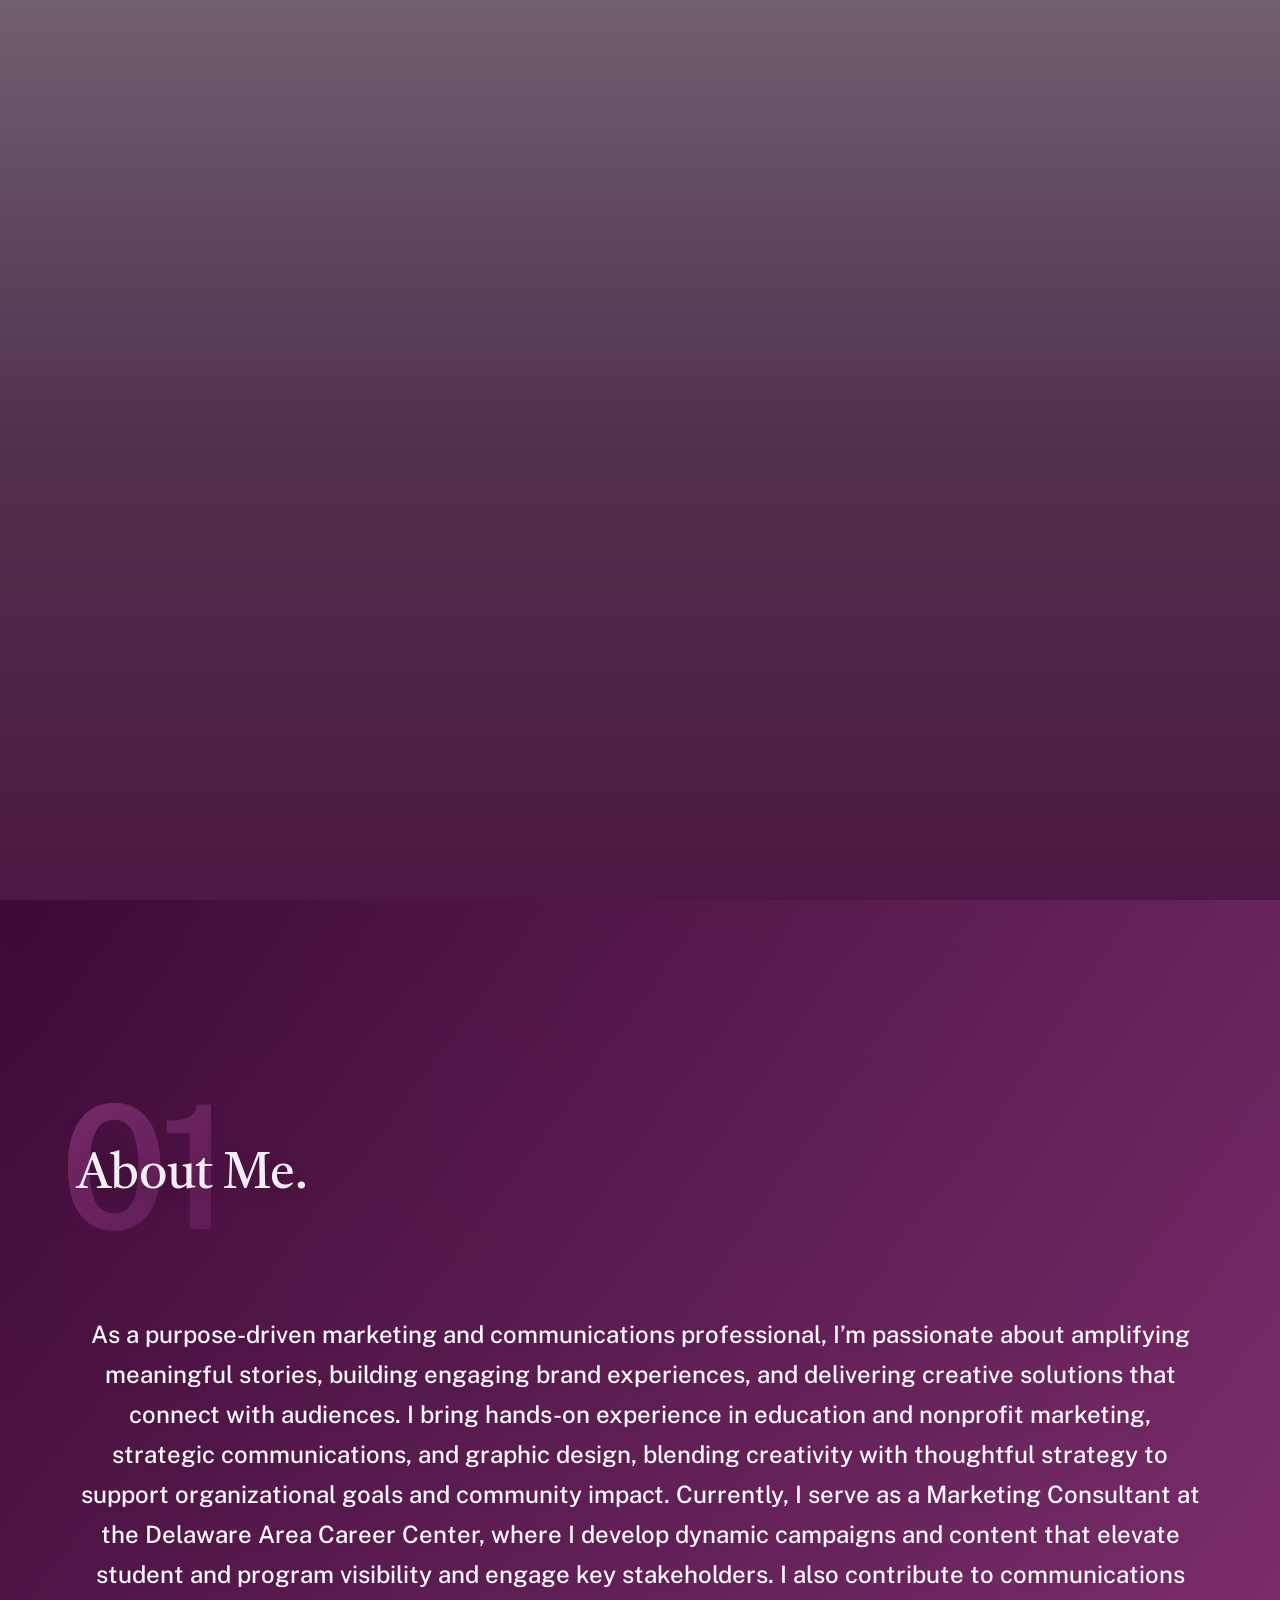
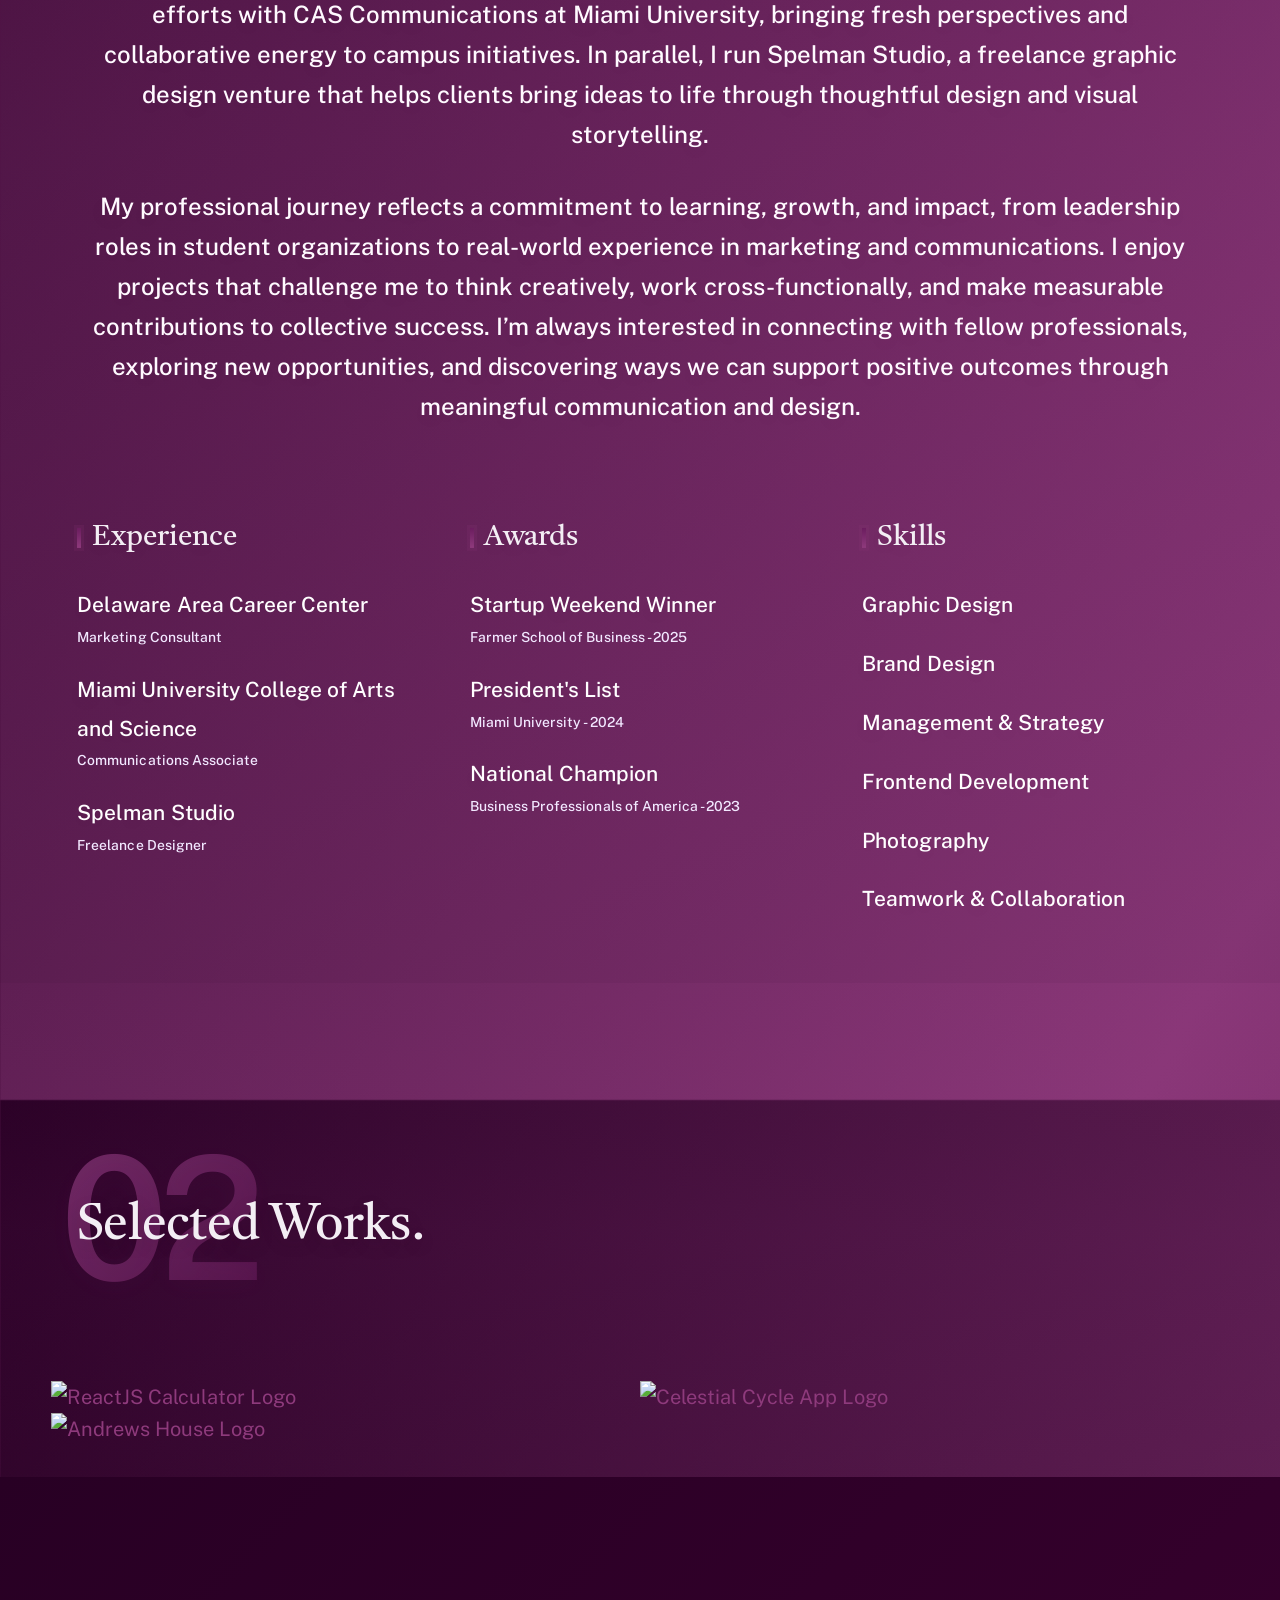
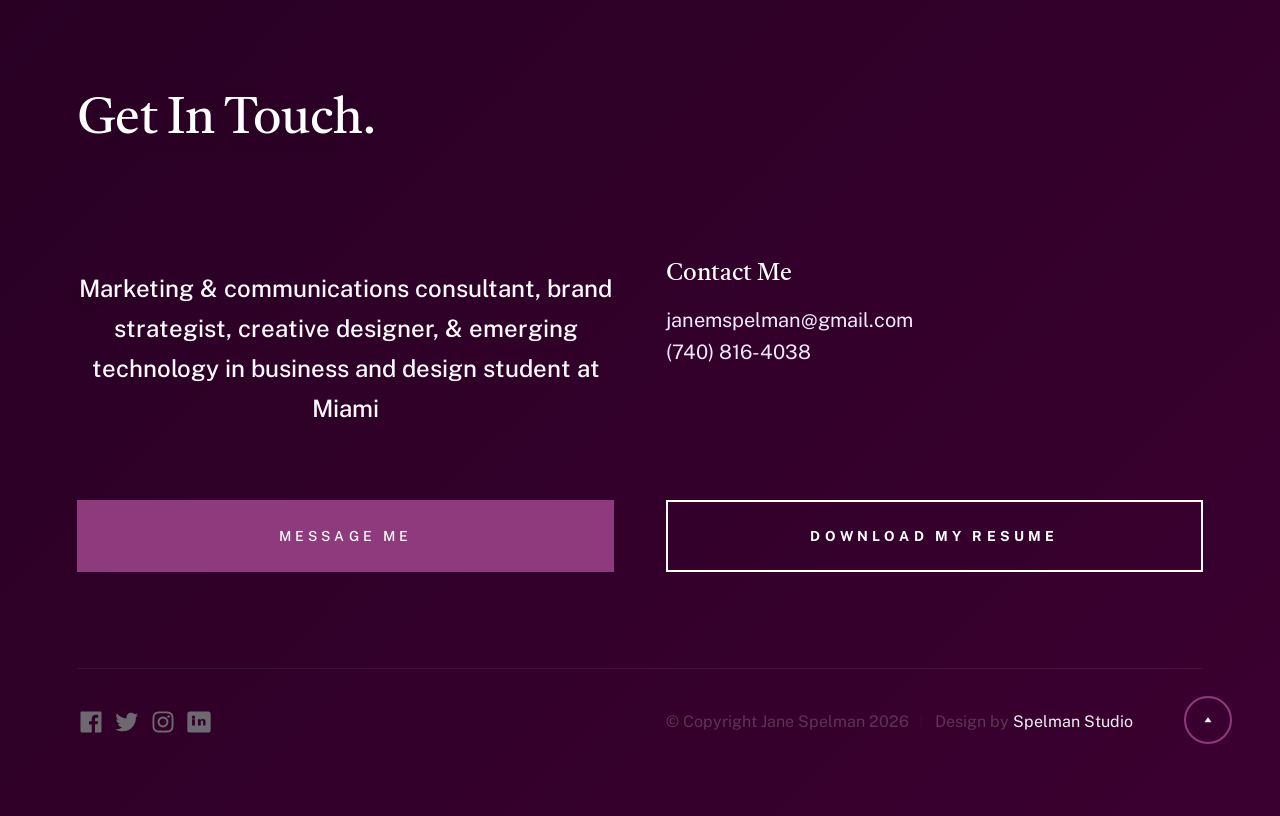
==== commit 3fc0a5c7: "images all projects" ====
--- a/index.html
+++ b/index.html
@@ -257,7 +257,7 @@
                 <div class="column entry">
                     <a href="projectone.html" class="entry__link">
                     <div class="entry__thumb">
-                        <img src="images/folio/project1/one.jpg" alt="ReactJS Calculator Logo">
+                        <img src="images/folio/project1/cutecalculatoricon.png" alt="ReactJS Calculator Logo">
                     </div>
                     <div class="entry__info">
                         <h4 class="entry__title">ReactJS Calculator</h4>
@@ -269,7 +269,7 @@
                 <div class="column entry">
                     <a href="projecttwo.html" class="entry__link">
                     <div class="entry__thumb">
-                        <img src="images/folio/project2/two.jpg" alt="Celestial Cycle App Logo">
+                        <img src="images/folio/project2/celestialcycleicon.png" alt="Celestial Cycle App Logo">
                     </div>
                     <div class="entry__info">
                         <h4 class="entry__title">Celestial Cycle Application</h4>
@@ -281,7 +281,7 @@
                 <div class="column entry">
                     <a href="projectthree.html" class="entry__link">
                     <div class="entry__thumb">
-                        <img src="images/folio/project3/three.jpg" alt="Andrews House Logo">
+                        <img src="images/folio/project3/andrewshouseicon.png" alt="Andrews House Logo">
                     </div>
                     <div class="entry__info">
                         <h4 class="entry__title">Andrews House Social Media Audit</h4>
@@ -290,8 +290,20 @@
                     </a>
                 </div> <!-- entry -->
 
-                <div class="column entry">
+               <div class="column entry">
                     <a href="projectfour.html" class="entry__link">
+                    <div class="entry__thumb">
+                        <img src="images/folio/white_turban.jpg" alt="">
+                    </div>
+                    <div class="entry__info">
+                        <h4 class="entry__title">Food Truck Business</h4>
+                        <div class="entry__cat">Branding, Business Strategy, & Finance</div>
+                    </div>
+                    </a>
+                </div> 
+
+                <!-- <div class="column entry">
+                    <a href="projectfive.html" class="entry__link">
                     <div class="entry__thumb">
                         <img src="images/folio/white_turban.jpg" alt="">
                     </div>
@@ -300,10 +312,10 @@
                         <div class="entry__cat">Brand Strategy</div>
                     </div>
                     </a>
-                </div> <!-- entry -->
+                </div> 
 
                 <div class="column entry">
-                    <a href="projectfive.html" class="entry__link">
+                    <a href="projectsix.html" class="entry__link">
                     <div class="entry__thumb">
                         <img src="images/folio/white_turban.jpg" alt="">
                     </div>
@@ -312,19 +324,7 @@
                         <div class="entry__cat">Brand Strategy</div>
                     </div>
                     </a>
-                </div> <!-- entry -->
-
-                <div class="column entry">
-                    <a href="projectsix.html" class="entry__link">
-                    <div class="entry__thumb">
-                        <img src="images/folio/white_turban.jpg" alt="">
-                    </div>
-                    <div class="entry__info">
-                        <h4 class="entry__title">Brand Identity Project</h4>
-                        <div class="entry__cat">Brand Strategy</div>
-                    </div>
-                    </a>
-                </div> <!-- entry -->
+                </div> -->
 
             </div> <!-- folio entries -->
         </section> <!-- end s-works -->
--- a/css/styles.css
+++ b/css/styles.css
@@ -5270,4 +5270,6 @@
 
 .glightbox-container .goverlay {
     background: var(--color-2-dark);
-}+}
+
+
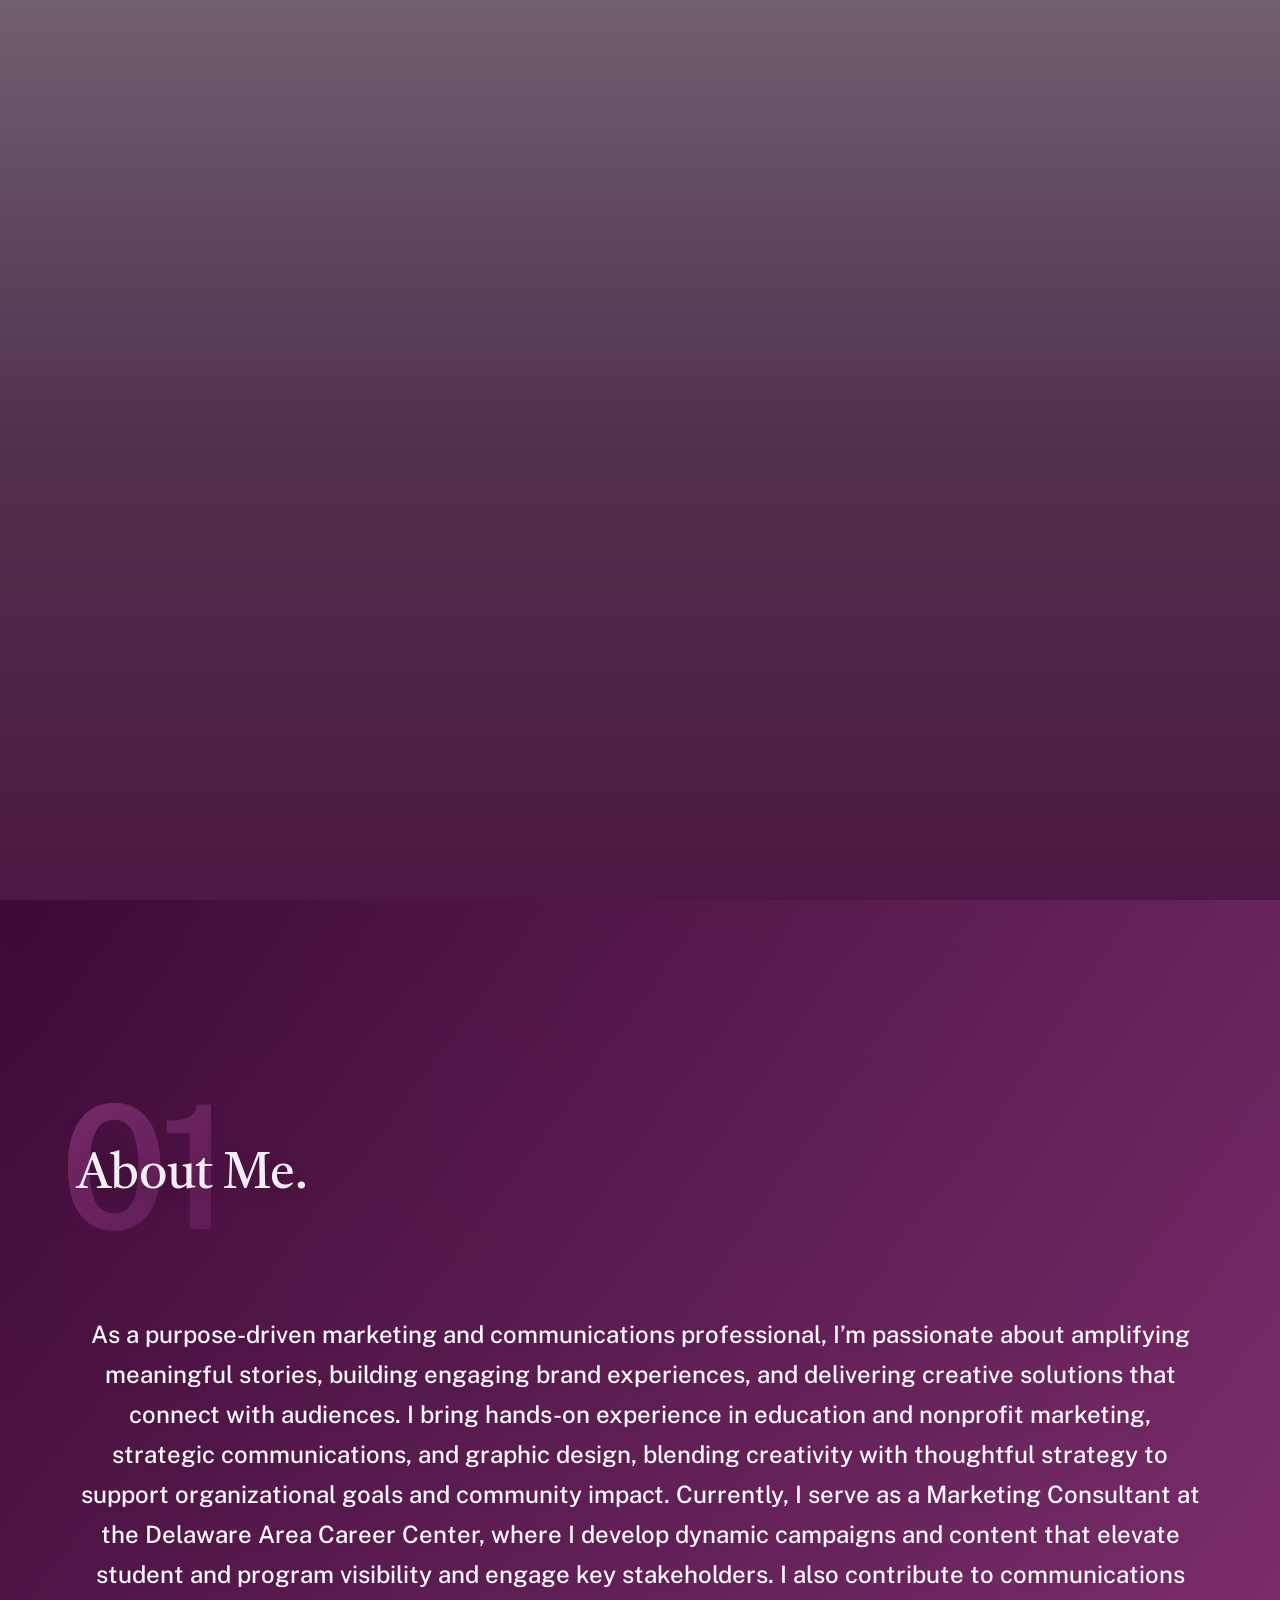
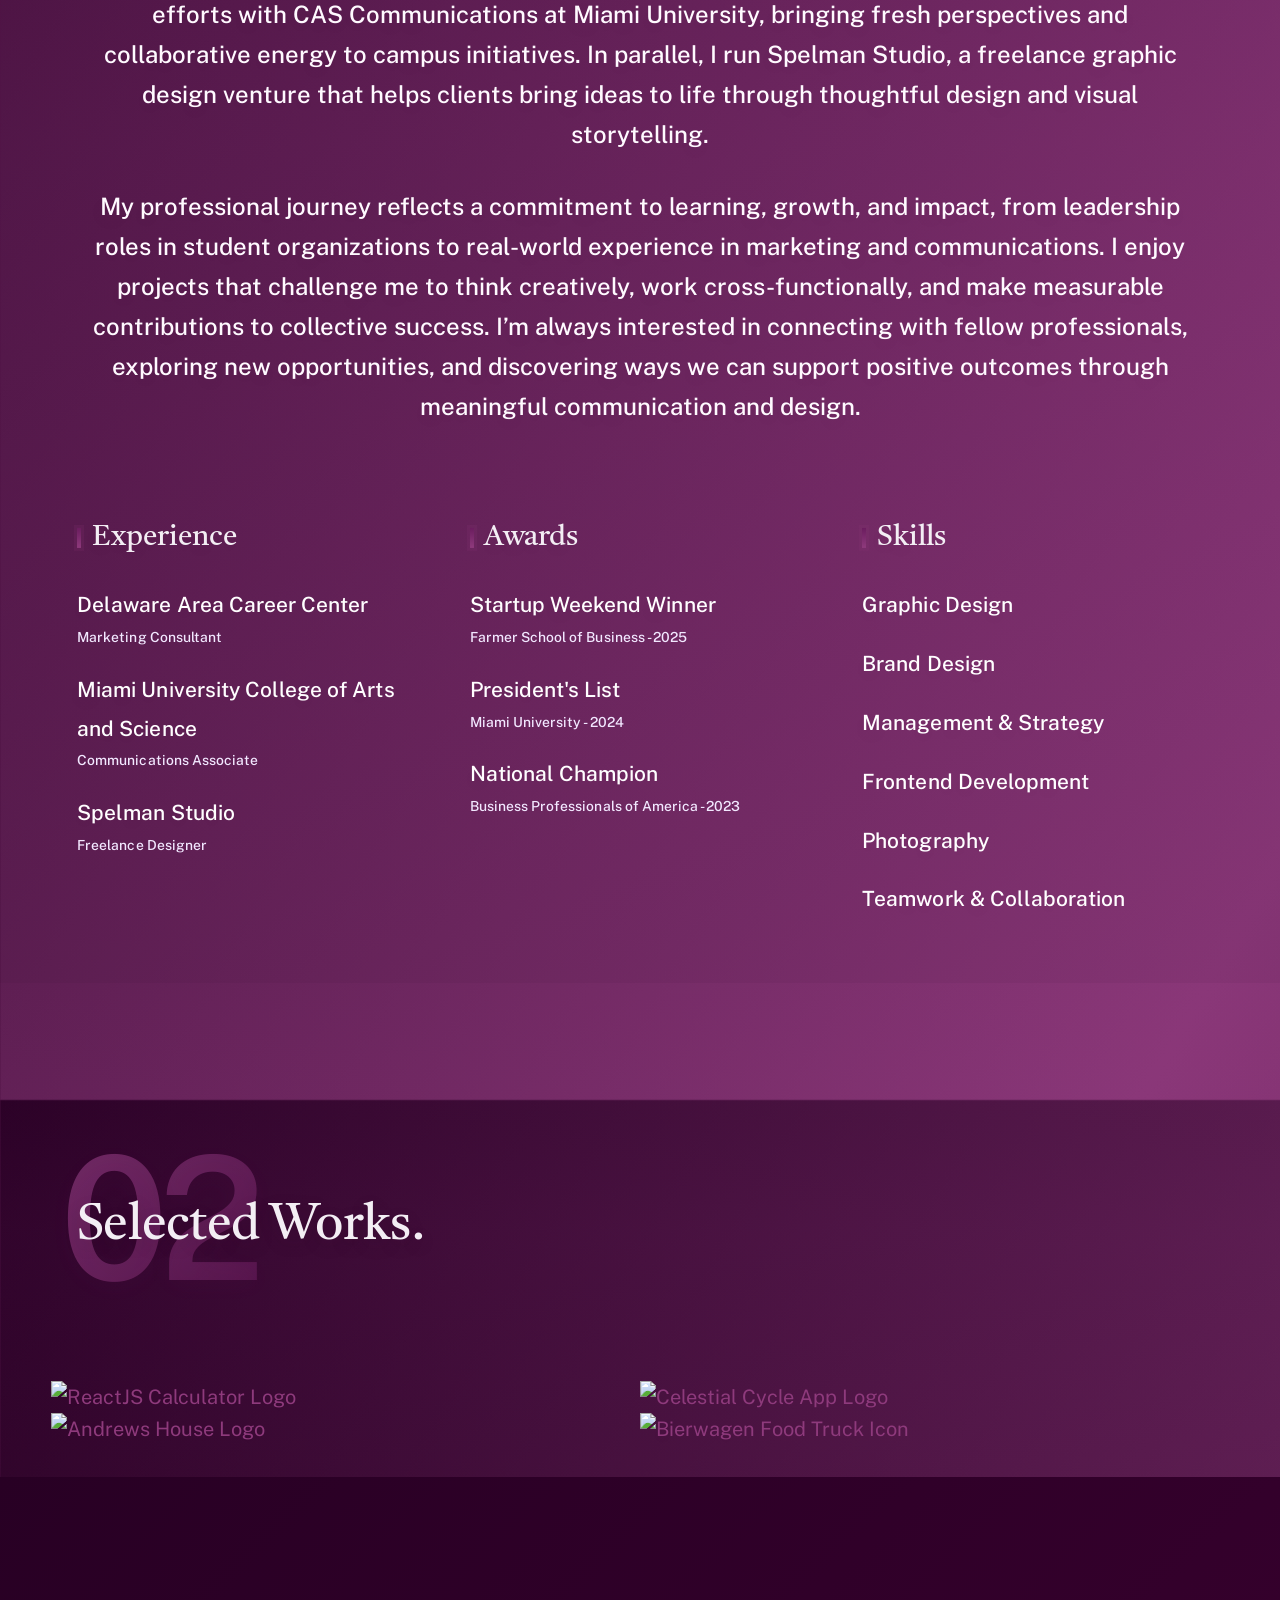
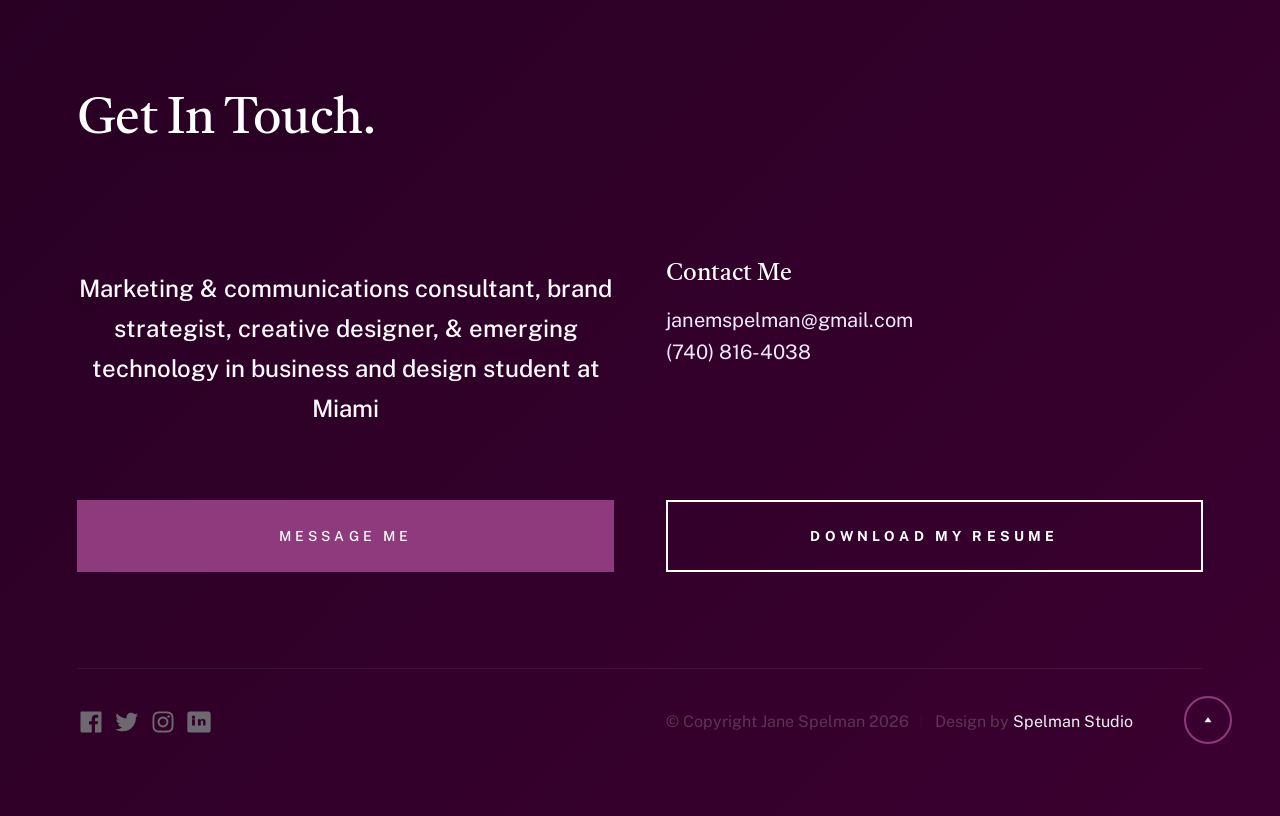
==== commit 72d3600c: "project4" ====
--- a/index.html
+++ b/index.html
@@ -293,7 +293,7 @@
                <div class="column entry">
                     <a href="projectfour.html" class="entry__link">
                     <div class="entry__thumb">
-                        <img src="images/folio/white_turban.jpg" alt="">
+                        <img src="images/folio/project4/bierwagenicon.png" alt="Bierwagen Food Truck Icon">
                     </div>
                     <div class="entry__info">
                         <h4 class="entry__title">Food Truck Business</h4>
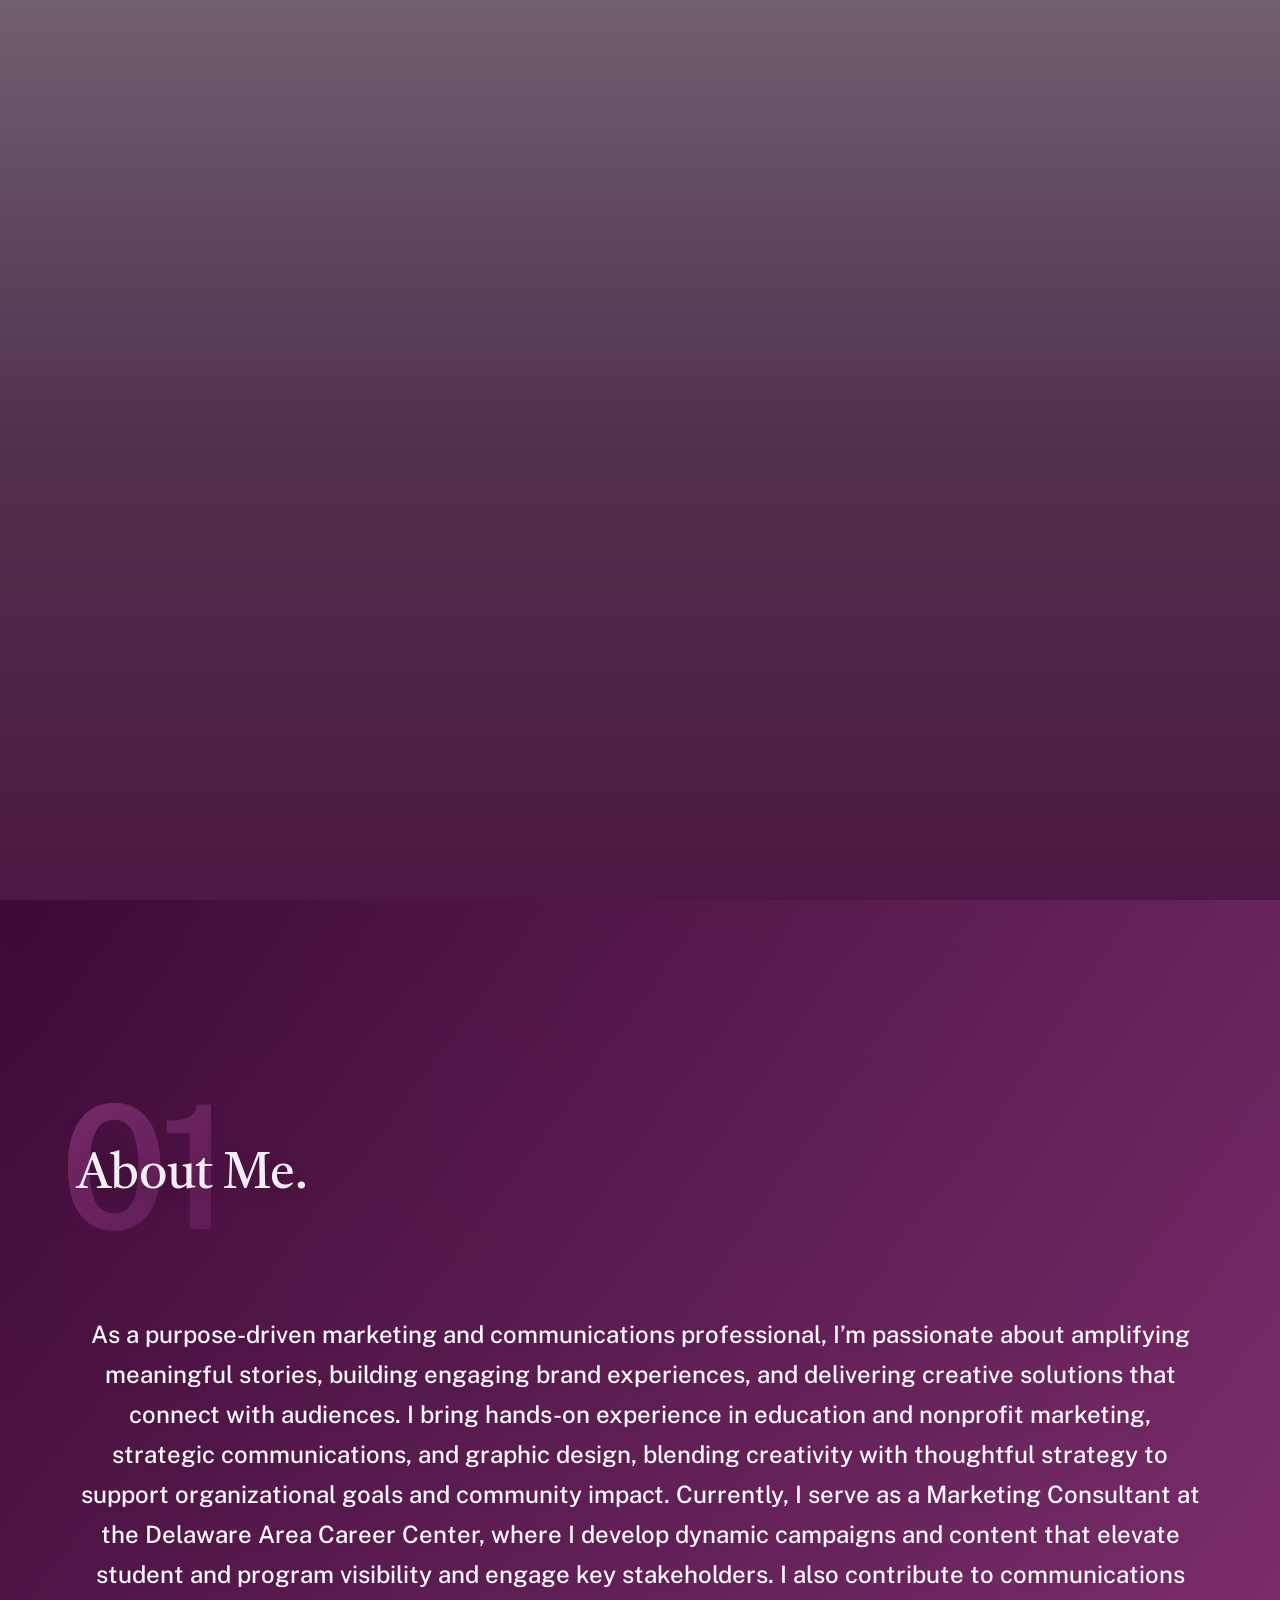
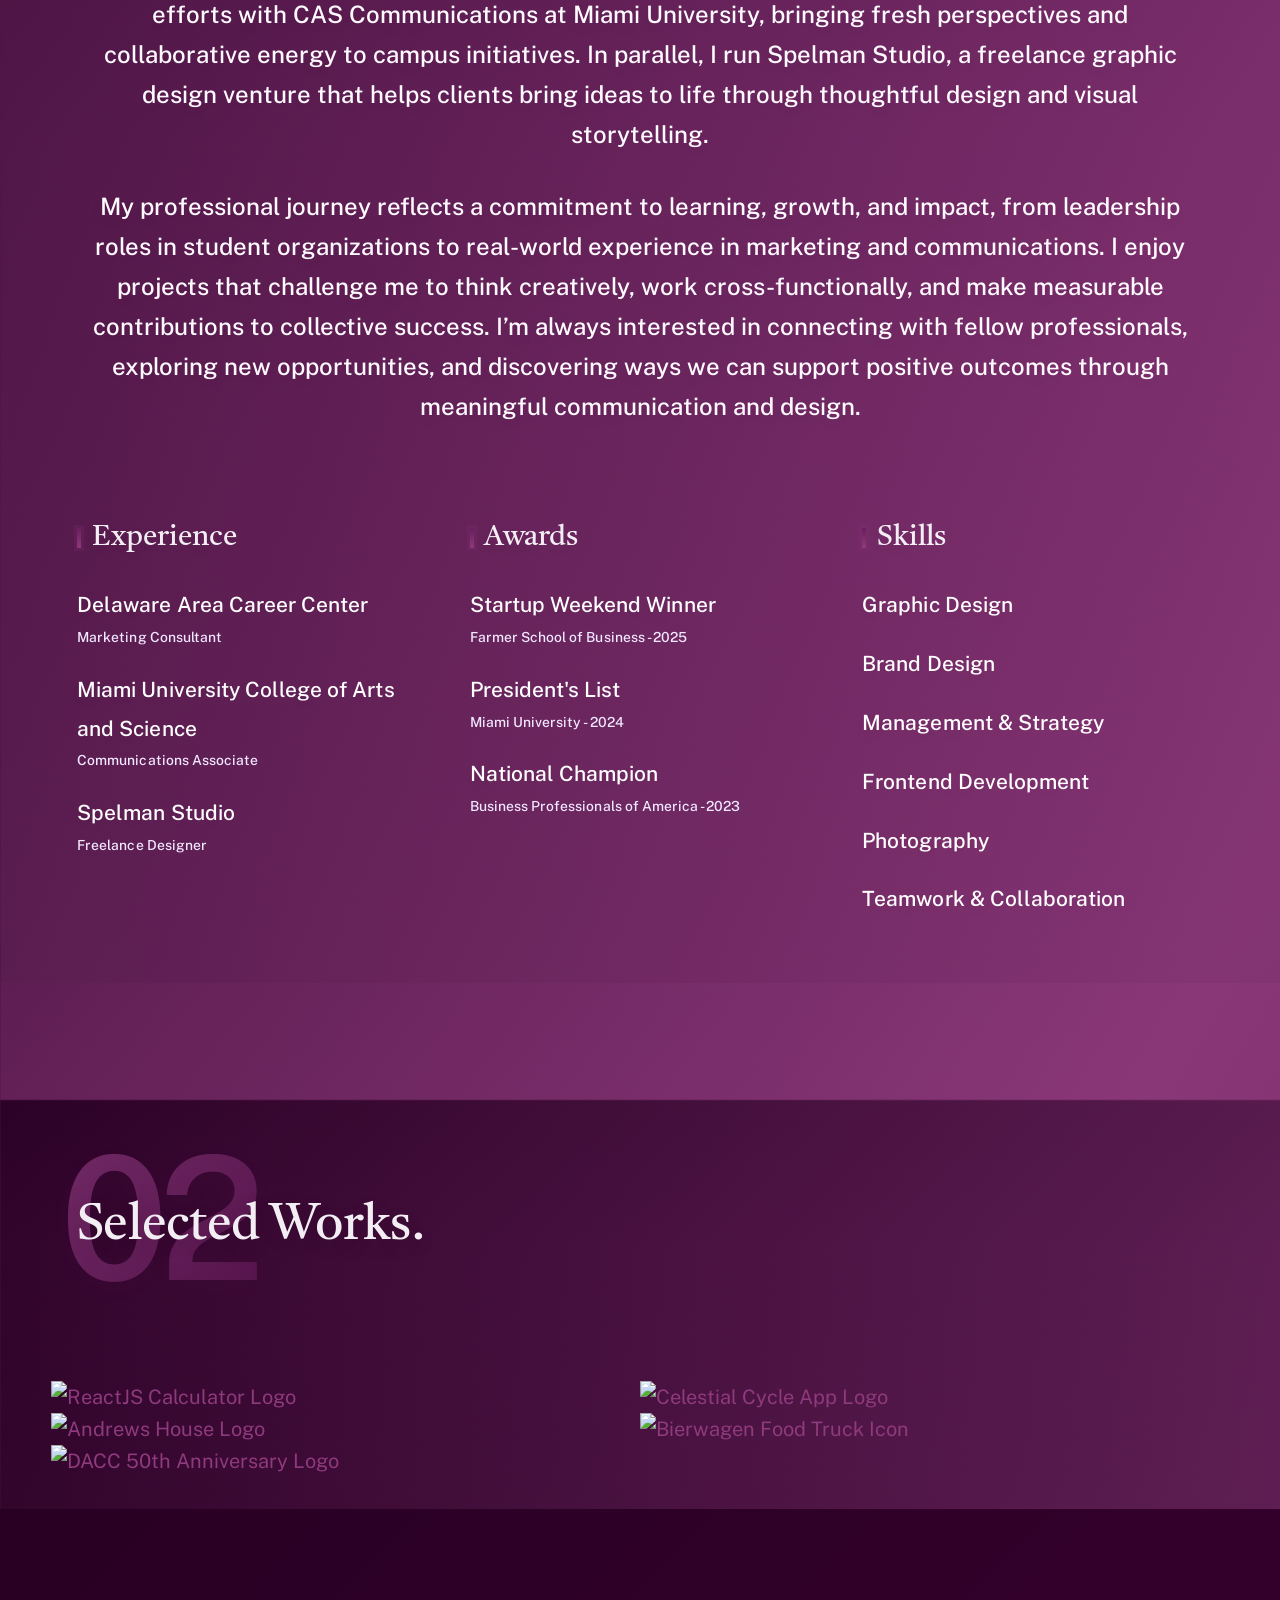
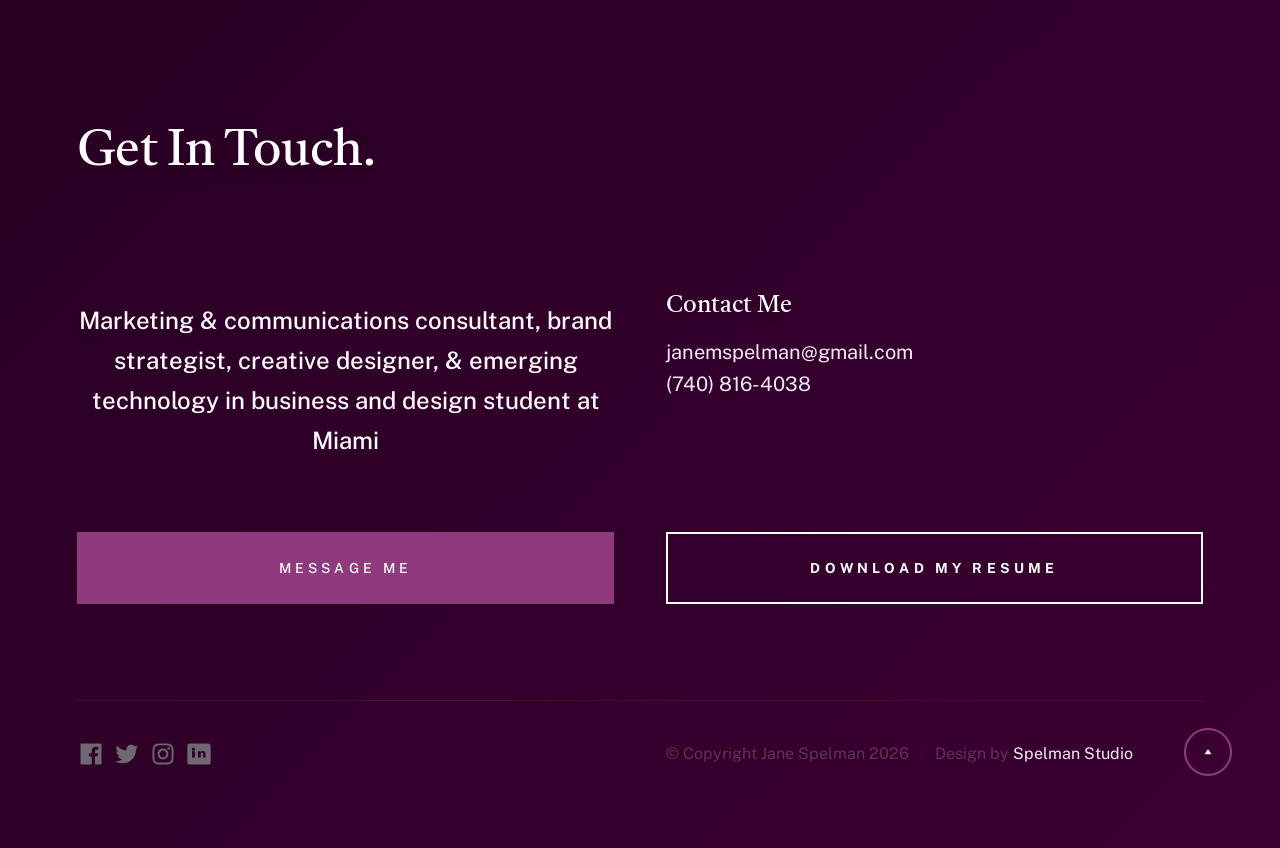
==== commit 10e01cda: "project five" ====
--- a/index.html
+++ b/index.html
@@ -302,19 +302,19 @@
                     </a>
                 </div> 
 
-                <!-- <div class="column entry">
+                <div class="column entry">
                     <a href="projectfive.html" class="entry__link">
                     <div class="entry__thumb">
-                        <img src="images/folio/white_turban.jpg" alt="">
-                    </div>
-                    <div class="entry__info">
-                        <h4 class="entry__title">Brand Identity Project</h4>
-                        <div class="entry__cat">Brand Strategy</div>
+                        <img src="images/folio/project5/dacc50thicon.png" alt="DACC 50th Anniversary Logo">
+                    </div>
+                    <div class="entry__info">
+                        <h4 class="entry__title">Anniversary Rebrand</h4>
+                        <div class="entry__cat">Branding, Content Creation, & Social Media Management</div>
                     </div>
                     </a>
                 </div> 
 
-                <div class="column entry">
+                <!--<div class="column entry">
                     <a href="projectsix.html" class="entry__link">
                     <div class="entry__thumb">
                         <img src="images/folio/white_turban.jpg" alt="">
--- a/css/styles.css
+++ b/css/styles.css
@@ -3106,6 +3106,94 @@
     width: 100%;
 }
 
+* {box-sizing:border-box}
+
+/* Slideshow container */
+.slideshow-container {
+  max-width: 1000px;
+  position: relative;
+  margin: auto;
+}
+
+/* Hide the images by default */
+.mySlides {
+  display: none;
+}
+
+/* Next & previous buttons */
+.prev, .next {
+  cursor: pointer;
+  position: absolute;
+  top: 50%;
+  width: auto;
+  margin-top: -22px;
+  padding: 16px;
+  color: white;
+  font-weight: bold;
+  font-size: 18px;
+  transition: 0.6s ease;
+  border-radius: 0 3px 3px 0;
+  user-select: none;
+}
+
+/* Position the "next button" to the right */
+.next {
+  right: 0;
+  border-radius: 3px 0 0 3px;
+}
+
+/* On hover, add a black background color with a little bit see-through */
+.prev:hover, .next:hover {
+  background-color: rgba(0,0,0,0.8);
+}
+
+/* Caption text */
+.text {
+  color: #f2f2f2;
+  font-size: 15px;
+  padding: 8px 12px;
+  position: absolute;
+  bottom: 8px;
+  width: 100%;
+  text-align: center;
+}
+
+/* Number text (1/3 etc) */
+.numbertext {
+  color: #f2f2f2;
+  font-size: 12px;
+  padding: 8px 12px;
+  position: absolute;
+  top: 0;
+}
+
+/* The dots/bullets/indicators */
+.dot {
+  cursor: pointer;
+  height: 15px;
+  width: 15px;
+  margin: 0 2px;
+  background-color: #bbb;
+  border-radius: 50%;
+  display: inline-block;
+  transition: background-color 0.6s ease;
+}
+
+.active, .dot:hover {
+  background-color: #717171;
+}
+
+/* Fading animation */
+.fade {
+  animation-name: fade;
+  animation-duration: 1.5s;
+}
+
+@keyframes fade {
+  from {opacity: .4}
+  to {opacity: 1}
+}
+
 /* --------------------------------------------------------------------
  * ## stats tabs
  * -------------------------------------------------------------------- */
@@ -3416,6 +3504,128 @@
 
 .glightbox-mobile .glightbox-container .gslide-desc .desc-more {
     opacity: 1;
+}
+
+/* Instagram Carousel Styles */
+.project-page .instagram-carousel-row {
+    margin: var(--vspace-4) 0 var(--vspace-3);
+}
+
+.project-page .instagram-swiper {
+    max-width: 600px;
+    margin: 0 auto;
+    padding-bottom: var(--vspace-2);
+}
+
+.project-page .instagram-swiper .swiper-slide {
+    aspect-ratio: 1 / 1;
+    border-radius: var(--border-radius);
+    overflow: hidden;
+    box-shadow: 0 16px 48px rgba(142, 58, 124, 0.2);
+    border: 4px solid rgba(255, 255, 255, 0.1);
+    transition: all 0.4s cubic-bezier(0.23, 1, 0.320, 1);
+    position: relative;
+}
+
+.project-page .instagram-swiper .instagram-post {
+    width: 100%;
+    height: 100%;
+    background: var(--color-gradient-end);
+    position: relative;
+}
+
+.project-page .instagram-swiper .instagram-post img {
+    width: 100%;
+    height: 100%;
+    object-fit: cover;
+    display: block;
+    transition: transform 0.6s ease;
+}
+
+.project-page .instagram-swiper .swiper-slide-active .instagram-post img {
+    transform: scale(1.02);
+}
+
+.project-page .instagram-swiper .post-caption {
+    position: absolute;
+    bottom: var(--vspace-0_5);
+    left: var(--vspace-0_5);
+    right: var(--vspace-0_5);
+    background: rgba(59, 0, 48, 0.9);
+    backdrop-filter: blur(12px);
+    border-radius: 8px;
+    padding: var(--vspace-0_25) var(--vspace-0_5);
+    opacity: 0;
+    transform: translateY(20px);
+    transition: all 0.4s ease;
+}
+
+.project-page .instagram-swiper .swiper-slide-active .post-caption {
+    opacity: 1;
+    transform: translateY(0);
+}
+
+.project-page .instagram-swiper .post-caption span {
+    font-family: var(--font-1);
+    font-weight: 500;
+    font-size: var(--text-xs);
+    color: var(--color-white);
+    letter-spacing: 0.05em;
+    text-shadow: var(--text-glow-strong);
+}
+
+.project-page .instagram-pagination {
+    position: relative;
+    margin-top: var(--vspace-1_5);
+}
+
+.project-page .instagram-pagination .swiper-pagination-bullet {
+    width: 12px;
+    height: 12px;
+    background: rgba(142, 58, 124, 0.4);
+    opacity: 1;
+    margin: 0 0.5rem;
+    border-radius: 50%;
+    transition: all 0.3s ease;
+}
+
+.project-page .instagram-pagination .swiper-pagination-bullet-active {
+    background: var(--color-1);
+    transform: scale(1.2);
+    box-shadow: 0 0 12px rgba(142, 58, 124, 0.6);
+}
+
+/* Responsive Instagram Carousel */
+@media screen and (max-width: 1000px) {
+    .project-page .instagram-swiper {
+        max-width: 90vw;
+    }
+}
+
+@media screen and (max-width: 600px) {
+    .project-page .instagram-swiper .swiper-slide {
+        border-width: 2px;
+        box-shadow: 0 12px 32px rgba(142, 58, 124, 0.25);
+    }
+    
+    .project-page .instagram-swiper .post-caption {
+        bottom: var(--vspace-0_25);
+        left: var(--vspace-0_25);
+        right: var(--vspace-0_25);
+    }
+}
+
+/* Luxury hover effect for desktop */
+@media screen and (min-width: 1001px) {
+    .project-page .instagram-swiper .swiper-slide:hover {
+        transform: translateY(-8px);
+        box-shadow: 0 24px 64px rgba(142, 58, 124, 0.3);
+    }
+    
+    .project-page .instagram-swiper .swiper-slide:hover .post-caption {
+        opacity: 1;
+        transform: translateY(0);
+    }
 }
 
 /* ------------------------------------------------------------------- 
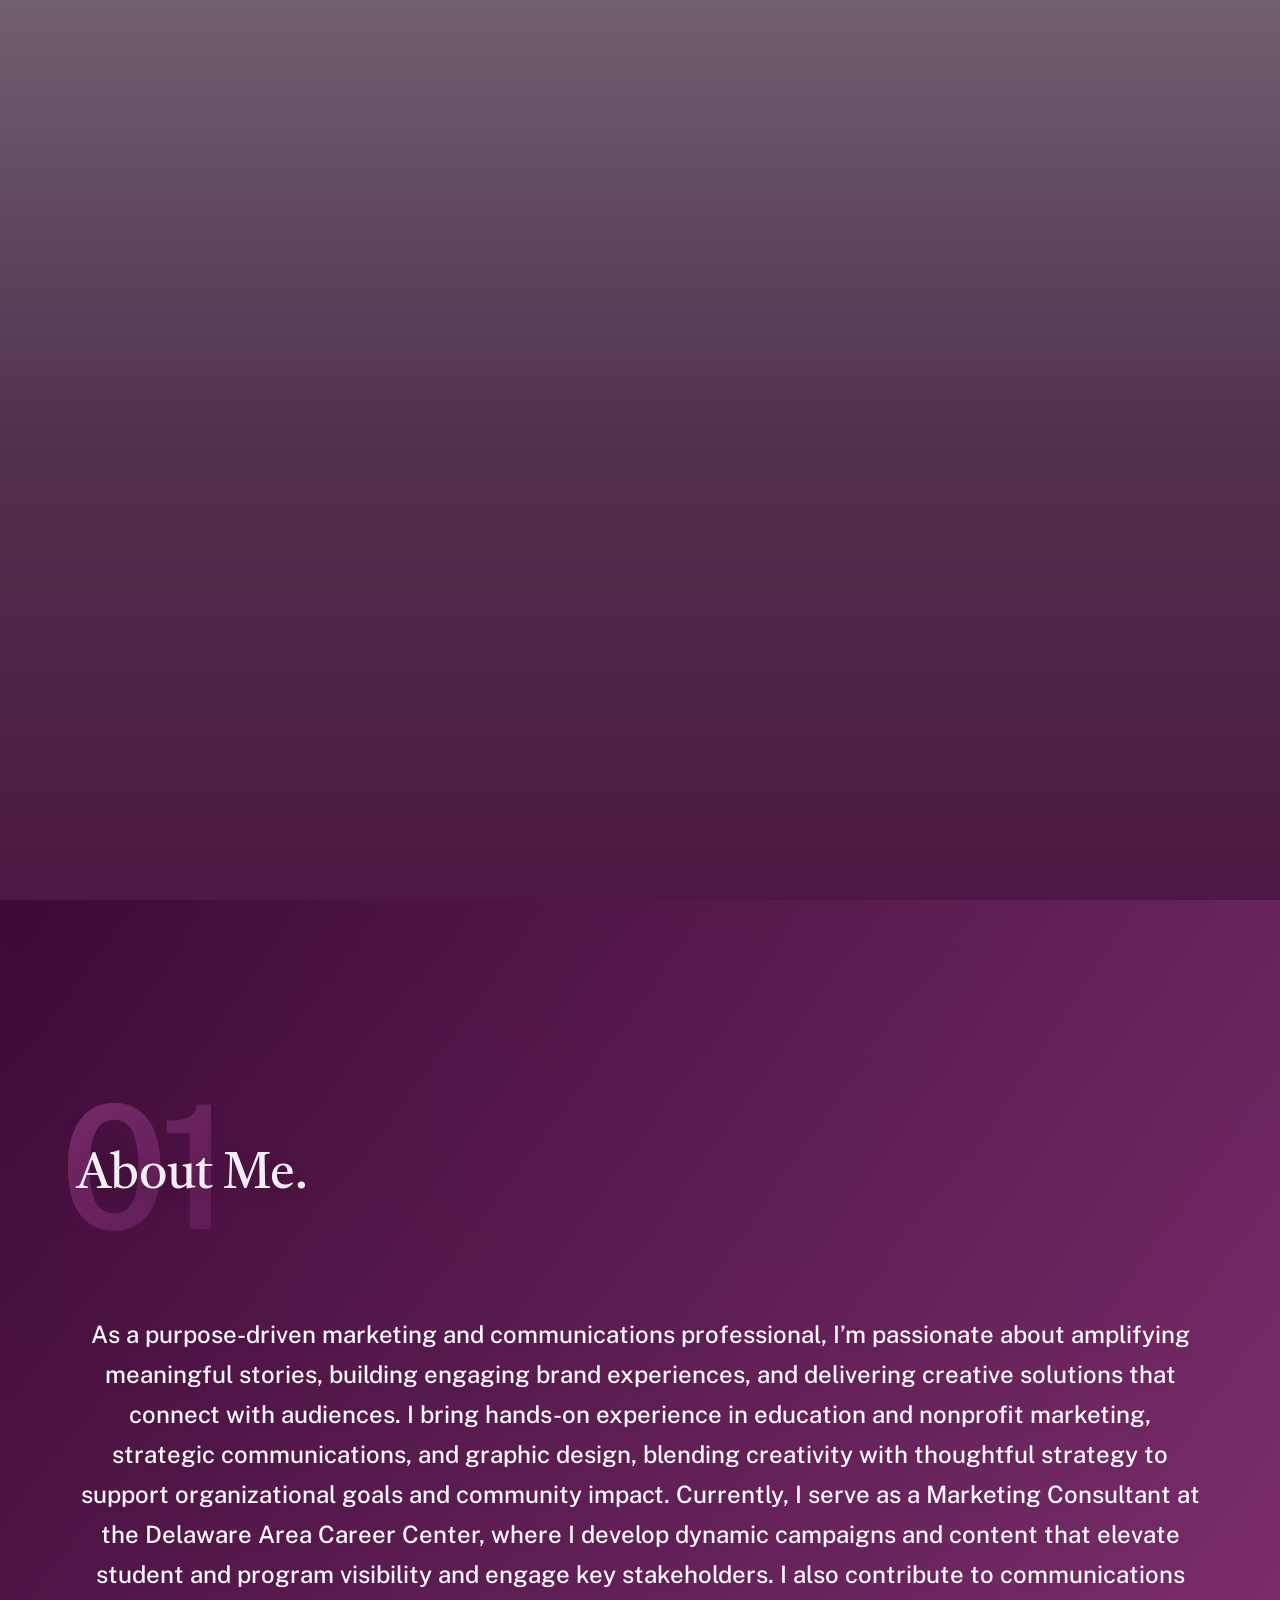
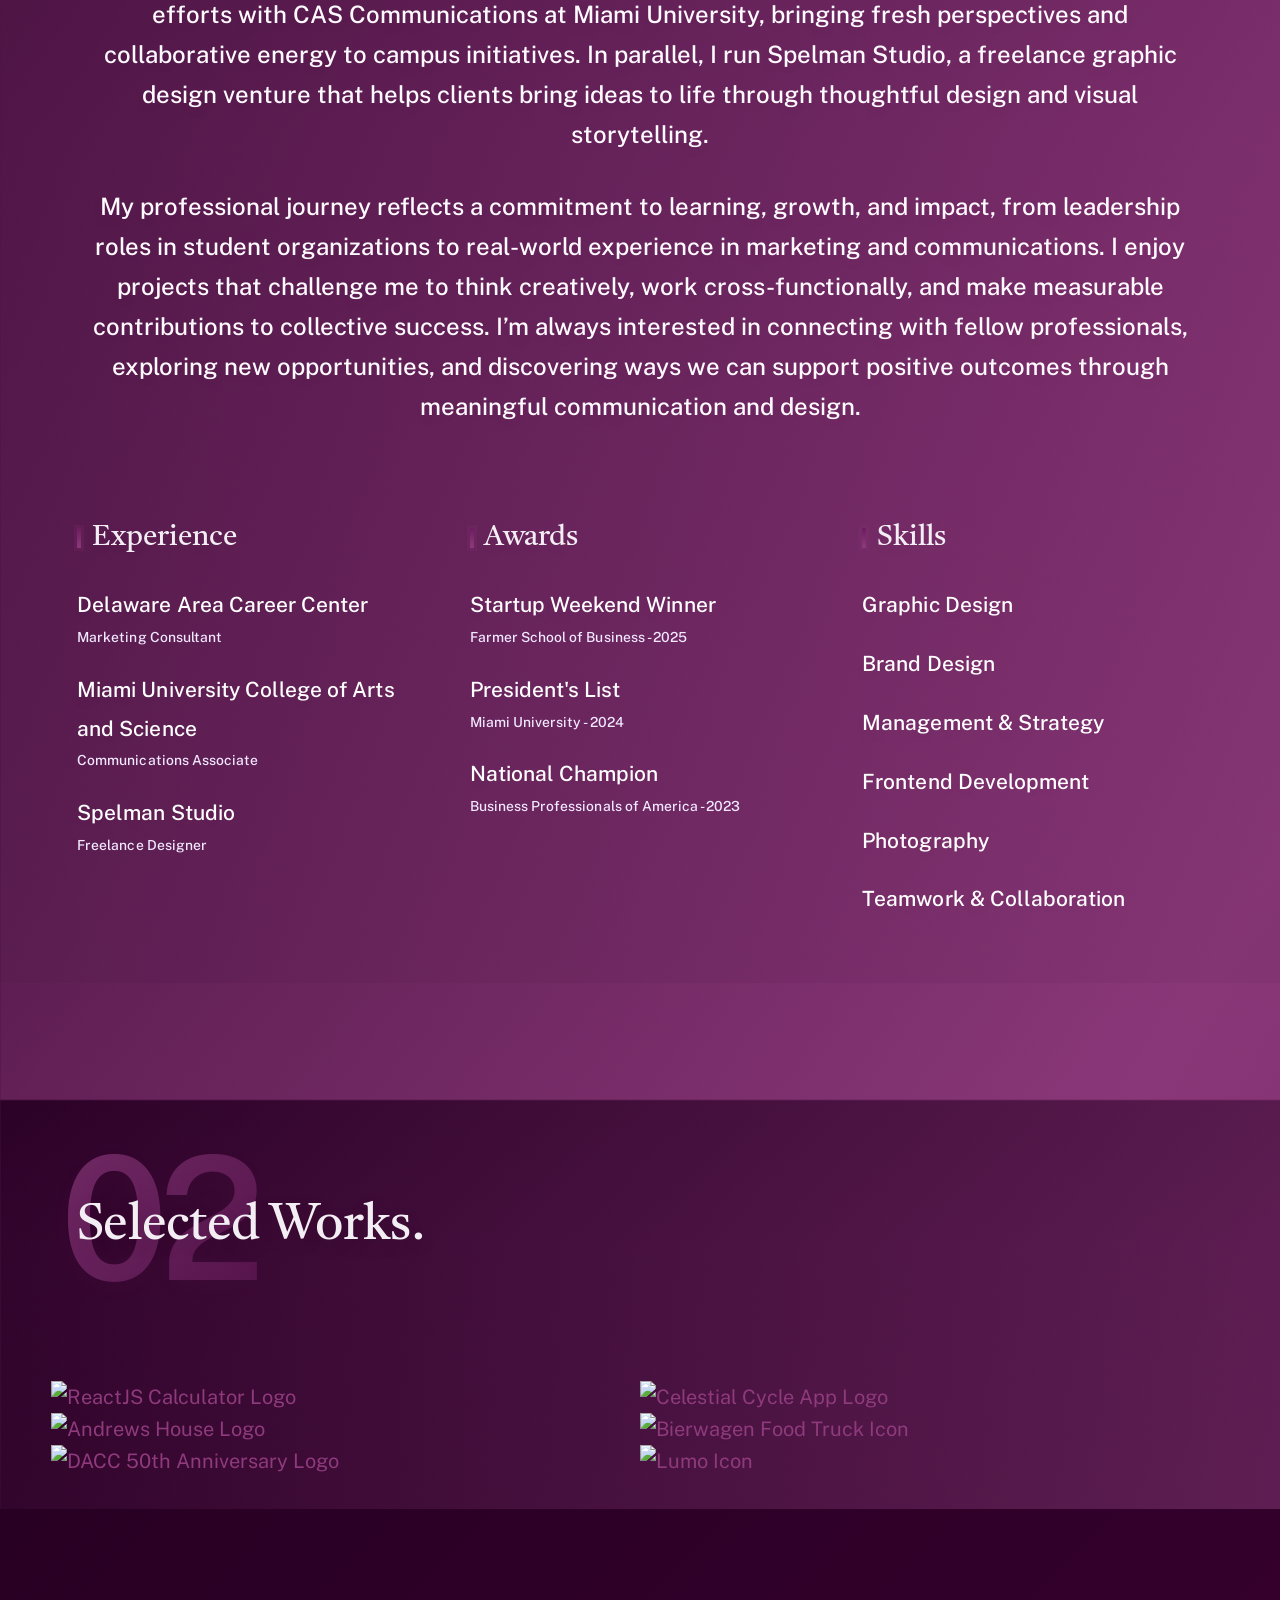
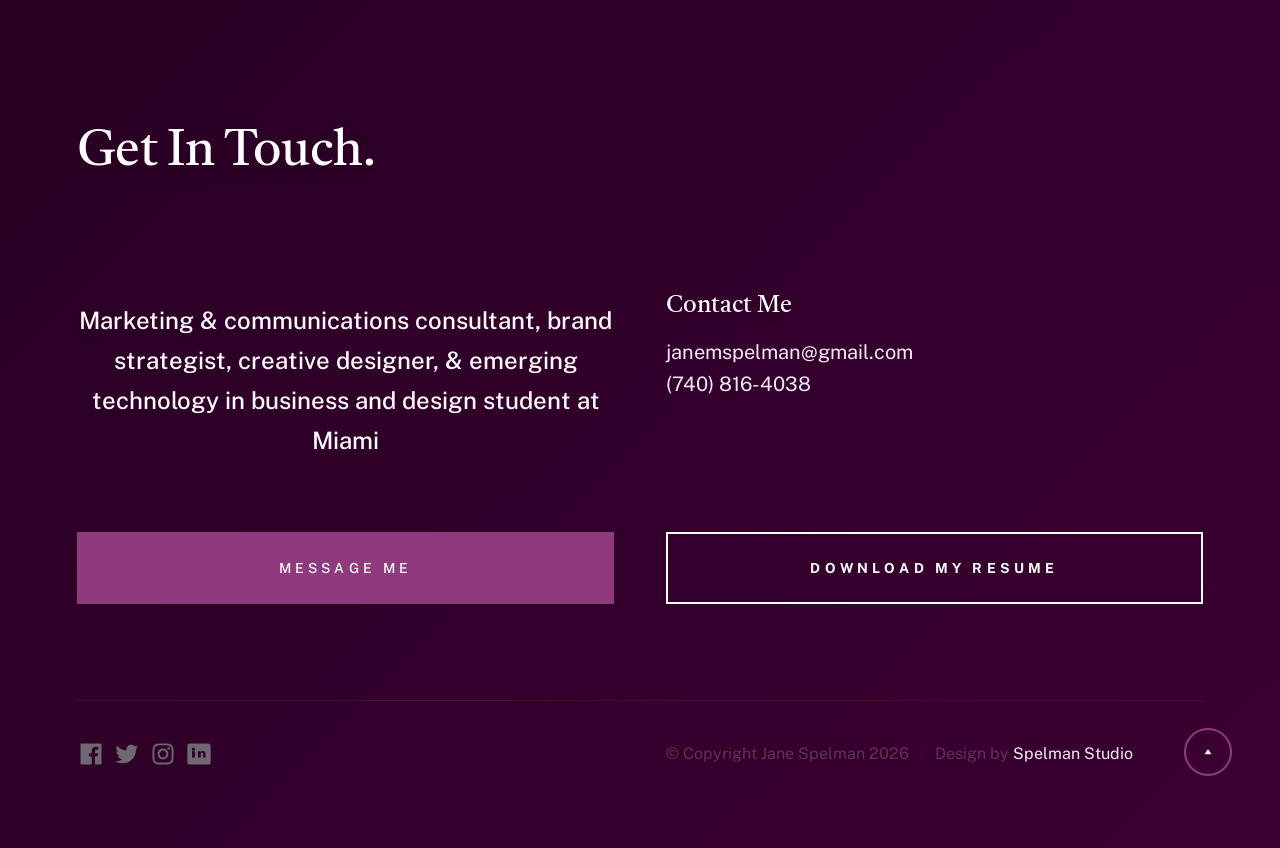
==== commit 348bba6e: "Project Six" ====
--- a/index.html
+++ b/index.html
@@ -314,17 +314,17 @@
                     </a>
                 </div> 
 
-                <!--<div class="column entry">
+                <div class="column entry">
                     <a href="projectsix.html" class="entry__link">
                     <div class="entry__thumb">
-                        <img src="images/folio/white_turban.jpg" alt="">
-                    </div>
-                    <div class="entry__info">
-                        <h4 class="entry__title">Brand Identity Project</h4>
-                        <div class="entry__cat">Brand Strategy</div>
-                    </div>
-                    </a>
-                </div> -->
+                        <img src="images/folio/project6/lumoicon.png" alt="Lumo Icon">
+                    </div>
+                    <div class="entry__info">
+                        <h4 class="entry__title">Product Design</h4>
+                        <div class="entry__cat">Branding, Product Design, & Business Strategies</div>
+                    </div>
+                    </a>
+                </div>
 
             </div> <!-- folio entries -->
         </section> <!-- end s-works -->
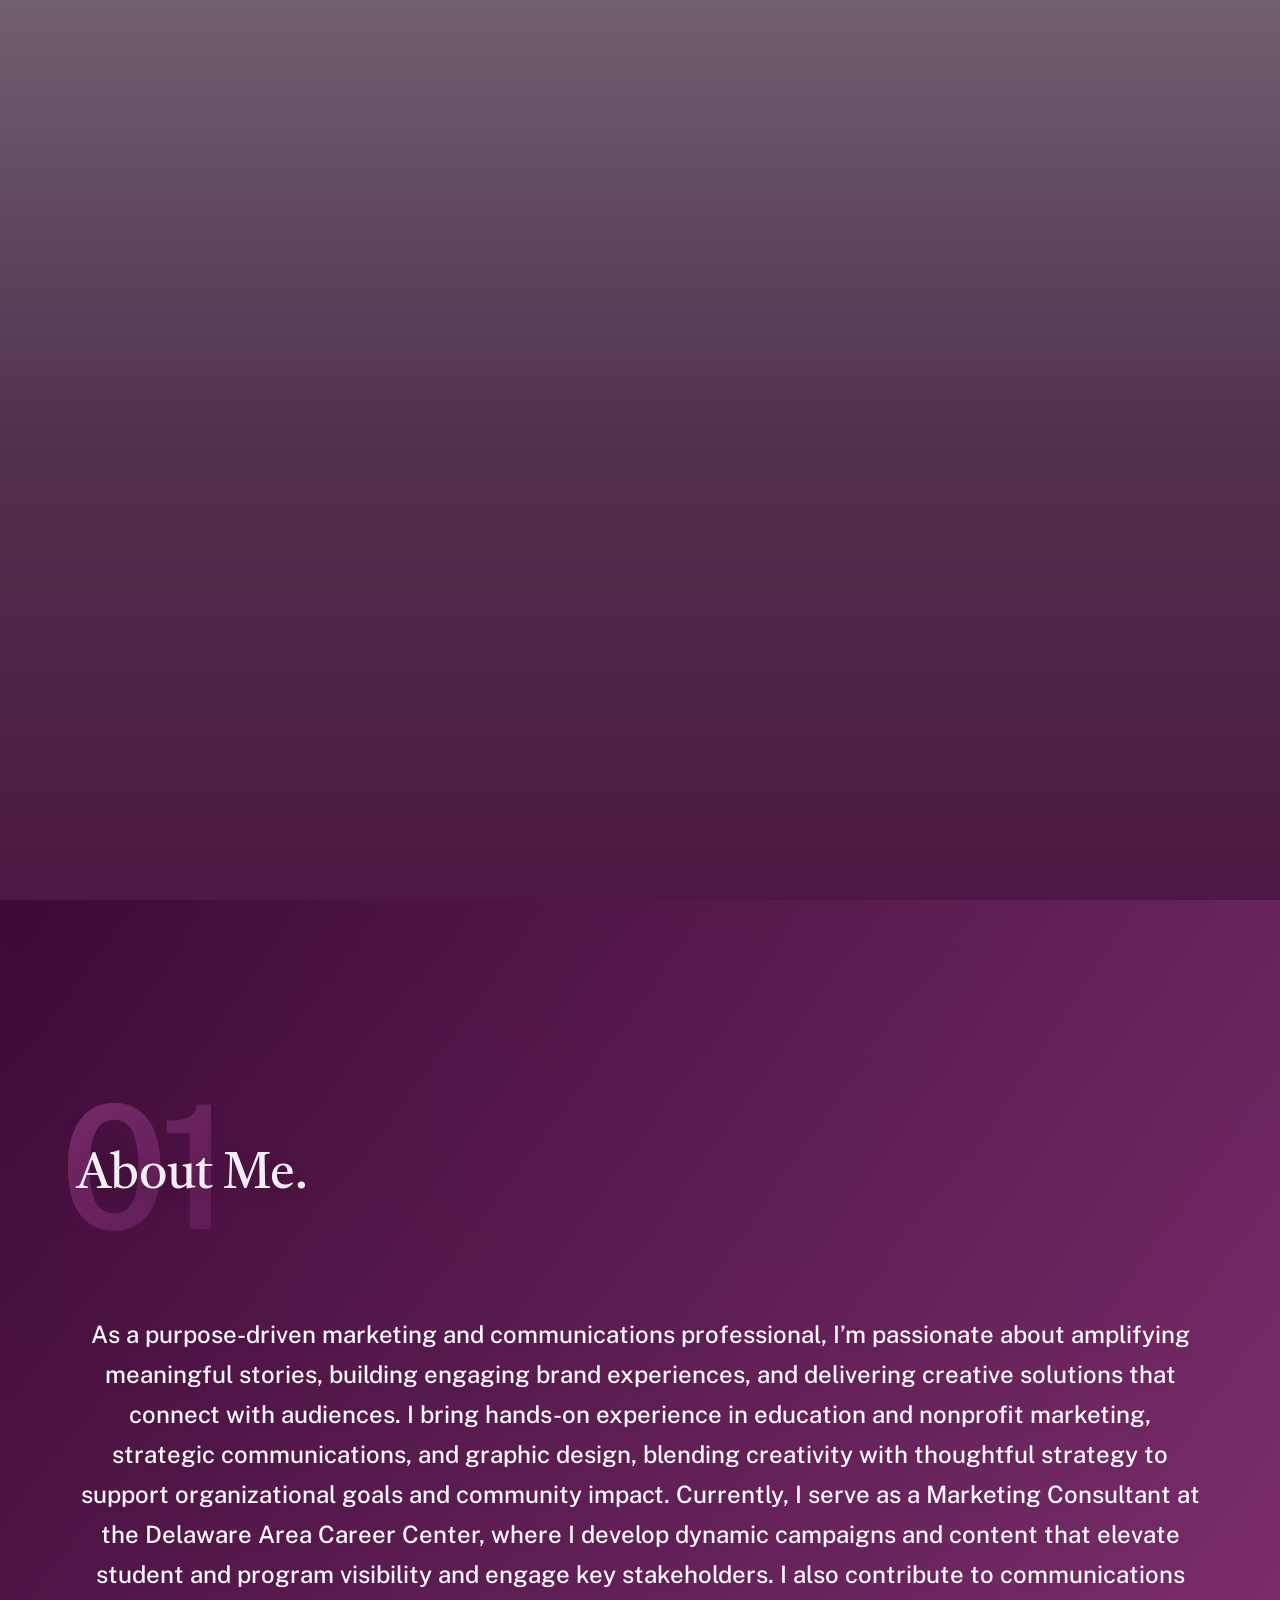
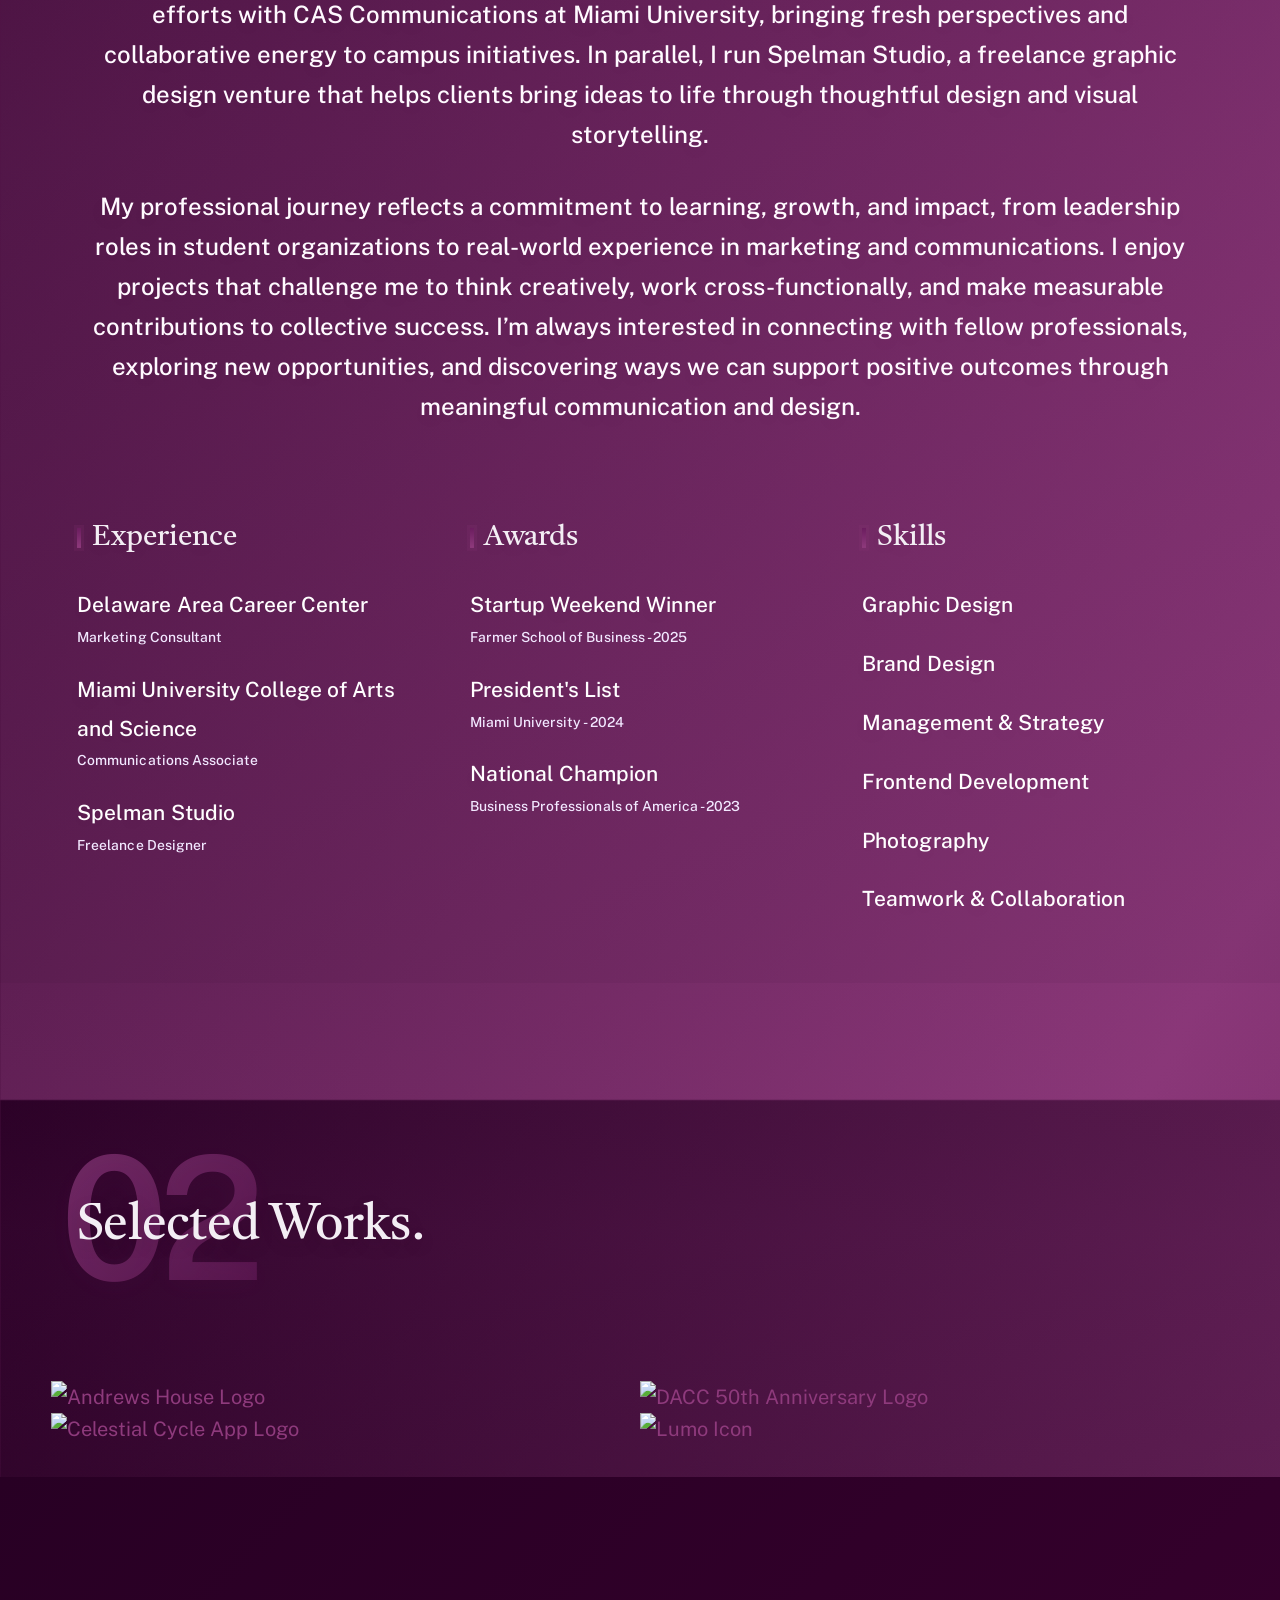
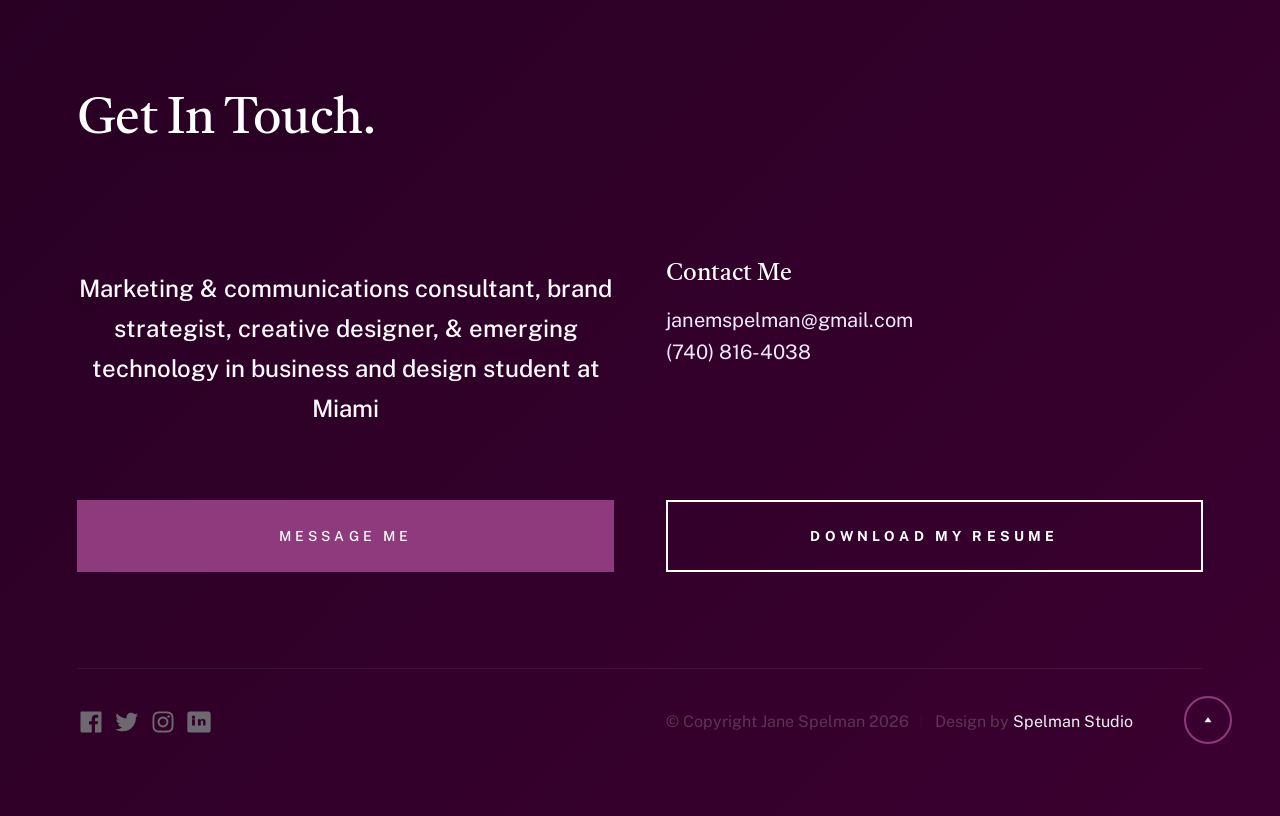
==== commit 868a81ba: "rerouting projects" ====
--- a/index.html
+++ b/index.html
@@ -1,5 +1,6 @@
 <!DOCTYPE html>
-<html lang="en" class="no-js" >
+<html lang="en" class="no-js">
+
 <head>
 
     <!--- basic page needs
@@ -28,10 +29,8 @@
 
 </head>
 
-
 <body id="top">
 
-    
     <!-- preloader
     ================================================== -->
     <div id="preloader">
@@ -42,11 +41,9 @@
         </div>
     </div>
 
-
     <!-- page wrap
     ================================================== -->
     <div id="page" class="s-pagewrap">
-
 
         <!-- # site header 
         ================================================== -->
@@ -61,20 +58,24 @@
                     </div>
 
                     <a class="s-header__menu-toggle" href="#0"><span>Menu</span></a>
-                </div> <!-- end s-header__block -->
-
-                <nav class="s-header__nav">    
+                </div>
+                <!-- end s-header__block -->
+
+                <nav class="s-header__nav">
                     <ul class="s-header__menu-links">
                         <li class="current"><a class="smoothscroll" href="#intro">Intro</a></li>
                         <li><a class="smoothscroll" href="#about">About</a></li>
                         <li><a class="smoothscroll" href="#works">Works</a></li>
                         <li><a class="smoothscroll" href="#footer">Contact</a></li>
-                    </ul> <!-- s-header__menu-links -->    
-                </nav> <!-- end s-header__nav -->
-
-            </div> <!-- end s-header__inner -->
-        </header> <!-- end s-header -->
-
+                    </ul>
+                    <!-- s-header__menu-links -->
+                </nav>
+                <!-- end s-header__nav -->
+
+            </div>
+            <!-- end s-header__inner -->
+        </header>
+        <!-- end s-header -->
 
         <!-- # intro
         ================================================== -->
@@ -82,24 +83,26 @@
 
             <div class="row s-intro__content width-sixteen-col">
                 <div class="column lg-12 s-intro__content-inner grid-block grid-16">
-                    
+
                     <div class="s-intro__content-text">
 
                         <h1 class="s-intro__content-title">
-                        I'm Jane Spelman, <br>
-                        a brand strategist <br>
-                         & creative designer. 
-                        </h1>                            
+                            I'm Jane Spelman, <br> a brand strategist <br> & creative designer.
+                        </h1>
 
                         <div class="s-intro__content-btns">
                             <a class="smoothscroll btn" href="#about">More About Me</a>
                             <a class="smoothscroll btn" href="#footer">Get In Touch</a>
-                        </div> <!-- s-intro__content-btns -->   
-
-                    </div> <!-- s-intro__content-text -->                     
-                    
-                </div> <!-- s-intro__content-inner -->  
-            </div> <!-- s-intro__content -->
+                        </div>
+                        <!-- s-intro__content-btns -->
+
+                    </div>
+                    <!-- s-intro__content-text -->
+
+                </div>
+                <!-- s-intro__content-inner -->
+            </div>
+            <!-- s-intro__content -->
 
             <ul class="s-intro__social social-list">
                 <li>
@@ -126,16 +129,19 @@
                         <span class="u-screen-reader-text">Pinterest</span>
                     </a>
                 </li>
-            </ul> <!-- end s-intro__social -->
-
-            <div class="s-intro__content-media">                               
+            </ul>
+            <!-- end s-intro__social -->
+
+            <div class="s-intro__content-media">
                 <img src="images/intro-bg.jpg" srcset="images/intro-bg.jpg 1x, images/intro-bg.jpg 2x" alt="Professional man wearing glasses and dark shirt photographed in profile against a warm gradient background transitioning from green to red, conveying a modern and thoughtful aesthetic.">
-            </div> <!-- s-intro__content-media -->                
+            </div>
+            <!-- s-intro__content-media -->
 
             <div class="s-intro__btn-download">
-                <a class="btn btn--stroke" href="https://drive.google.com/file/d/1Gsmad_hunGAJn3ldZweWSh1XxoiZI7Jr/view?usp=sharing" target="_blank">Download my Resume</a>
-            </div> <!-- end s-intro__btn-download -->
-            
+                <a class="btn btn--stroke" href="https://drive.google.com/file/d/1uxocT1HWBzY10LwNtXHCx4UMelTVYnF0/view?usp=sharing" target="_blank">Download my Resume</a>
+            </div>
+            <!-- end s-intro__btn-download -->
+
             <div class="s-intro__scroll-down">
                 <a href="#about" class="smoothscroll">
                     <div class="scroll-icon">
@@ -143,28 +149,30 @@
                     </div>
                     <span class="scroll-text u-screen-reader-text">Scroll Down</span>
                 </a>
-            </div> <!-- s-intro__scroll-down -->
-
-        </section> <!-- end s-intro -->
-
+            </div>
+            <!-- s-intro__scroll-down -->
+
+        </section>
+        <!-- end s-intro -->
 
         <!-- # about
         ================================================== -->
         <section id="about" class="s-about target-section">
 
             <div class="row s-about__content">
-                <div class="column xl-12">    
-                    
+                <div class="column xl-12">
+
                     <div class="section-header" data-num="01">
                         <h2 class="text-display-title">About Me.</h2>
-                    </div> <!-- end section-header -->
+                    </div>
+                    <!-- end section-header -->
 
                     <p class="attention-getter">
-                    As a purpose-driven marketing and communications professional, I’m passionate about amplifying meaningful stories, building engaging brand experiences, and delivering creative solutions that connect with audiences. I bring hands-on experience in education and nonprofit marketing, strategic communications, and graphic design, blending creativity with thoughtful strategy to support organizational goals and community impact. Currently, I serve as a Marketing Consultant at the Delaware Area Career Center, where I develop dynamic campaigns and content that elevate student and program visibility and engage key stakeholders. I also contribute to communications efforts with CAS Communications at Miami University, bringing fresh perspectives and collaborative energy to campus initiatives. In parallel, I run Spelman Studio, a freelance graphic design venture that helps clients bring ideas to life through thoughtful design and visual storytelling.
+                        As a purpose-driven marketing and communications professional, I’m passionate about amplifying meaningful stories, building engaging brand experiences, and delivering creative solutions that connect with audiences. I bring hands-on experience in education and nonprofit marketing, strategic communications, and graphic design, blending creativity with thoughtful strategy to support organizational goals and community impact. Currently, I serve as a Marketing Consultant at the Delaware Area Career Center, where I develop dynamic campaigns and content that elevate student and program visibility and engage key stakeholders. I also contribute to communications efforts with CAS Communications at Miami University, bringing fresh perspectives and collaborative energy to campus initiatives. In parallel, I run Spelman Studio, a freelance graphic design venture that helps clients bring ideas to life through thoughtful design and visual storytelling.
                     </p>
 
                     <p class="attention-getter">
-                    My professional journey reflects a commitment to learning, growth, and impact, from leadership roles in student organizations to real-world experience in marketing and communications. I enjoy projects that challenge me to think creatively, work cross-functionally, and make measurable contributions to collective success. I’m always interested in connecting with fellow professionals, exploring new opportunities, and discovering ways we can support positive outcomes through meaningful communication and design.
+                        My professional journey reflects a commitment to learning, growth, and impact, from leadership roles in student organizations to real-world experience in marketing and communications. I enjoy projects that challenge me to think creatively, work cross-functionally, and make measurable contributions to collective success. I’m always interested in connecting with fellow professionals, exploring new opportunities, and discovering ways we can support positive outcomes through meaningful communication and design.
                     </p>
 
                     <div class="grid-list-items s-about__blocks">
@@ -185,7 +193,8 @@
                                     <div class="title">Freelance Designer</div>
                                 </li>
                             </ul>
-                        </div> <!--end s-about__block -->
+                        </div>
+                        <!--end s-about__block -->
 
                         <div class="grid-list-items__item s-about__block">
                             <h4 class="s-about__block-title">Awards</h4>
@@ -204,8 +213,9 @@
                                 </li>
                                 </li>
                             </ul>
-                        </div> <!--end s-about__block -->
-                        
+                        </div>
+                        <!--end s-about__block -->
+
                         <div class="grid-list-items__item s-about__block">
                             <h4 class="s-about__block-title">Skills</h4>
 
@@ -229,16 +239,19 @@
                                     Teamwork & Collaboration
                                 </li>
                             </ul>
-                        </div> <!--end s-about__block -->
-
-                    </div> <!-- grid-list-items -->
-
-                </div> <!--end column -->
-            </div> <!--end s-about__content -->
-            
-        </section> <!-- end s-about -->   
-
-
+                        </div>
+                        <!--end s-about__block -->
+
+                    </div>
+                    <!-- grid-list-items -->
+
+                </div>
+                <!--end column -->
+            </div>
+            <!--end s-about__content -->
+
+        </section>
+        <!-- end s-about -->
 
         <!-- # works
         ================================================== -->
@@ -248,86 +261,68 @@
                 <div class="column xl-12">
                     <div class="section-header" data-num="02">
                         <h2 class="text-display-title">Selected Works.</h2>
-                    </div> <!-- end section-header -->
+                    </div>
+                    <!-- end section-header -->
                 </div>
             </div>
 
             <div class="row folio-entries">
 
                 <div class="column entry">
-                    <a href="projectone.html" class="entry__link">
-                    <div class="entry__thumb">
-                        <img src="images/folio/project1/cutecalculatoricon.png" alt="ReactJS Calculator Logo">
-                    </div>
-                    <div class="entry__info">
-                        <h4 class="entry__title">ReactJS Calculator</h4>
-                        <div class="entry__cat">Development & Branding</div>
-                    </div>
-                    </a>
-                </div> <!-- entry -->
+                    <a href="projectthree.html" class="entry__link">
+                        <div class="entry__thumb">
+                            <img src="images/folio/project3/andrewshouseicon.png" alt="Andrews House Logo">
+                        </div>
+                        <div class="entry__info">
+                            <h4 class="entry__title">Andrews House Social Media Audit</h4>
+                            <div class="entry__cat">Marketing & Branding</div>
+                        </div>
+                    </a>
+                </div>
+                <!-- entry -->
+
+                <div class="column entry">
+                    <a href="projectfive.html" class="entry__link">
+                        <div class="entry__thumb">
+                            <img src="images/folio/project5/dacc50thicon.png" alt="DACC 50th Anniversary Logo">
+                        </div>
+                        <div class="entry__info">
+                            <h4 class="entry__title">Anniversary Rebrand</h4>
+                            <div class="entry__cat">Branding, Content Creation, & Social Media Management</div>
+                        </div>
+                    </a>
+                </div>
+                <!-- entry -->
 
                 <div class="column entry">
                     <a href="projecttwo.html" class="entry__link">
-                    <div class="entry__thumb">
-                        <img src="images/folio/project2/celestialcycleicon.png" alt="Celestial Cycle App Logo">
-                    </div>
-                    <div class="entry__info">
-                        <h4 class="entry__title">Celestial Cycle Application</h4>
-                        <div class="entry__cat">UI/UX Design & Frontend Development</div>
-                    </div>
-                    </a>
-                </div> <!-- entry -->
-
-                <div class="column entry">
-                    <a href="projectthree.html" class="entry__link">
-                    <div class="entry__thumb">
-                        <img src="images/folio/project3/andrewshouseicon.png" alt="Andrews House Logo">
-                    </div>
-                    <div class="entry__info">
-                        <h4 class="entry__title">Andrews House Social Media Audit</h4>
-                        <div class="entry__cat">Marketing & Branding</div>
-                    </div>
-                    </a>
-                </div> <!-- entry -->
-
-               <div class="column entry">
-                    <a href="projectfour.html" class="entry__link">
-                    <div class="entry__thumb">
-                        <img src="images/folio/project4/bierwagenicon.png" alt="Bierwagen Food Truck Icon">
-                    </div>
-                    <div class="entry__info">
-                        <h4 class="entry__title">Food Truck Business</h4>
-                        <div class="entry__cat">Branding, Business Strategy, & Finance</div>
-                    </div>
-                    </a>
-                </div> 
-
-                <div class="column entry">
-                    <a href="projectfive.html" class="entry__link">
-                    <div class="entry__thumb">
-                        <img src="images/folio/project5/dacc50thicon.png" alt="DACC 50th Anniversary Logo">
-                    </div>
-                    <div class="entry__info">
-                        <h4 class="entry__title">Anniversary Rebrand</h4>
-                        <div class="entry__cat">Branding, Content Creation, & Social Media Management</div>
-                    </div>
-                    </a>
-                </div> 
+                        <div class="entry__thumb">
+                            <img src="images/folio/project2/celestialcycleicon.png" alt="Celestial Cycle App Logo">
+                        </div>
+                        <div class="entry__info">
+                            <h4 class="entry__title">Celestial Cycle Application</h4>
+                            <div class="entry__cat">UI/UX Design & Frontend Development</div>
+                        </div>
+                    </a>
+                </div>
+                <!-- entry -->
 
                 <div class="column entry">
                     <a href="projectsix.html" class="entry__link">
-                    <div class="entry__thumb">
-                        <img src="images/folio/project6/lumoicon.png" alt="Lumo Icon">
-                    </div>
-                    <div class="entry__info">
-                        <h4 class="entry__title">Product Design</h4>
-                        <div class="entry__cat">Branding, Product Design, & Business Strategies</div>
-                    </div>
-                    </a>
-                </div>
-
-            </div> <!-- folio entries -->
-        </section> <!-- end s-works -->
+                        <div class="entry__thumb">
+                            <img src="images/folio/project6/lumoicon.png" alt="Lumo Icon">
+                        </div>
+                        <div class="entry__info">
+                            <h4 class="entry__title">Product Design</h4>
+                            <div class="entry__cat">Branding, Product Design, & Business Strategies</div>
+                        </div>
+                    </a>
+                </div>
+
+            </div>
+            <!-- folio entries -->
+        </section>
+        <!-- end s-works -->
 
         <!-- # footer 
         ================================================== -->
@@ -337,17 +332,19 @@
                 <div class="column lg-12">
                     <div class="section-header light-on-dark">
                         <h2 class="text-display-title">Get In Touch.</h2>
-                    </div> <!-- end section-header -->
+                    </div>
+                    <!-- end section-header -->
                 </div>
             </div>
 
             <div class="row s-footer__content">
 
-                <div class="column xl-6 md-12 s-footer__block s-footer__about">                    
+                <div class="column xl-6 md-12 s-footer__block s-footer__about">
                     <p class="attention-getter">
-                    Marketing & communications consultant, brand strategist, creative designer, & emerging technology in business and design student at Miami
-                    </p>               
-                </div> <!-- end section-footer__about -->
+                        Marketing & communications consultant, brand strategist, creative designer, & emerging technology in business and design student at Miami
+                    </p>
+                </div>
+                <!-- end section-footer__about -->
 
                 <div class="column xl-6 md-12 s-footer__block s-footer__site-links">
                     <div class="row">
@@ -356,28 +353,30 @@
                             <ul class="link-list">
                                 <li><a href="mailto:janemspelman@gmail.com">janemspelman@gmail.com</a></li>
                                 <li><a href="tel:+17408164038">(740) 816-4038</a></li>
-                            </ul> 
-                        </div>
-                    </div>                    
-                </div> <!-- end section-footer__site-links -->
-
-            </div> <!-- end section-footer__content -->
-
+                            </ul>
+                        </div>
+                    </div>
+                </div>
+                <!-- end section-footer__site-links -->
+
+            </div>
+            <!-- end section-footer__content -->
 
             <div class="row s-footer__buttons">
-               
+
                 <div class="column xl-6 tab-12">
                     <a href="mailto:janemspelman@gmail.com" class="btn btn--primary btn--large u-fullwidth">Message Me</a>
                 </div>
-          
-                <div class="column xl-6 tab-12">                    
-                    <a href="https://drive.google.com/file/d/1Gsmad_hunGAJn3ldZweWSh1XxoiZI7Jr/view?usp=sharing" class="btn btn--stroke btn--large u-fullwidth" target="_blank">Download my Resume</a>
-                </div>
-            
-            </div> <!-- end section-footer__buttons -->              
-            
+
+                <div class="column xl-6 tab-12">
+                    <a href="https://drive.google.com/file/d/1uxocT1HWBzY10LwNtXHCx4UMelTVYnF0/view?usp=sharing" class="btn btn--stroke btn--large u-fullwidth" target="_blank">Download my Resume</a>
+                </div>
+
+            </div>
+            <!-- end section-footer__buttons -->
+
             <div class="row s-footer__bottom">
-                
+
                 <div class="column xl-6 lg-12">
                     <ul class="s-footer__social social-list">
                         <li>
@@ -404,29 +403,33 @@
                                 <span class="u-screen-reader-text">Pinterest</span>
                             </a>
                         </li>
-                    </ul> 
-                </div> <!-- end section-footer__social -->
+                    </ul>
+                </div>
+                <!-- end section-footer__social -->
 
                 <div class="column xl-6 lg-12">
                     <p class="ss-copyright">
-                        <span>© Copyright Jane Spelman 2026</span> 
+                        <span>© Copyright Jane Spelman 2026</span>
                         <span>Design by <a href="https://spelmanstudio.com/">Spelman Studio</a></span>
                     </p>
                 </div>
 
-            </div> <!-- end section-footer__bottom -->          
+            </div>
+            <!-- end section-footer__bottom -->
 
             <div class="ss-go-top">
-                <a class="smoothscroll" title="Back to Top" href="#top">                 
+                <a class="smoothscroll" title="Back to Top" href="#top">
                     <svg xmlns="http://www.w3.org/2000/svg" width="24" height="24" viewBox="0 0 24 24" style="fill: rgba(0, 0, 0, 1);transform: ;msFilter:;"><path d="M5.536 21.886a1.004 1.004 0 0 0 1.033-.064l13-9a1 1 0 0 0 0-1.644l-13-9A1 1 0 0 0 5 3v18a1 1 0 0 0 .536.886z"></path></svg>
-                </a>                                
-                <span>Back To Top</span>   
-            </div> <!-- end ss-go-top -->
-            
-        </footer> <!-- end s-footer -->
-
-    </div> <!-- end page-wrap -->
-
+                </a>
+                <span>Back To Top</span>
+            </div>
+            <!-- end ss-go-top -->
+
+        </footer>
+        <!-- end s-footer -->
+
+    </div>
+    <!-- end page-wrap -->
 
     <!-- Java Script
     ================================================== -->
@@ -434,4 +437,5 @@
     <script src="js/main.js"></script>
 
 </body>
+
 </html>
--- a/css/styles.css
+++ b/css/styles.css
@@ -4330,6 +4330,12 @@
     border         : 2px solid white;
 }
 
+@media screen and (max-width: 600px) {
+    .s-intro__content-media {
+        display: none;
+    }
+}
+
 .s-intro__scroll-down svg {
     height: calc(0.3 * var(--space));
     width : calc(0.3 * var(--space));
@@ -5480,6 +5486,4 @@
 
 .glightbox-container .goverlay {
     background: var(--color-2-dark);
-}
-
-
+}
--- a/css/inline-styles.css
+++ b/css/inline-styles.css
@@ -0,0 +1,155 @@
+/* Instagram Carousel Swiper.js Integration */
+@import url('https://unpkg.com/swiper/swiper-bundle.min.css');
+
+/* Project Page Specific Instagram Carousel Styling */
+.project-page {
+    --instagram-border: 4px solid rgba(255, 255, 255, 0.15);
+    --instagram-shadow: 0 20px 60px rgba(142, 58, 124, 0.25);
+    --instagram-glow: 0 0 20px rgba(142, 58, 124, 0.3);
+}
+
+.project-page .instagram-swiper {
+    padding-bottom: 4rem !important;
+}
+
+.project-page .instagram-swiper .swiper-slide {
+    height: auto;
+    display: flex !important;
+    gap: 1rem;
+    overflow: hidden;
+}
+
+.project-page .instagram-swiper .swiper-slide .instagram-post {
+    flex: 1;
+    width: calc(50% - 0.5rem);
+    min-width: 0;
+}
+
+.project-page .instagram-swiper {
+    max-width: 800px;
+    margin: 0 auto;
+    padding: 0 2rem;
+    overflow: visible;
+}
+
+.project-page .instagram-swiper .swiper-pagination-bullets {
+    bottom: 1rem !important;
+}
+
+/* Instagram Navigation Arrows */
+.project-page .instagram-swiper .instagram-nav-btn {
+    position: absolute !important;
+    top: 50% !important;
+    transform: translateY(-50%) !important;
+    z-index: 10 !important;
+    width: 44px !important;
+    height: 44px !important;
+    background: rgba(142, 58, 124, 0.95) !important;
+    border: 2px solid rgba(255, 255, 255, 0.4) !important;
+    border-radius: 50% !important;
+    color: white !important;
+    -webkit-backdrop-filter: blur(20px) !important;
+    backdrop-filter: blur(20px) !important;
+    box-shadow: 0 12px 40px rgba(142, 58, 124, 0.4) !important;
+    transition: all 0.3s cubic-bezier(0.23, 1, 0.32, 1) !important;
+}
+
+.project-page .instagram-swiper .instagram-nav-btn::after {
+    font-size: 14px !important;
+    font-weight: 600 !important;
+    color: white !important;
+}
+
+.project-page .instagram-swiper .instagram-nav-btn:hover {
+    background: var(--color-1) !important;
+    transform: translateY(-50%) scale(1.15) !important;
+    box-shadow: 0 16px 48px rgba(142, 58, 124, 0.6) !important;
+}
+
+.project-page .instagram-swiper .swiper-button-prev {
+    left: -1.5rem !important;
+}
+
+.project-page .instagram-swiper .swiper-button-next {
+    right: -1.5rem !important;
+}
+
+/* Mobile Arrow Positioning */
+@media (max-width: 768px) {
+    .project-page .instagram-swiper .instagram-nav-btn {
+        width: 36px !important;
+        height: 36px !important;
+    }
+    
+    .project-page .instagram-swiper .swiper-button-prev {
+        left: -0.75rem !important;
+    }
+    
+    .project-page .instagram-swiper .swiper-button-next {
+        right: -0.75rem !important;
+    }
+}
+
+
+/* Mobile Arrow Adjustments */
+@media (max-width: 768px) {
+    .project-page .instagram-swiper {
+        padding-bottom: 3rem !important;
+    }
+    
+    .project-page .instagram-swiper .post-caption {
+        font-size: 0.75rem !important;
+        padding: 0.5rem 0.75rem !important;
+    }
+
+    .project-page .instagram-nav-btn {
+        width: 36px !important;
+        height: 36px !important;
+    }
+}
+
+/* Ensure smooth swiper navigation */
+.project-page .instagram-swiper .swiper-slide {
+    cursor: grab;
+}
+
+.project-page .instagram-swiper .swiper-slide:active {
+    cursor: grabbing;
+}
+
+/* Safari backdrop-filter fix */
+@supports (-webkit-backdrop-filter: none) {
+    .project-page .instagram-swiper .post-caption {
+        -webkit-backdrop-filter: blur(12px);
+        backdrop-filter: blur(12px);
+    }
+}
+
+/* Custom scrollbar for swiper (Webkit browsers) */
+.project-page .instagram-swiper::-webkit-scrollbar {
+    display: none;
+}
+
+.project-page .instagram-swiper {
+    -ms-overflow-style: none;
+    scrollbar-width: none;
+}
+
+/* Loading state for images */
+.project-page .instagram-post img {
+    background: linear-gradient(90deg, 
+        var(--color-gradient-start) 0%, 
+        var(--color-gradient-mid) 50%, 
+        var(--color-gradient-end) 100%);
+    background-size: 200% 100%;
+    animation: shimmerLoad 1.5s infinite;
+}
+
+@keyframes shimmerLoad {
+    0% { background-position: -200% 0; }
+    100% { background-position: 200% 0; }
+}
+
+.project-page .instagram-post img[src] {
+    animation: none;
+}
